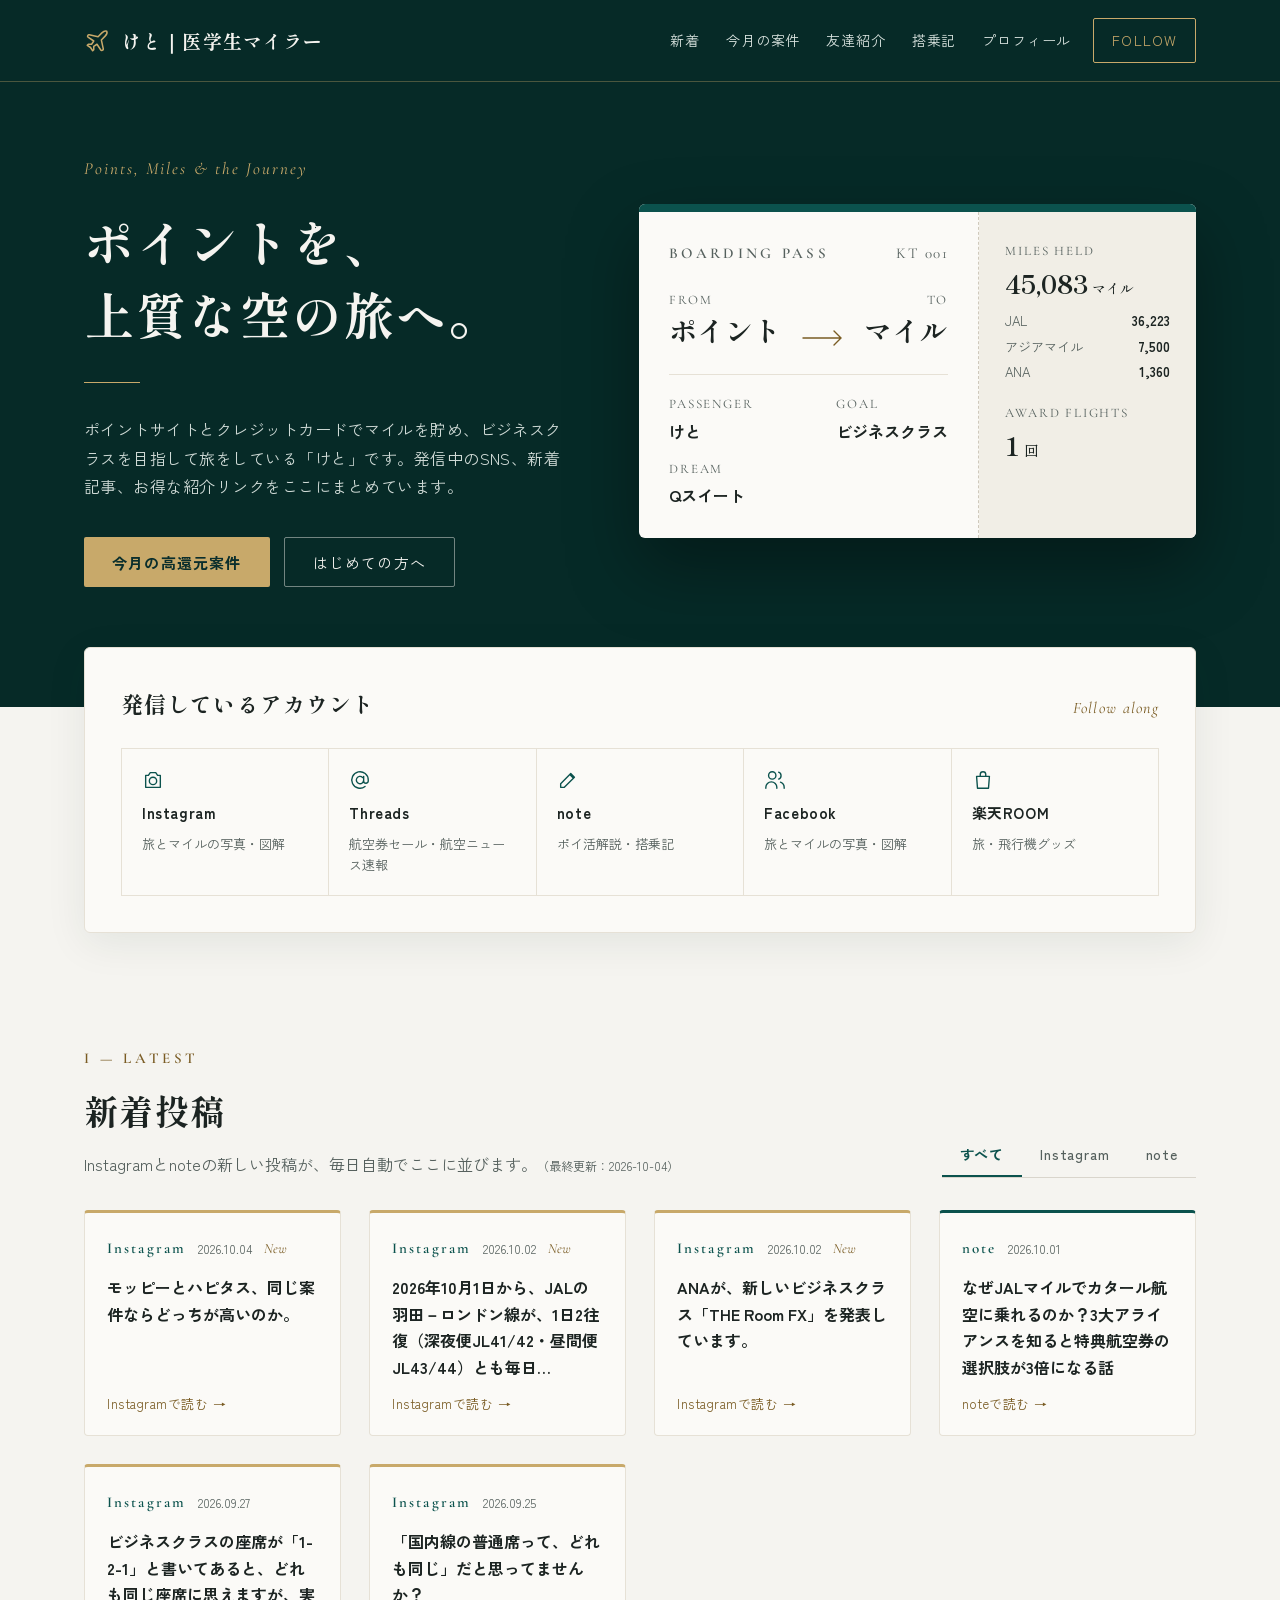
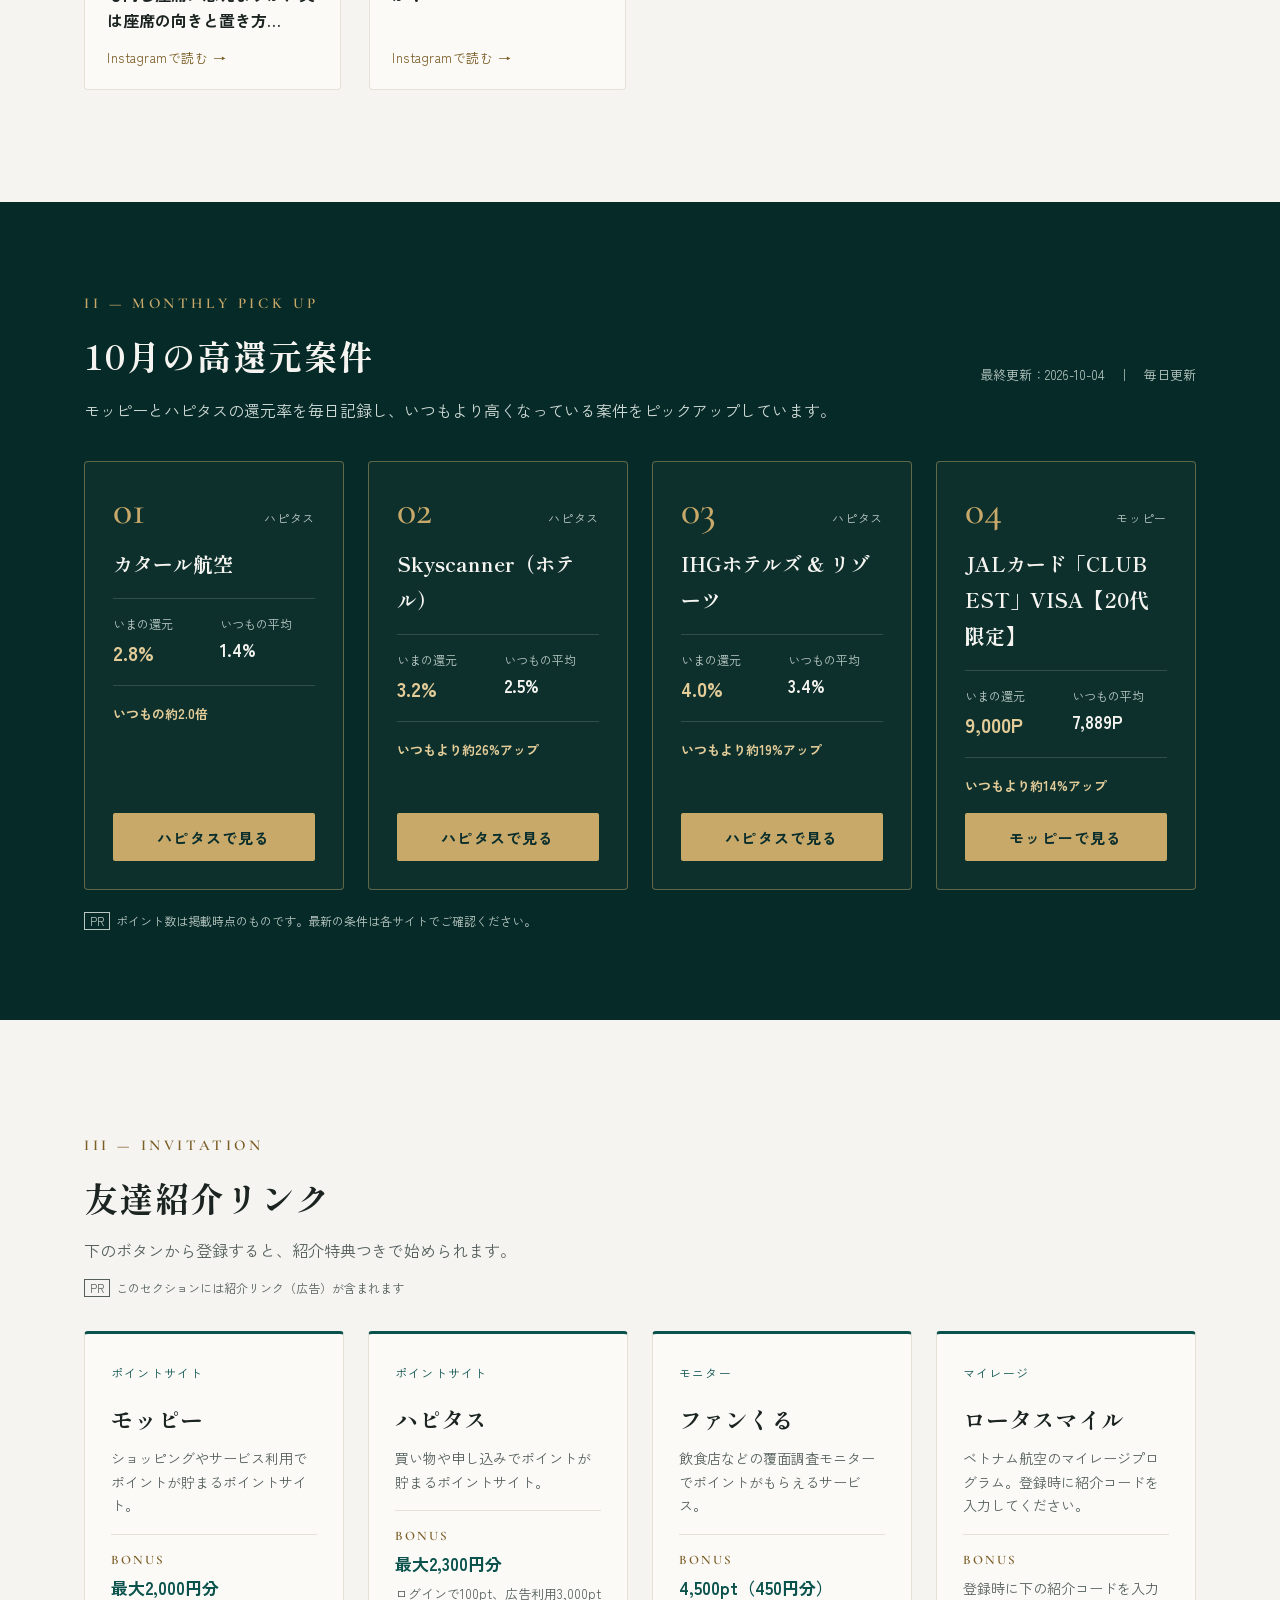
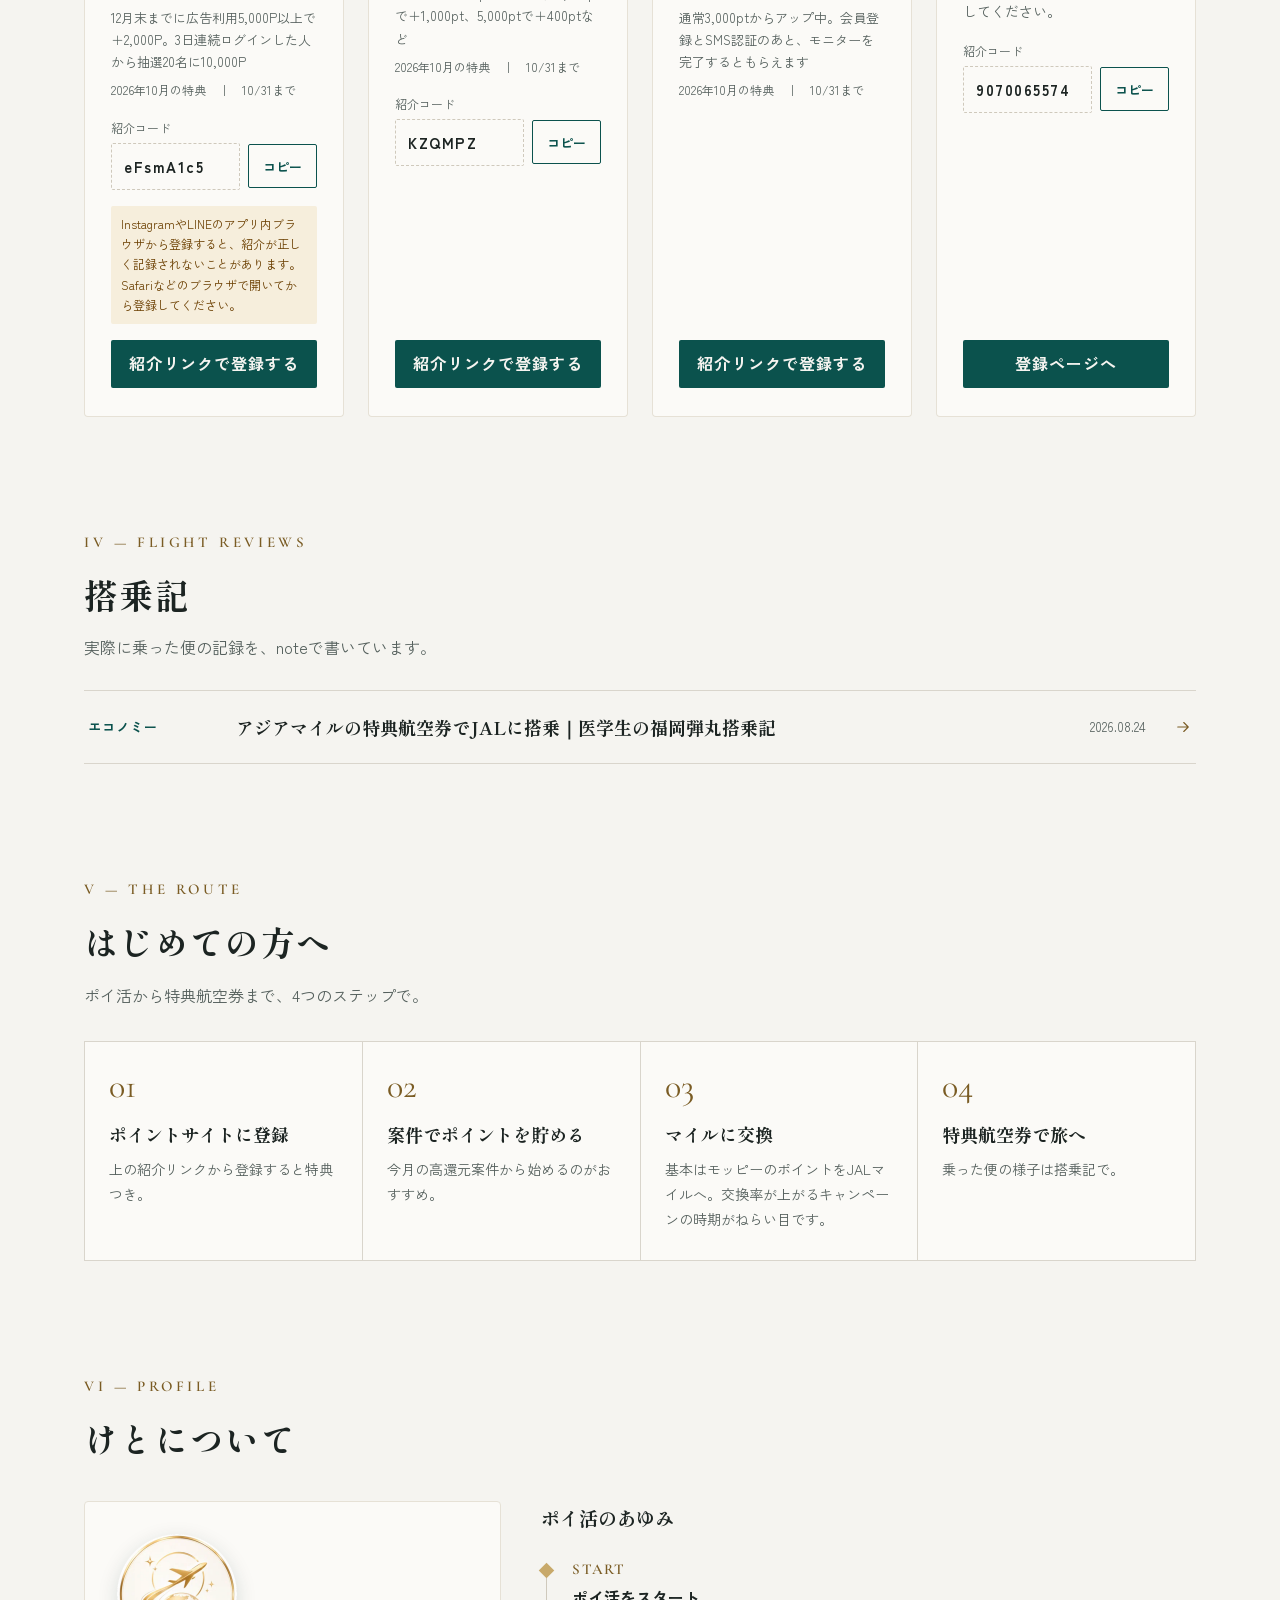
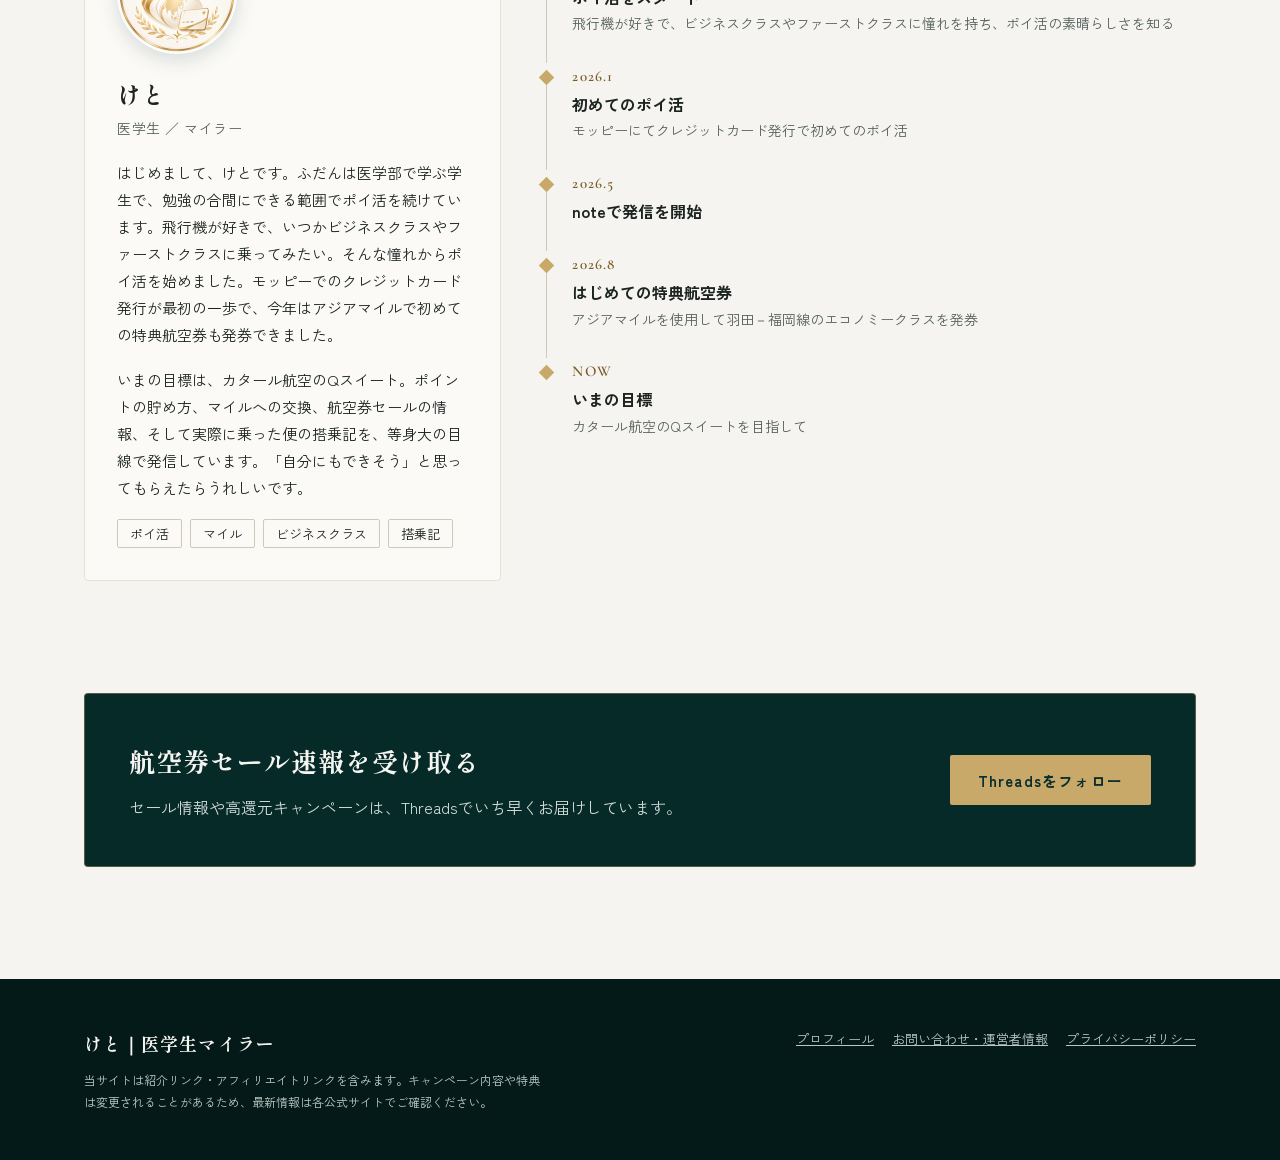
==== index.html @ b62bc84e "サイトのアドレスを medical-mileage.github.io に変更" ====
<!doctype html>
<html lang="ja">
<head>
<meta charset="utf-8">
<meta name="viewport" content="width=device-width, initial-scale=1">
<title>けと｜医学生マイラー｜ポイ活・マイル・友達紹介リンク</title>
<meta name="description" content="ポイ活・マイル・航空券セール情報と、モッピー・ハピタスなどの友達紹介リンクをまとめたサイトです。">
<meta property="og:type" content="website">
<meta property="og:site_name" content="けと｜医学生マイラー">
<meta property="og:title" content="けと｜医学生マイラー">
<meta property="og:description" content="ポイ活・マイル・航空券セール情報と、モッピー・ハピタスなどの友達紹介リンクをまとめたサイトです。">
<meta property="og:url" content="https://medical-mileage.github.io/">
<meta property="og:image" content="https://medical-mileage.github.io/ogp.png">
<meta name="twitter:card" content="summary_large_image">
<link rel="icon" href="profile.png">
<link rel="apple-touch-icon" href="profile.png">
<link rel="preconnect" href="https://fonts.googleapis.com">
<link rel="preconnect" href="https://fonts.gstatic.com" crossorigin>
<link href="https://fonts.googleapis.com/css2?family=Shippori+Mincho+B1:wght@500;700&family=Zen+Kaku+Gothic+New:wght@400;500;700&family=Cormorant+Garamond:ital,wght@0,500;0,600;1,500&display=swap" rel="stylesheet">
<link rel="stylesheet" href="style.css">
<script src="data.js" defer></script>
<script src="app.js" defer></script>
</head>
<body>

<header class="site-header">
  <div class="wrap header-row">
    <a href="#top" class="logo serif">
      <svg width="26" height="26" viewBox="0 0 24 24" fill="none" stroke="#C8A96A" stroke-width="1.4" stroke-linecap="round" stroke-linejoin="round" aria-hidden="true"><path d="M17.8 19.2 16 11l3.5-3.5C21 6 21.5 4 21 3c-1-.5-3 0-4.5 1.5L13 8 4.8 6.2c-.5-.1-.9.1-1.1.5l-.3.5c-.2.5-.1 1 .3 1.3L9 12l-2 3H4l-1 1 3 2 2 3 1-1v-3l3-2 3.5 5.3c.3.4.8.5 1.3.3l.5-.2c.4-.3.6-.7.5-1.2z"/></svg>
      けと｜医学生マイラー
    </a>
    <button type="button" class="nav-toggle" aria-label="メニュー" aria-expanded="false" aria-controls="nav-mobile">
      <svg class="icon-open" width="20" height="20" viewBox="0 0 24 24" fill="none" stroke="currentColor" stroke-width="1.6" stroke-linecap="round" aria-hidden="true"><path d="M4 7h16M4 12h16M4 17h16"/></svg>
      <svg class="icon-close" width="20" height="20" viewBox="0 0 24 24" fill="none" stroke="currentColor" stroke-width="1.6" stroke-linecap="round" aria-hidden="true"><path d="M6 6l12 12M18 6 6 18"/></svg>
    </button>
    <nav class="nav-desktop" aria-label="メインメニュー">
      <a href="#latest">新着</a>
      <a href="#pickup">今月の案件</a>
      <a href="#invite">友達紹介</a>
      <a href="#reviews" class="nav-reviews">搭乗記</a>
      <a href="#profile">プロフィール</a>
      <a href="#sns" class="nav-follow">FOLLOW</a>
    </nav>
  </div>
  <nav id="nav-mobile" class="nav-mobile" aria-label="メインメニュー（スマホ）" hidden>
    <a href="#latest">新着投稿</a>
    <a href="#pickup">今月の高還元案件</a>
    <a href="#invite">友達紹介リンク</a>
    <a href="#reviews" class="nav-reviews">搭乗記</a>
    <a href="#guide">はじめての方へ</a>
    <a href="#profile">プロフィール</a>
    <a href="#sns" class="nav-mobile-cta">SNSをフォロー</a>
  </nav>
</header>

<main>
<section id="top" class="hero">
  <div class="wrap hero-row">
    <div class="hero-copy">
      <p class="latin hero-kicker">Points, Miles &amp; the Journey</p>
      <h1 class="serif hero-title">ポイントを、<br>上質な空の旅へ。</h1>
      <div class="hero-rule"></div>
      <p class="hero-lead">ポイントサイトとクレジットカードでマイルを貯め、ビジネスクラスを目指して旅をしている「けと」です。発信中のSNS、新着記事、お得な紹介リンクをここにまとめています。</p>
      <div class="hero-cta">
        <a href="#pickup" class="btn-gold">今月の高還元案件</a>
        <a href="#guide" class="btn-ghost">はじめての方へ</a>
      </div>
    </div>

    <div class="pass">
      <div class="pass-bar"></div>
      <div class="pass-main">
        <div class="pass-head"><span class="latin">BOARDING PASS</span><span class="latin">KT 001</span></div>
        <div class="pass-route">
          <div><div class="latin pass-label">FROM</div><div class="serif pass-city">ポイント</div></div>
          <svg width="44" height="20" viewBox="0 0 44 20" fill="none" stroke="#7A5C24" stroke-width="1.4" stroke-linecap="round" aria-hidden="true"><path d="M2 10h38M33 3l7 7-7 7"/></svg>
          <div style="text-align:right"><div class="latin pass-label">TO</div><div class="serif pass-city">マイル</div></div>
        </div>
        <div class="pass-meta">
          <div><div class="latin pass-label">PASSENGER</div><b>けと</b></div>
          <div><div class="latin pass-label">GOAL</div><b>ビジネスクラス</b></div>
          <div><div class="latin pass-label">DREAM</div><b>Qスイート</b></div>
        </div>
      </div>
      <div class="pass-stub">
        <div class="latin pass-label">MILES HELD</div>
        <div class="serif pass-num">45,083<small>マイル</small></div>
        <div class="pass-breakdown">
          <div><span>JAL</span><b>36,223</b></div>
          <div><span>アジアマイル</span><b>7,500</b></div>
          <div><span>ANA</span><b>1,360</b></div>
        </div>
        <div class="latin pass-label" style="margin-top:18px">AWARD FLIGHTS</div>
        <div class="serif pass-num">1<small>回</small></div>
      </div>
    </div>
  </div>
</section>

<section id="sns" class="wrap sns">
  <div class="card-lg">
    <div class="sns-head">
      <h2 class="serif">発信しているアカウント</h2>
      <span class="latin">Follow along</span>
    </div>
    <div class="sns-grid" id="sns-grid"></div>
  </div>
</section>

<section id="latest" class="wrap sec">
  <p class="latin kicker">I — LATEST</p>
  <div class="sec-head">
    <div>
      <h2 class="serif h2">新着投稿</h2>
      <p class="sub">Instagramとnoteの新しい投稿が、毎日自動でここに並びます。<small>（最終更新：<span id="feed-updated"></span>）</small></p>
    </div>
    <div class="tabs" role="tablist" aria-label="投稿の種類" id="feed-tabs"></div>
  </div>
  <div class="feed-grid" id="feed-grid"></div>
</section>

<section id="pickup" class="band">
  <div class="wrap">
    <p class="latin kicker gold">II — MONTHLY PICK UP</p>
    <div class="sec-head">
      <h2 class="serif h2"><span id="pick-month"></span>の高還元案件</h2>
      <span class="band-meta">最終更新：<span id="pick-updated"></span>　｜　毎日更新</span>
    </div>
    <p class="band-lead">モッピーとハピタスの還元率を毎日記録し、いつもより高くなっている案件をピックアップしています。</p>
    <div class="pick-grid" id="pick-grid"></div>
    <p class="band-note"><span class="pr">PR</span>ポイント数は掲載時点のものです。最新の条件は各サイトでご確認ください。</p>
  </div>
</section>

<section id="invite" class="wrap sec">
  <p class="latin kicker">III — INVITATION</p>
  <h2 class="serif h2">友達紹介リンク</h2>
  <p class="sub">下のボタンから登録すると、紹介特典つきで始められます。</p>
  <p class="pr-line"><span class="pr">PR</span>このセクションには紹介リンク（広告）が含まれます</p>
  <div class="invite-grid" id="invite-grid"></div>
</section>

<section id="reviews" class="wrap sec" hidden>
  <p class="latin kicker">IV — FLIGHT REVIEWS</p>
  <h2 class="serif h2">搭乗記</h2>
  <p class="sub">実際に乗った便の記録を、noteで書いています。</p>
  <div class="review-list" id="review-list"></div>
</section>

<section id="guide" class="wrap sec">
  <p class="latin kicker">V — THE ROUTE</p>
  <h2 class="serif h2">はじめての方へ</h2>
  <p class="sub">ポイ活から特典航空券まで、4つのステップで。</p>
  <ol class="steps">
    <li><div class="latin step-no">01</div><div class="serif step-title">ポイントサイトに登録</div><div class="step-body">上の紹介リンクから登録すると特典つき。</div></li>
    <li><div class="latin step-no">02</div><div class="serif step-title">案件でポイントを貯める</div><div class="step-body">今月の高還元案件から始めるのがおすすめ。</div></li>
    <li><div class="latin step-no">03</div><div class="serif step-title">マイルに交換</div><div class="step-body">基本はモッピーのポイントをJALマイルへ。交換率が上がるキャンペーンの時期がねらい目です。</div></li>
    <li><div class="latin step-no">04</div><div class="serif step-title">特典航空券で旅へ</div><div class="step-body">乗った便の様子は搭乗記で。</div></li>
  </ol>
</section>

<section id="profile" class="wrap sec">
  <p class="latin kicker">VI — PROFILE</p>
  <h2 class="serif h2">けとについて</h2>
  <div class="profile-row">
    <div class="profile-card">
      <img src="profile.png" alt="けとのプロフィール画像" width="120" height="120" class="avatar">
      <div>
        <div class="serif profile-name">けと</div>
        <div class="profile-role">医学生 ／ マイラー</div>
      </div>
      <p>はじめまして、けとです。ふだんは医学部で学ぶ学生で、勉強の合間にできる範囲でポイ活を続けています。飛行機が好きで、いつかビジネスクラスやファーストクラスに乗ってみたい。そんな憧れからポイ活を始めました。モッピーでのクレジットカード発行が最初の一歩で、今年はアジアマイルで初めての特典航空券も発券できました。</p>
      <p>いまの目標は、カタール航空のQスイート。ポイントの貯め方、マイルへの交換、航空券セールの情報、そして実際に乗った便の搭乗記を、等身大の目線で発信しています。「自分にもできそう」と思ってもらえたらうれしいです。</p>
      <div class="tags"><span>ポイ活</span><span>マイル</span><span>ビジネスクラス</span><span>搭乗記</span></div>
    </div>
    <div class="timeline-wrap">
      <h3 class="serif">ポイ活のあゆみ</h3>
      <ol class="timeline">
        <li><span class="tl-mark"></span><div><div class="latin tl-when">START</div><div class="tl-title">ポイ活をスタート</div><div class="tl-body">飛行機が好きで、ビジネスクラスやファーストクラスに憧れを持ち、ポイ活の素晴らしさを知る</div></div></li>
        <li><span class="tl-mark"></span><div><div class="latin tl-when">2026.1</div><div class="tl-title">初めてのポイ活</div><div class="tl-body">モッピーにてクレジットカード発行で初めてのポイ活</div></div></li>
        <li><span class="tl-mark"></span><div><div class="latin tl-when">2026.5</div><div class="tl-title">noteで発信を開始</div></div></li>
        <li><span class="tl-mark"></span><div><div class="latin tl-when">2026.8</div><div class="tl-title">はじめての特典航空券</div><div class="tl-body">アジアマイルを使用して羽田－福岡線のエコノミークラスを発券</div></div></li>
        <li><span class="tl-mark"></span><div><div class="latin tl-when">NOW</div><div class="tl-title">いまの目標</div><div class="tl-body">カタール航空のQスイートを目指して</div></div></li>
      </ol>
    </div>
  </div>
</section>

<section class="wrap sec">
  <div class="cta-band">
    <div>
      <h2 class="serif">航空券セール速報を受け取る</h2>
      <p>セール情報や高還元キャンペーンは、Threadsでいち早くお届けしています。</p>
    </div>
    <a href="https://www.threads.com/@medical_mileage" target="_blank" rel="noopener" class="btn-gold">Threadsをフォロー</a>
  </div>
</section>
</main>

<footer class="site-footer">
  <div class="wrap footer-row">
    <div>
      <div class="serif footer-name">けと｜医学生マイラー</div>
      <p>当サイトは紹介リンク・アフィリエイトリンクを含みます。キャンペーン内容や特典は変更されることがあるため、最新情報は各公式サイトでご確認ください。</p>
    </div>
    <nav aria-label="フッターメニュー">
      <a href="#profile">プロフィール</a>
      <a href="contact.html">お問い合わせ・運営者情報</a>
      <a href="privacy.html">プライバシーポリシー</a>
    </nav>
  </div>
</footer>
</body>
</html>
---- style.css ----
:root{
  --jade-deep:#062A27; --jade:#0B524D; --gold:#C8A96A; --gold-text:#7A5C24; --gold-light:#E3CC98;
  --ground:#F5F4F0; --paper:#FBFAF7; --ink:#1C2422; --muted:#55605D; --line:#D9D5CC; --line-soft:#E6E1D6;
  --on-dark:#CFDAD6; --on-dark-muted:#B9C8C3;
}
*{box-sizing:border-box}
html{scroll-behavior:smooth}
body{margin:0;background:var(--ground);color:var(--ink);font-family:'Zen Kaku Gothic New','Hiragino Sans',sans-serif;line-height:1.8;-webkit-text-size-adjust:100%}
a{color:var(--jade)}a:hover{color:#00403F}
img{max-width:100%}
.serif{font-family:'Shippori Mincho B1','Hiragino Mincho ProN',serif}
.latin{font-family:'Cormorant Garamond',Georgia,serif}
button{font-family:inherit}
[hidden]{display:none!important}
.wrap{max-width:1160px;margin:0 auto;padding-left:24px;padding-right:24px}

/* header */
.site-header{background:var(--jade-deep);color:var(--ground);border-bottom:1px solid rgba(200,169,106,.35);position:relative;z-index:10}
.header-row{display:flex;flex-wrap:wrap;align-items:center;justify-content:space-between;gap:12px;padding-top:18px;padding-bottom:18px}
.logo{display:flex;align-items:center;gap:12px;color:var(--ground);text-decoration:none;font-weight:700;font-size:19px;letter-spacing:.06em}
.logo:hover{color:var(--ground)}
.nav-desktop{display:flex;flex-wrap:wrap;align-items:center;gap:2px}
.nav-desktop a{color:#D9E3DF;text-decoration:none;padding:10px 12px;font-size:14px;letter-spacing:.06em}
.nav-desktop a:hover{color:#fff}
.nav-desktop .nav-follow{margin-left:8px;color:var(--gold);border:1px solid var(--gold);padding:9px 18px;letter-spacing:.08em;border-radius:2px}
.nav-toggle{display:none;align-items:center;justify-content:center;width:44px;height:44px;border:1px solid rgba(200,169,106,.6);border-radius:2px;background:transparent;color:var(--gold);cursor:pointer}
.nav-toggle .icon-close{display:none}
.nav-toggle[aria-expanded="true"] .icon-open{display:none}
.nav-toggle[aria-expanded="true"] .icon-close{display:block}
.nav-mobile{display:flex;flex-direction:column;padding:4px 24px 20px;border-top:1px solid rgba(200,169,106,.25)}
.nav-mobile a{color:var(--ground);text-decoration:none;padding:14px 0;font-size:16px;letter-spacing:.06em;border-bottom:1px solid rgba(245,244,240,.1)}
.nav-mobile .nav-mobile-cta{margin-top:16px;display:flex;align-items:center;justify-content:center;min-height:48px;color:#0A2E2C;background:var(--gold);font-weight:700;letter-spacing:.08em;border-radius:2px;border:0}

/* buttons */
.btn-gold,.btn-ghost{display:inline-flex;align-items:center;justify-content:center;min-height:50px;padding:0 28px;text-decoration:none;border-radius:2px;font-size:15px;letter-spacing:.08em}
.btn-gold{background:var(--gold);color:#0A2E2C;font-weight:700}
.btn-gold:hover{color:#0A2E2C;background:#D4B87D}
.btn-ghost{border:1px solid rgba(245,244,240,.45);color:var(--ground)}
.btn-ghost:hover{color:#fff;border-color:#fff}

/* hero */
.hero{background:var(--jade-deep);color:var(--ground);padding:72px 0 120px}
.hero-row{display:flex;flex-wrap:wrap;gap:56px;align-items:center}
.hero-copy{flex:1 1 440px;min-width:0}
.hero-kicker{margin:0 0 20px;color:var(--gold);font-size:17px;font-style:italic;letter-spacing:.12em}
.hero-title{margin:0;font-size:50px;line-height:1.45;font-weight:700;letter-spacing:.04em}
.hero-rule{width:56px;height:1px;background:var(--gold);margin:32px 0}
.hero-lead{margin:0;font-size:16px;color:var(--on-dark);max-width:30em;letter-spacing:.03em}
.hero-cta{display:flex;flex-wrap:wrap;gap:14px;margin-top:36px}

.pass{flex:1.3 1 480px;min-width:0;display:flex;flex-wrap:wrap;background:var(--paper);color:var(--ink);border-radius:6px;overflow:hidden;box-shadow:0 30px 70px rgba(0,0,0,.35)}
.pass-bar{flex:1 1 100%;height:8px;background:var(--jade)}
.pass-main{flex:3 1 270px;padding:28px 30px;border-right:1px dashed #CFC9BC}
.pass-head{display:flex;justify-content:space-between;align-items:center;font-size:15px;color:var(--muted)}
.pass-head span:first-child{letter-spacing:.22em;font-weight:600}
.pass-head span:last-child{letter-spacing:.1em}
.pass-route{display:flex;align-items:flex-end;justify-content:space-between;gap:12px;margin-top:22px}
.pass-label{font-size:13px;color:var(--muted);letter-spacing:.14em}
.pass-city{font-size:28px;font-weight:700;line-height:1.3;white-space:nowrap}
.pass-meta{display:flex;flex-wrap:wrap;justify-content:space-between;gap:12px 16px;margin-top:26px;padding-top:18px;border-top:1px solid var(--line-soft);white-space:nowrap}
.pass-stub{flex:2 1 170px;padding:28px 26px;background:#F1EEE6}
.pass-num{font-size:26px;font-weight:700;line-height:1.4;margin-top:2px}
.pass-num small{font-size:14px;font-weight:500;margin-left:4px}
.pass-breakdown{display:flex;flex-direction:column;gap:2px;margin-top:8px;font-size:13px}
.pass-breakdown div{display:flex;justify-content:space-between;gap:8px}
.pass-breakdown span{color:var(--muted)}

/* sns */
.sns{margin-top:-60px;position:relative}
.card-lg{background:var(--paper);border-radius:6px;padding:36px;border:1px solid var(--line-soft);box-shadow:0 10px 40px rgba(10,46,44,.08)}
.sns-head{display:flex;flex-wrap:wrap;align-items:baseline;justify-content:space-between;gap:8px;margin-bottom:24px}
.sns-head h2{margin:0;font-size:22px;font-weight:700;letter-spacing:.05em}
.sns-head span{font-size:16px;color:var(--gold-text);font-style:italic;letter-spacing:.08em}
.sns-grid{display:grid;grid-template-columns:repeat(auto-fit,minmax(160px,1fr));gap:1px;background:var(--line-soft);border:1px solid var(--line-soft)}
.sns-item{display:flex;flex-direction:column;gap:8px;padding:20px;background:var(--paper);text-decoration:none;color:var(--ink)}
.sns-item:hover{background:#fff;color:var(--ink)}
.sns-item b{font-size:15px;letter-spacing:.04em}
.sns-item span{font-size:13px;color:var(--muted);line-height:1.6}

/* sections */
.sec{padding-top:112px}
.kicker{margin:0;color:var(--gold-text);font-size:15px;letter-spacing:.24em;font-weight:600}
.kicker.gold{color:var(--gold)}
.h2{margin:8px 0 0;font-size:34px;font-weight:700;letter-spacing:.04em}
.sec-head{display:flex;flex-wrap:wrap;align-items:flex-end;justify-content:space-between;gap:16px;margin-top:8px}
.sec-head .h2{margin:0}
.sub{margin:8px 0 0;color:var(--muted)}
.sub small{font-size:12px}
.pr{border:1px solid currentColor;padding:0 5px;margin-right:6px;font-size:11px}
.pr-line{margin:12px 0 0;font-size:12px;color:var(--muted)}

/* tabs + feed */
.tabs{display:flex;flex-wrap:wrap;border-bottom:1px solid var(--line)}
.tabs button{min-height:44px;padding:0 18px;border:0;border-bottom:2px solid transparent;background:transparent;font-size:14px;letter-spacing:.06em;cursor:pointer;color:var(--muted);font-weight:500}
.tabs button[aria-selected="true"]{border-bottom-color:var(--jade);color:var(--jade);font-weight:700}
.feed-grid{display:grid;grid-template-columns:repeat(auto-fill,minmax(250px,1fr));gap:28px;margin-top:32px}
.feed-card{display:flex;flex-direction:column;gap:12px;min-height:180px;padding:22px 22px 20px;background:var(--paper);border:1px solid var(--line-soft);border-top:3px solid var(--jade);border-radius:4px;text-decoration:none;color:var(--ink)}
.feed-card.ig{border-top-color:var(--gold)}
.feed-card:hover{color:var(--ink);box-shadow:0 8px 24px rgba(10,46,44,.08)}
.feed-meta{display:flex;align-items:center;gap:12px}
.feed-source{font-size:15px;font-weight:600;letter-spacing:.14em;color:var(--jade)}
.feed-date{font-size:12px;color:var(--muted)}
.feed-new{font-size:14px;font-style:italic;color:var(--gold-text)}
.feed-title{font-weight:700;font-size:16px;line-height:1.65}
.feed-more{margin-top:auto;font-size:13px;color:var(--gold-text);letter-spacing:.04em}

/* pickup band */
.band{margin-top:112px;background:var(--jade-deep);color:var(--ground);padding:88px 0}
.band-meta{font-size:13px;color:var(--on-dark-muted)}
.band-lead{margin:10px 0 0;color:var(--on-dark)}
.band-note{margin:20px 0 0;font-size:12px;color:var(--on-dark-muted)}
.pick-grid{display:grid;grid-template-columns:repeat(auto-fit,minmax(240px,1fr));gap:24px;margin-top:36px}
.pick{border:1px solid rgba(200,169,106,.45);border-radius:4px;padding:28px;display:flex;flex-direction:column;gap:16px;background:rgba(255,255,255,.03)}
.pick-top{display:flex;align-items:baseline;justify-content:space-between;gap:8px}
.pick-rank{font-size:40px;line-height:1;color:var(--gold);font-weight:500}
.pick-site{font-size:12px;color:var(--on-dark-muted);letter-spacing:.06em}
.pick-name{font-size:20px;font-weight:700}
.pick-nums{display:grid;grid-template-columns:repeat(2,minmax(0,1fr));gap:12px;padding:14px 0;border-top:1px solid rgba(245,244,240,.15);border-bottom:1px solid rgba(245,244,240,.15)}
.pick-nums small{display:block;font-size:12px;color:var(--on-dark-muted)}
.pick-now{font-weight:700;font-size:20px;color:var(--gold-light)}
.pick-usual{font-weight:700;font-size:17px}
.pick-up{font-size:13px;color:var(--gold-light);font-weight:700}
.pick .btn-gold{margin-top:auto;min-height:48px}

/* invites */
.invite-grid{display:grid;grid-template-columns:repeat(auto-fit,minmax(250px,1fr));gap:24px;margin-top:32px}
.invite{background:var(--paper);border-radius:4px;padding:28px 26px;display:flex;flex-direction:column;gap:16px;border:1px solid var(--line-soft);border-top:3px solid var(--jade)}
.invite-kind{font-size:12px;letter-spacing:.1em;color:var(--jade)}
.invite-name{font-size:23px;font-weight:700}
.invite-desc{font-size:14px;color:var(--muted);margin-top:6px;line-height:1.7}
.bonus{border-top:1px solid var(--line-soft);padding-top:14px}
.bonus-label{font-size:13px;color:var(--gold-text);letter-spacing:.16em;font-weight:600}
.bonus-main{font-weight:700;font-size:17px;color:var(--jade)}
.bonus-detail{font-size:13px;color:var(--muted);line-height:1.7;margin-top:4px}
.bonus-period{font-size:12px;color:var(--muted);margin-top:6px}
.code-label{font-size:12px;color:var(--muted);margin-bottom:4px}
.code-row{display:flex;align-items:center;gap:8px}
.code{flex:1 1 auto;font-size:15px;font-weight:700;letter-spacing:.1em;border:1px dashed #CFC9BC;border-radius:2px;padding:9px 12px}
.copy-btn{min-height:44px;padding:0 14px;border-radius:2px;border:1px solid var(--jade);background:transparent;color:var(--jade);font-weight:700;font-size:13px;cursor:pointer}
.warn{margin:0;font-size:12px;line-height:1.7;color:#6B3F00;background:#F6EEDC;padding:8px 10px;border-radius:2px}
.invite-cta{margin-top:auto;display:flex;align-items:center;justify-content:center;min-height:48px;background:var(--jade);color:var(--ground);font-weight:700;text-decoration:none;border-radius:2px;letter-spacing:.06em}
.invite-cta:hover{background:#08403C;color:#fff}

/* reviews */
.review-list{margin-top:28px;border-top:1px solid var(--line)}
.review{display:flex;flex-wrap:wrap;align-items:center;gap:10px 28px;padding:22px 4px;border-bottom:1px solid var(--line);text-decoration:none;color:var(--ink)}
.review:hover{color:var(--ink);background:var(--paper)}
.review-cls{flex:0 0 auto;min-width:120px;font-size:13px;letter-spacing:.08em;color:var(--jade);font-weight:700}
.review-title{flex:1 1 320px;font-size:18px;font-weight:700;line-height:1.6}
.review-date{flex:0 0 auto;font-size:13px;color:var(--muted)}

/* steps */
.steps{list-style:none;margin:32px 0 0;padding:0;display:grid;grid-template-columns:repeat(auto-fit,minmax(220px,1fr));gap:1px;background:var(--line);border:1px solid var(--line)}
.steps li{background:var(--paper);padding:28px 24px}
.step-no{font-size:34px;line-height:1;color:var(--gold-text)}
.step-title{font-size:18px;font-weight:700;margin-top:14px}
.step-body{font-size:14px;color:var(--muted);margin-top:6px}

/* profile */
.profile-row{display:flex;flex-wrap:wrap;gap:40px;margin-top:32px}
.profile-card{flex:1 1 300px;min-width:0;background:var(--paper);border:1px solid var(--line-soft);border-radius:4px;padding:32px;display:flex;flex-direction:column;gap:18px}
.profile-card p{margin:0;font-size:15px}
.avatar{width:120px;height:120px;border-radius:50%;object-fit:cover;box-shadow:0 6px 20px rgba(10,46,44,.15)}
.profile-name{font-size:24px;font-weight:700}
.profile-role{color:var(--muted);font-size:14px;letter-spacing:.04em}
.tags{display:flex;flex-wrap:wrap;gap:8px}
.tags span{font-size:13px;border:1px solid #CFC9BC;padding:2px 12px;border-radius:2px}
.timeline-wrap{flex:2 1 420px;min-width:0}
.timeline-wrap h3{margin:0 0 20px;font-size:19px;font-weight:700}
.timeline{list-style:none;margin:0;padding:0}
.timeline li{display:flex;gap:20px;position:relative;padding-bottom:26px}
.timeline li::before{content:"";position:absolute;left:5px;top:22px;bottom:0;width:1px;background:#CFC9BC}
.timeline li:last-child::before{display:none}
.tl-mark{width:11px;height:11px;transform:rotate(45deg);background:var(--gold);flex:none;margin-top:9px}
.tl-when{font-size:15px;color:var(--gold-text);font-weight:600;letter-spacing:.08em}
.tl-title{font-weight:700;font-size:16px}
.tl-body{font-size:14px;color:var(--muted)}

/* cta + footer */
.cta-band{background:var(--jade-deep);color:var(--ground);border-radius:4px;padding:44px;display:flex;flex-wrap:wrap;gap:24px;align-items:center;justify-content:space-between;border:1px solid rgba(200,169,106,.4)}
.cta-band > div{flex:1 1 360px}
.cta-band h2{margin:0;font-size:26px;font-weight:700;letter-spacing:.04em}
.cta-band p{margin:8px 0 0;color:var(--on-dark)}
.site-footer{margin-top:112px;background:#031A18;color:var(--on-dark-muted)}
.footer-row{padding-top:48px;padding-bottom:48px;display:flex;flex-wrap:wrap;gap:24px;justify-content:space-between}
.footer-name{font-weight:700;color:var(--ground);font-size:18px;letter-spacing:.06em}
.footer-row p{margin:10px 0 0;font-size:12px;max-width:38em}
.footer-row nav{display:flex;flex-wrap:wrap;gap:18px;font-size:13px}
.footer-row nav a{color:var(--on-dark-muted)}
.footer-row nav a:hover{color:#fff}

/* sub pages */
.page-main{max-width:760px;margin:0 auto;padding:72px 24px 96px;line-height:1.9}
.page-main h1{margin:8px 0 0;font-size:34px;font-weight:700;letter-spacing:.04em}
.page-main h2{margin:0 0 12px;font-size:21px;font-weight:700}
.page-main section{margin-top:44px}
.page-main p{margin:0}
.page-main ul{margin:8px 0 0;padding-left:1.2em}
.page-main li{margin-bottom:6px}
.info-table{margin:0;display:grid;grid-template-columns:minmax(0,9em) minmax(0,1fr);border-top:1px solid var(--line)}
.info-table dt,.info-table dd{margin:0;padding:14px 0;border-bottom:1px solid var(--line)}
.info-table dt{color:var(--muted);font-size:14px}
.contact-btn{display:flex;flex-wrap:wrap;align-items:center;justify-content:space-between;gap:4px 12px;min-height:56px;padding:12px 22px;border-radius:2px;text-decoration:none}
.contact-btn.dark{background:var(--jade-deep);color:var(--ground)}
.contact-btn.dark:hover{color:#fff}
.contact-btn.dark span:last-child{color:var(--gold);font-size:14px}
.contact-btn.light{border:1px solid var(--line);background:var(--paper);color:var(--ink)}
.contact-btn.light span:last-child{color:var(--jade);font-size:14px;word-break:break-all}
.contact-btn b{letter-spacing:.04em}
.back-link{display:inline-flex;align-items:center;min-height:44px;color:var(--gold);text-decoration:none;font-size:14px;letter-spacing:.06em}
.back-link:hover{color:#fff}

/* phone */
@media (max-width: 760px){
  .wrap{padding-left:16px;padding-right:16px}
  .nav-desktop{display:none}
  .nav-toggle{display:inline-flex}
  .hero{padding:40px 0 96px}
  .hero-title{font-size:34px}
  .sec{padding-top:72px}
  .band{margin-top:72px;padding:60px 0}
  .card-lg,.profile-card,.cta-band{padding:22px}
  .sns-grid{grid-template-columns:repeat(2,minmax(0,1fr))}
  .sns-item:last-child:nth-child(odd){grid-column:1/-1}
  .h2{font-size:26px}
  .tabs{flex-wrap:nowrap;overflow-x:auto;width:100%}
  .tabs button{flex:0 0 auto}
  .site-footer{margin-top:72px}
  .pass-main{border-right:0;border-bottom:1px dashed #CFC9BC}
  .page-main{padding:48px 16px 72px}
  .page-main h1{font-size:26px}
  .info-table{grid-template-columns:minmax(0,1fr)}
  .info-table dt{padding-bottom:0;border-bottom:0}
}
@media (min-width: 761px){
  .nav-mobile{display:none!important}
}
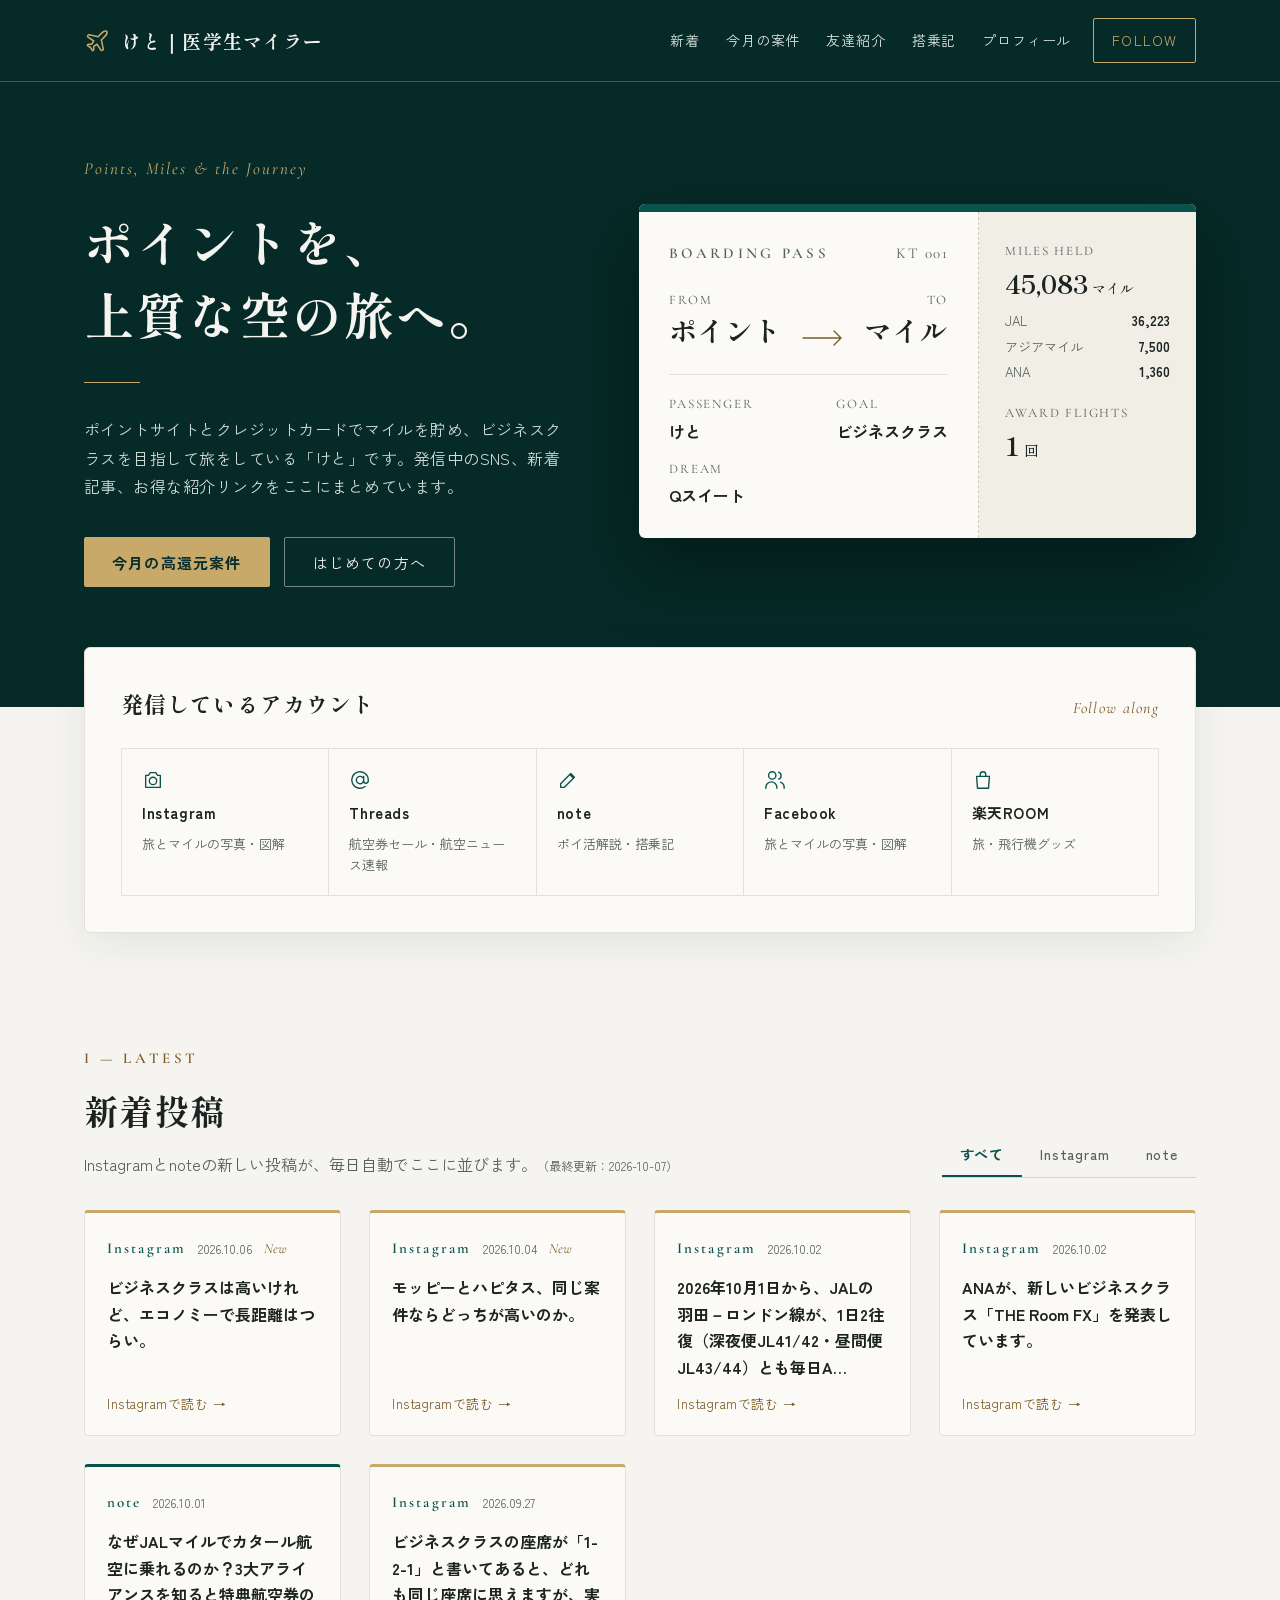
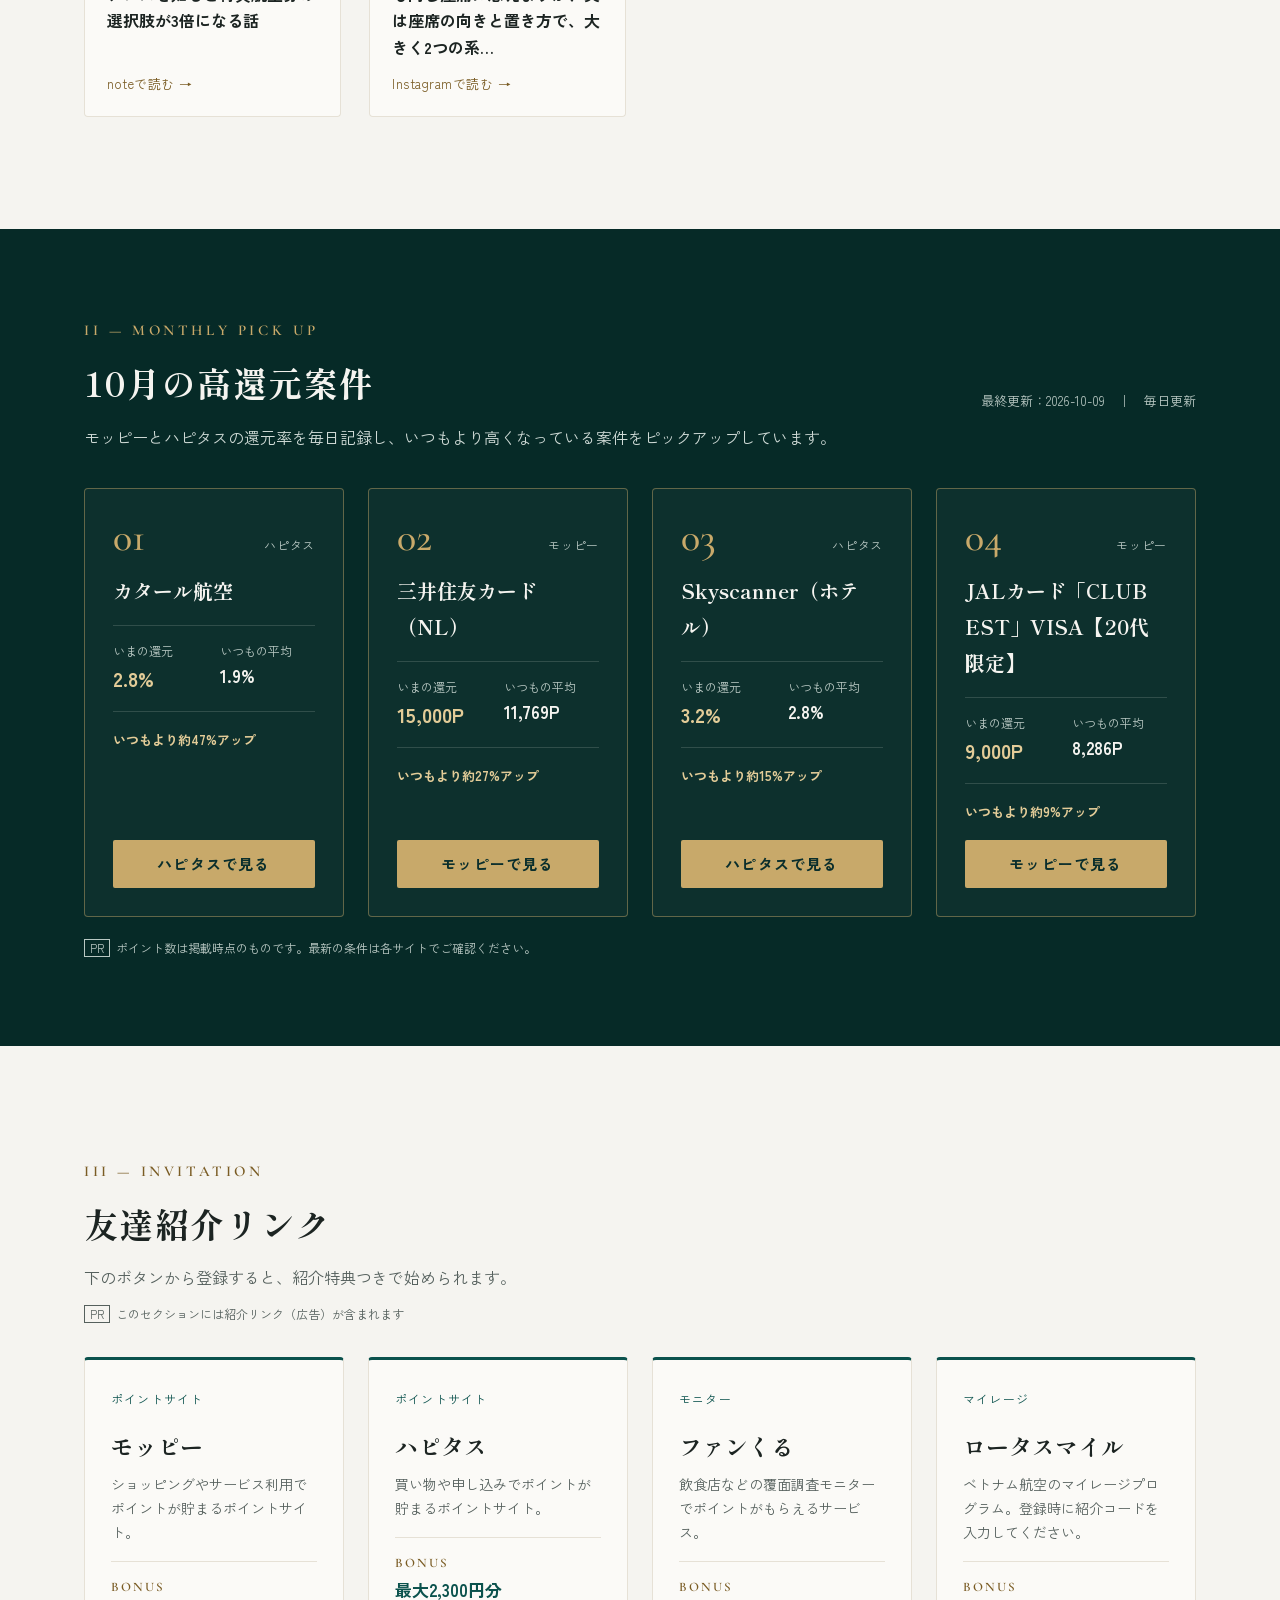
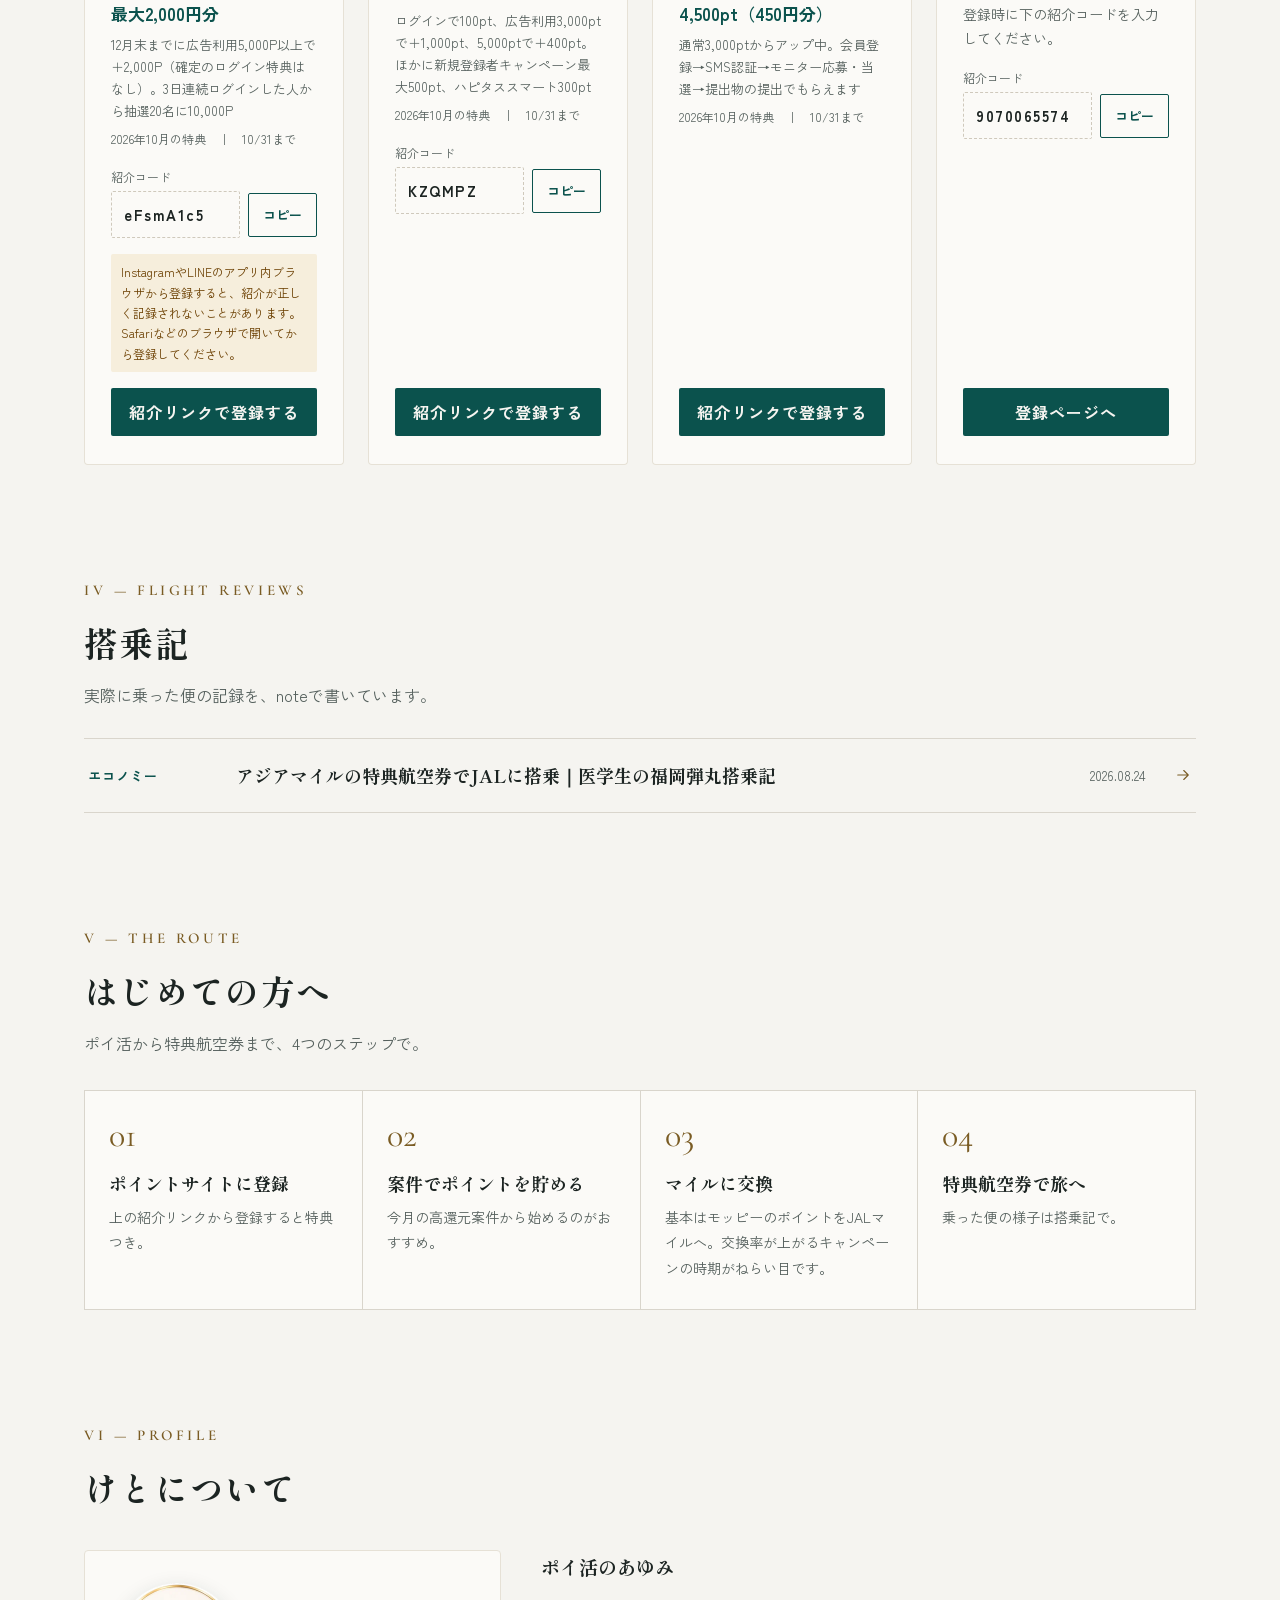
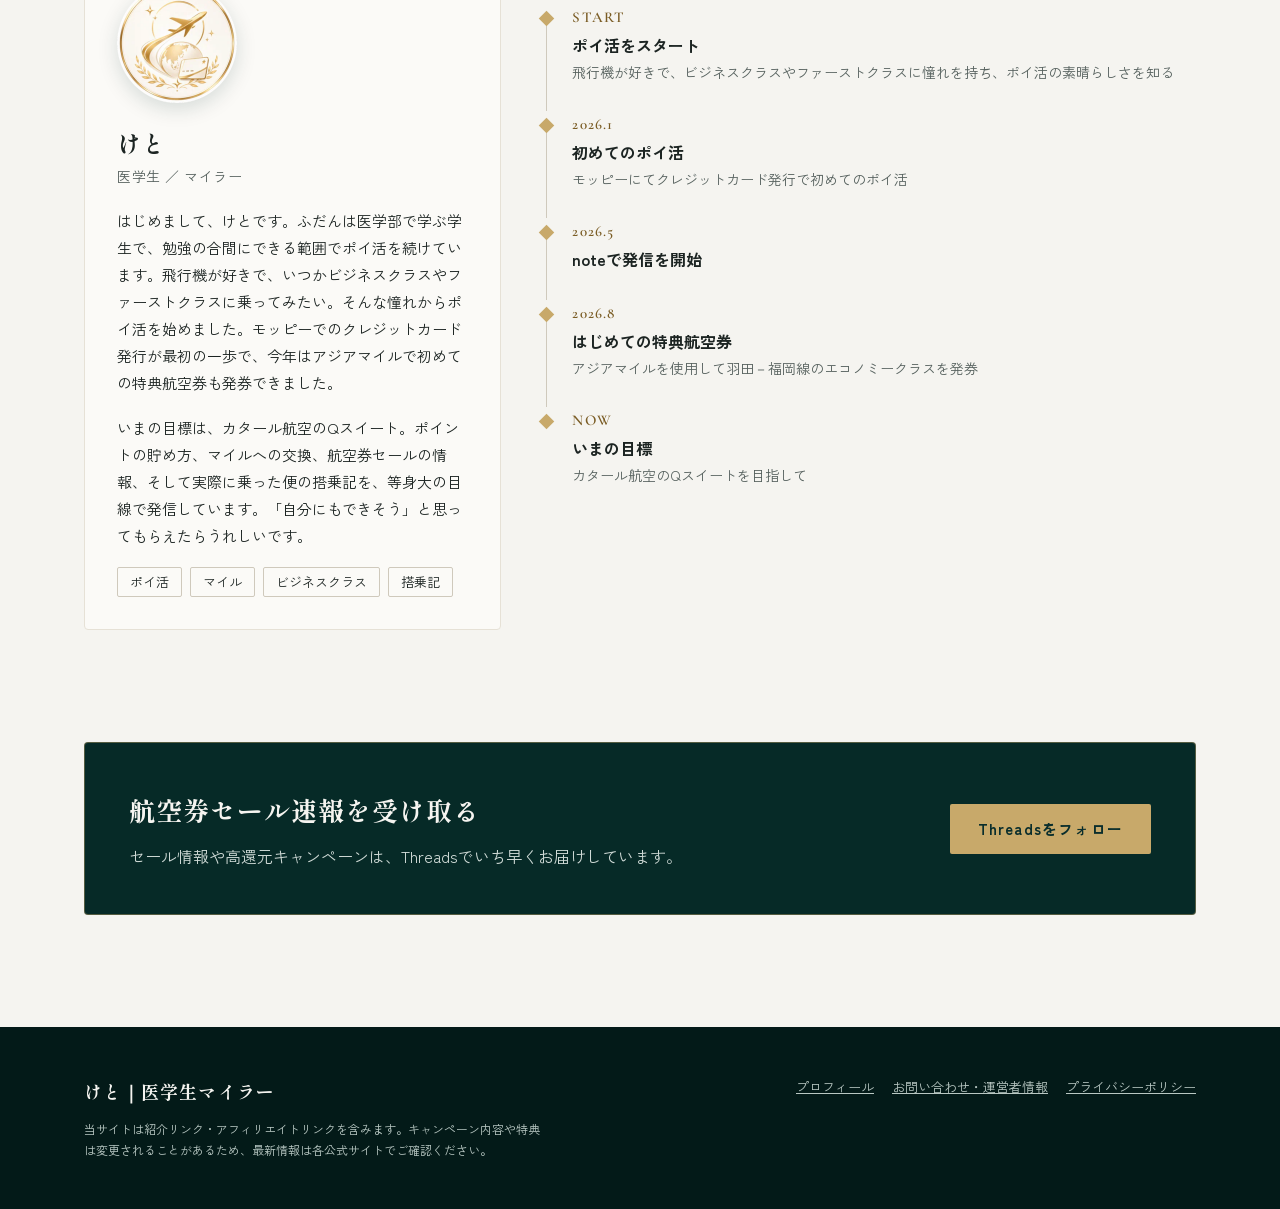
==== commit 94a11e3c: "Pinterest用ガイド更新 2026-10-09" ====
--- a/index.html
+++ b/index.html
@@ -2,6 +2,7 @@
 <html lang="ja">
 <head>
 <meta charset="utf-8">
+<meta name="p:domain_verify" content="29982003fde0f7e17d5bde25ece759fe"/>
 <meta name="viewport" content="width=device-width, initial-scale=1">
 <title>けと｜医学生マイラー｜ポイ活・マイル・友達紹介リンク</title>
 <meta name="description" content="ポイ活・マイル・航空券セール情報と、モッピー・ハピタスなどの友達紹介リンクをまとめたサイトです。">
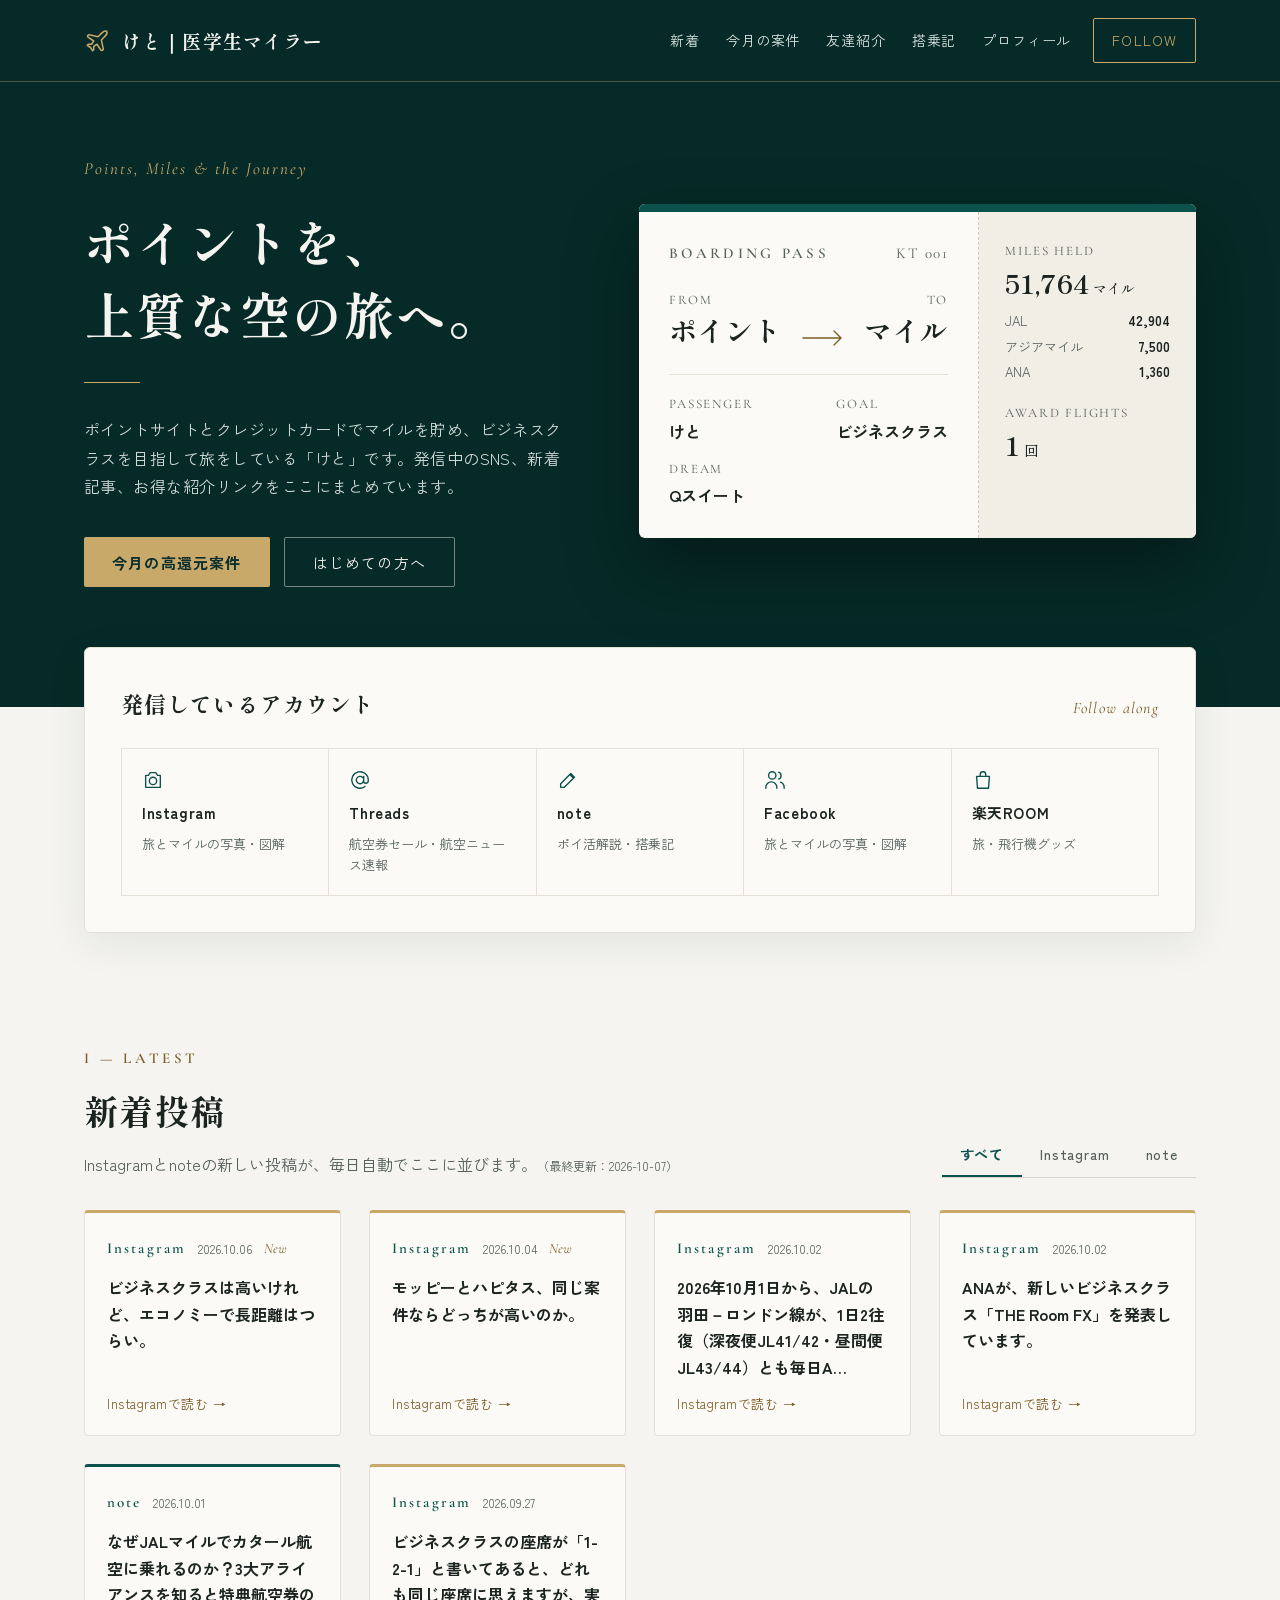
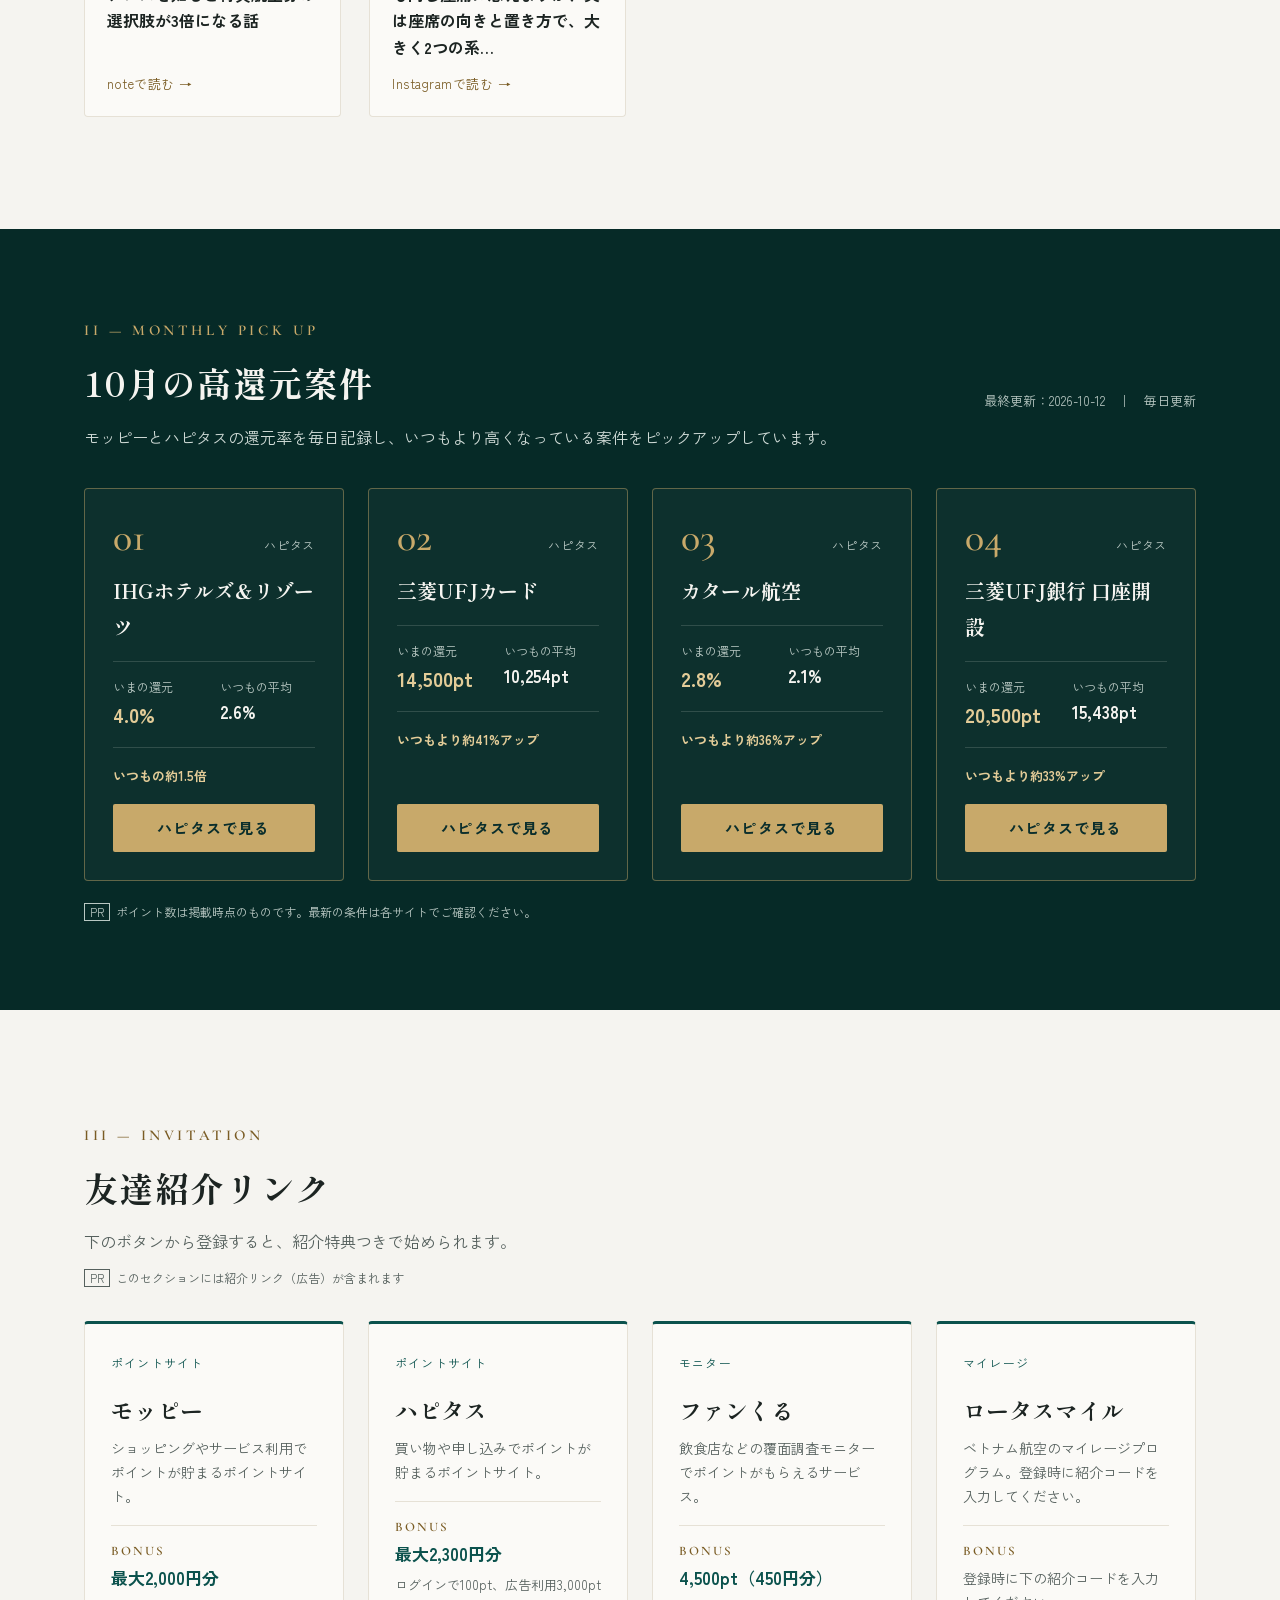
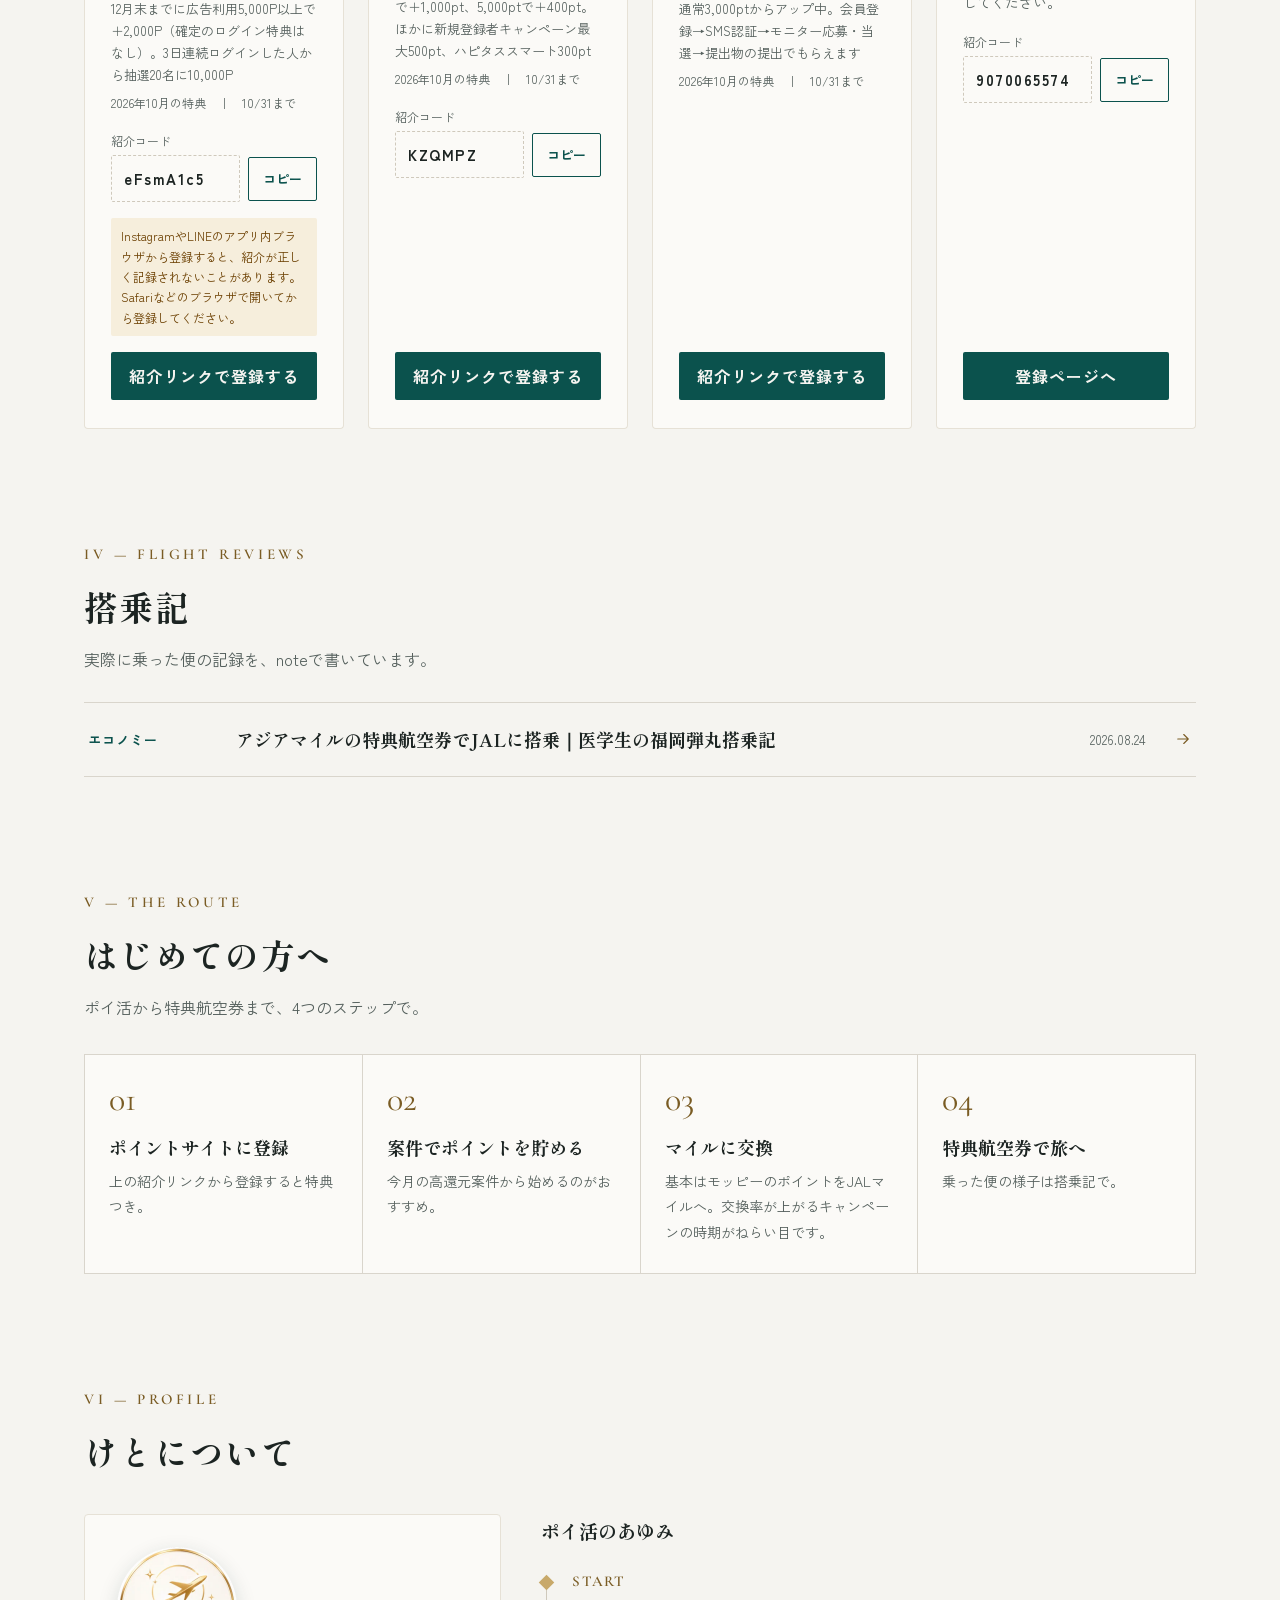
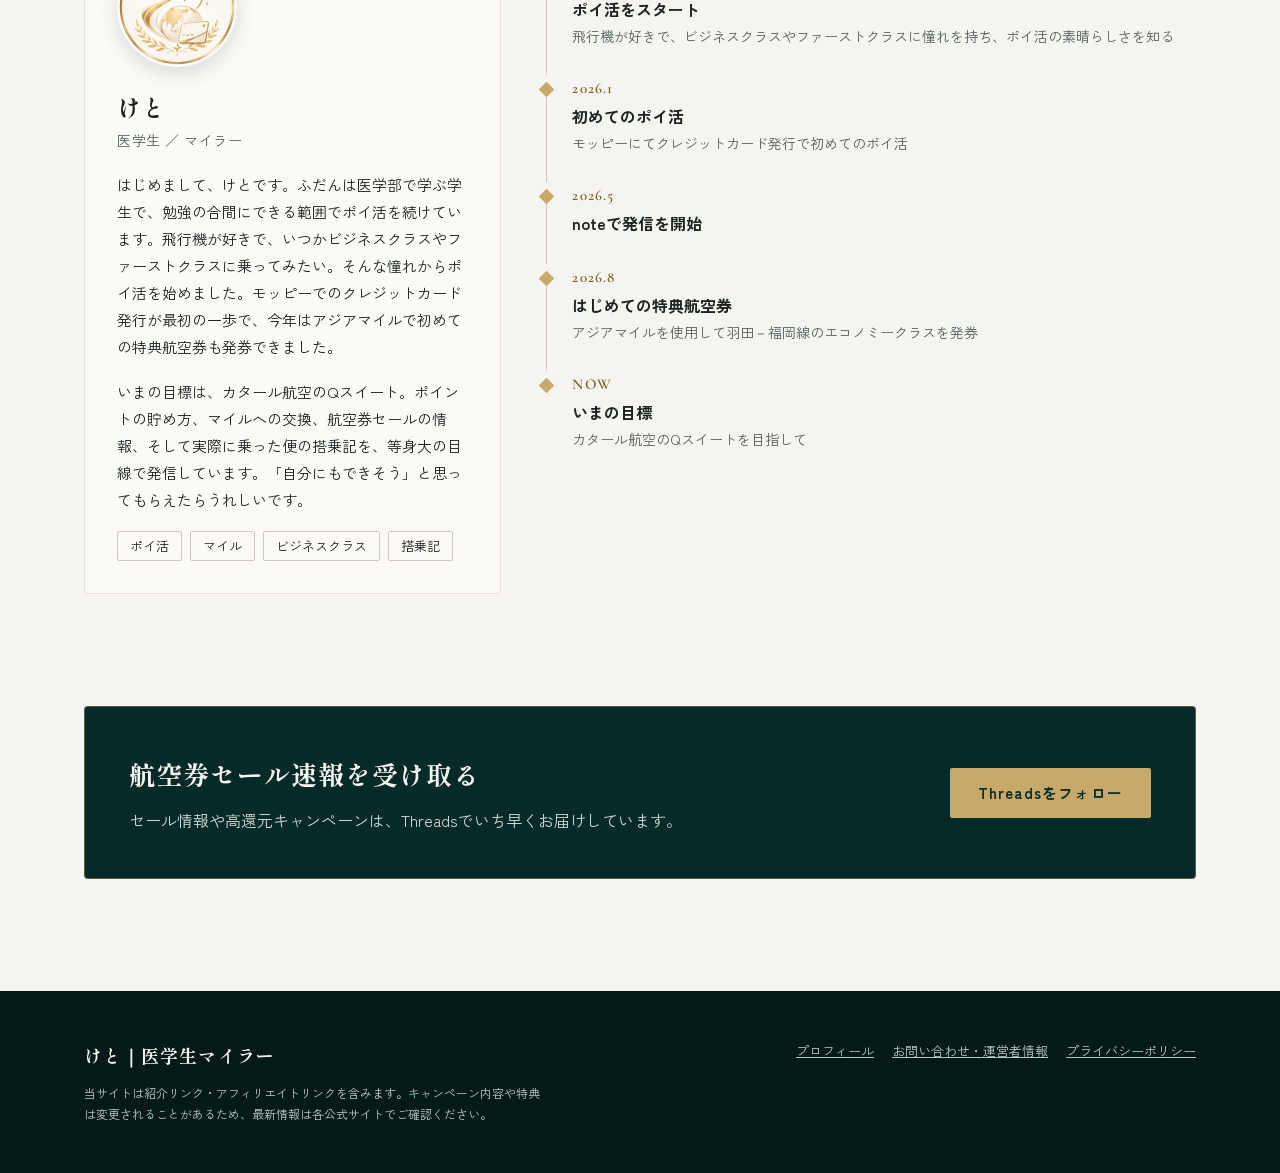
==== commit f986e96f: "マイル残高を更新(JAL 42,904 / 合計 51,764) Co-Authored-By: Claude Opus 5.5 <noreply@anthropic.com>" ====
--- a/index.html
+++ b/index.html
@@ -85,9 +85,9 @@
       </div>
       <div class="pass-stub">
         <div class="latin pass-label">MILES HELD</div>
-        <div class="serif pass-num">45,083<small>マイル</small></div>
+        <div class="serif pass-num">51,764<small>マイル</small></div>
         <div class="pass-breakdown">
-          <div><span>JAL</span><b>36,223</b></div>
+          <div><span>JAL</span><b>42,904</b></div>
           <div><span>アジアマイル</span><b>7,500</b></div>
           <div><span>ANA</span><b>1,360</b></div>
         </div>
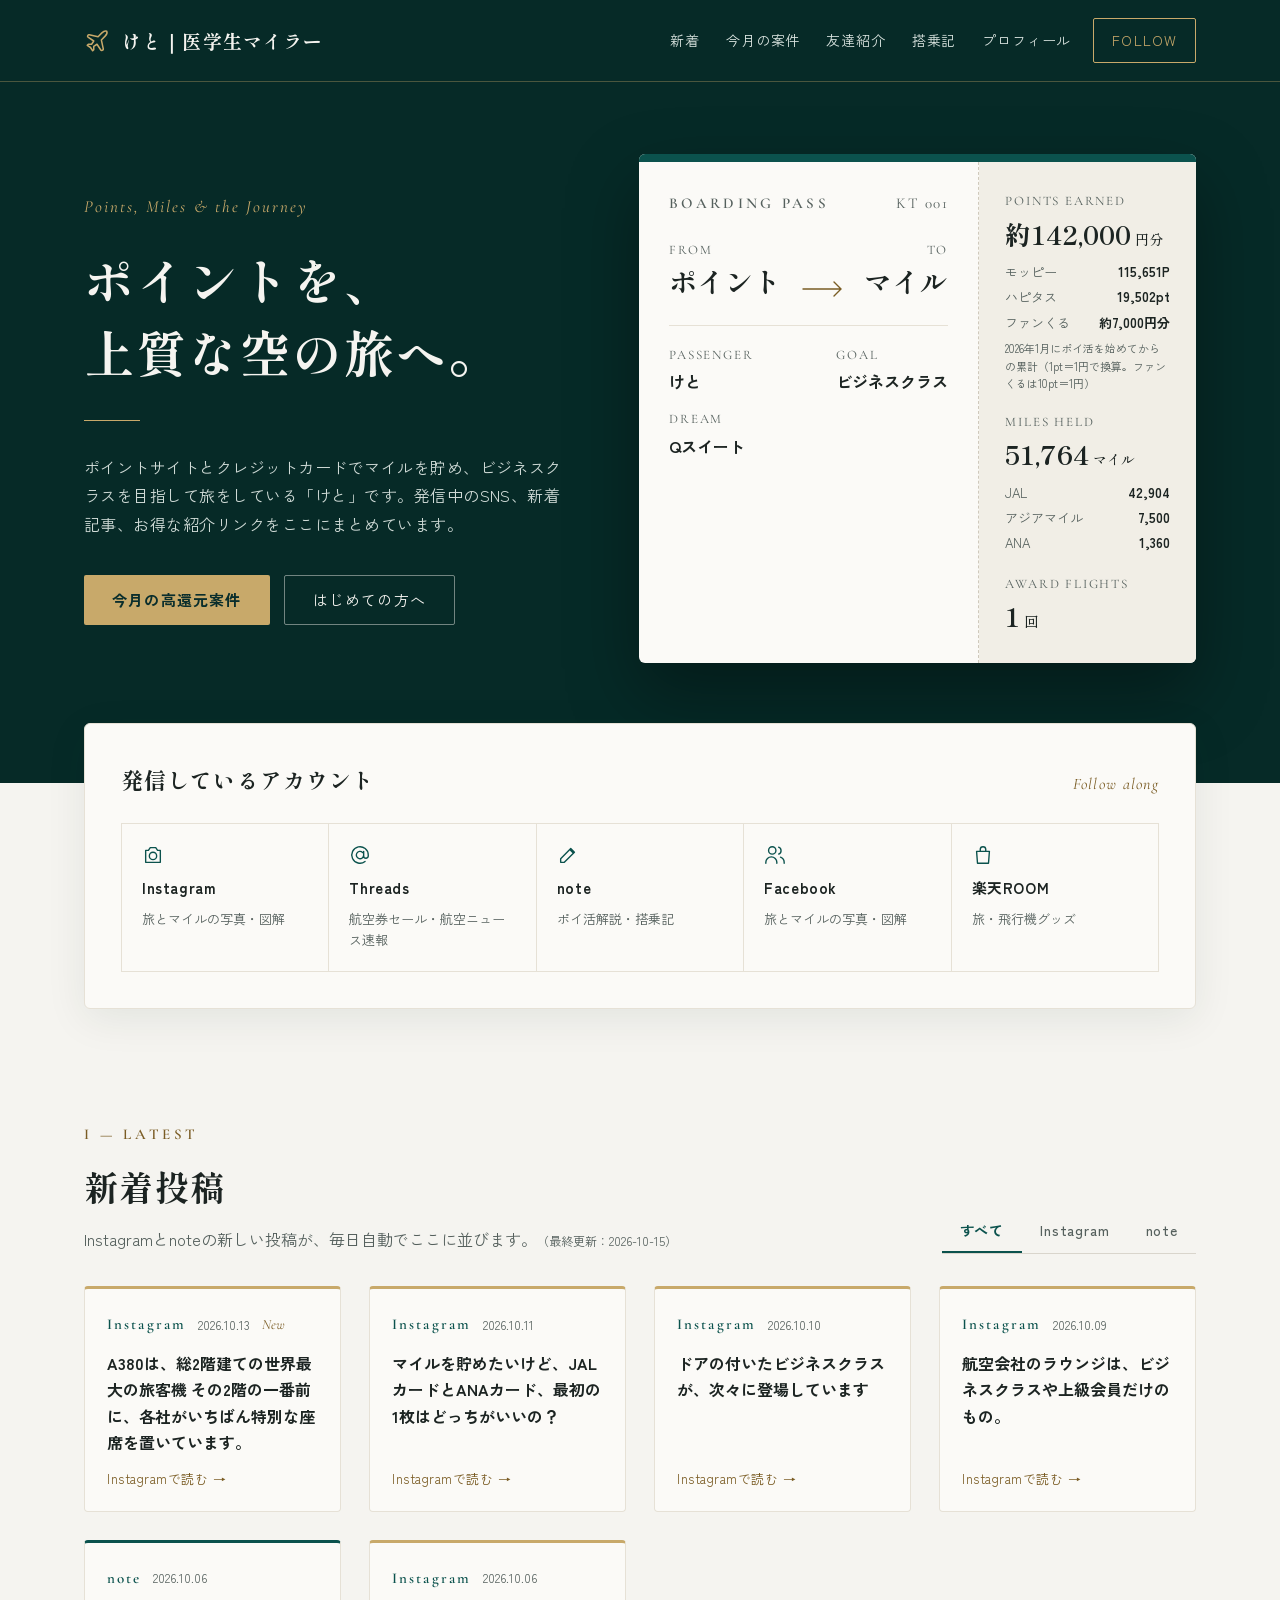
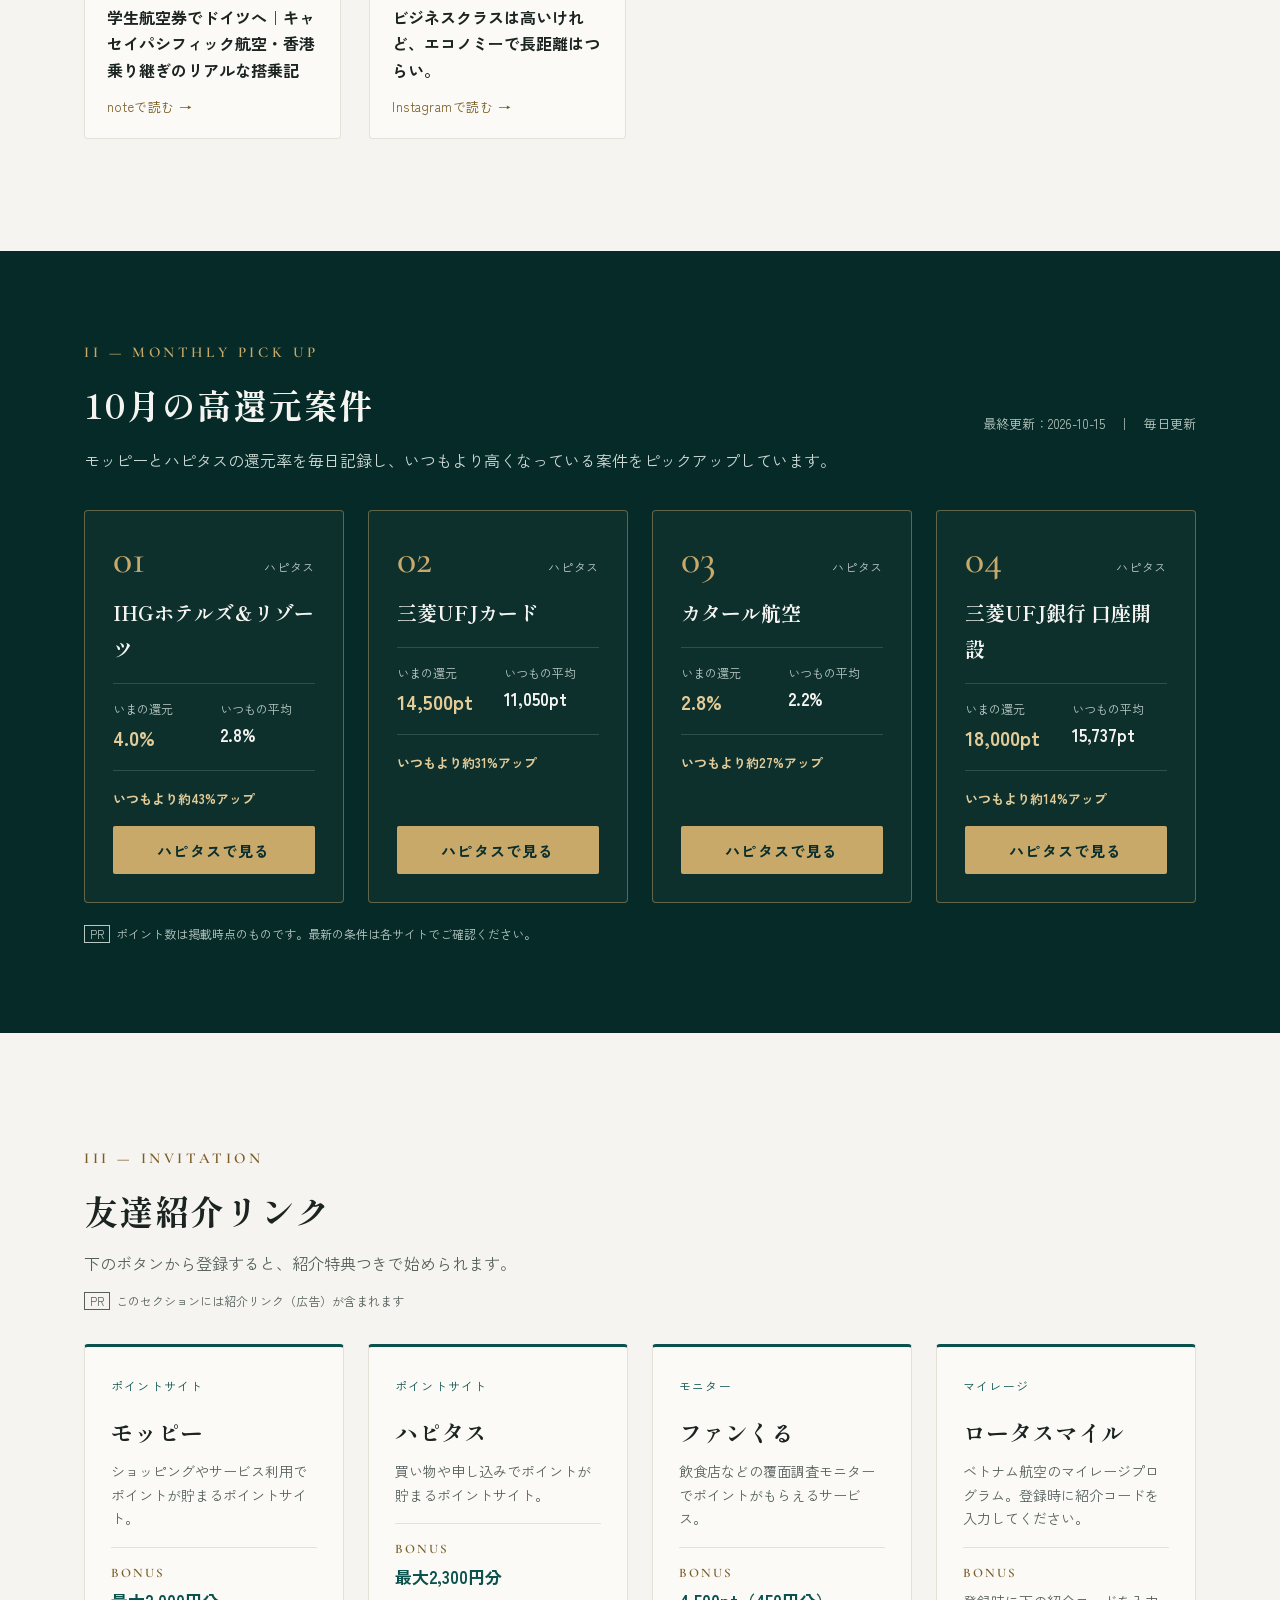
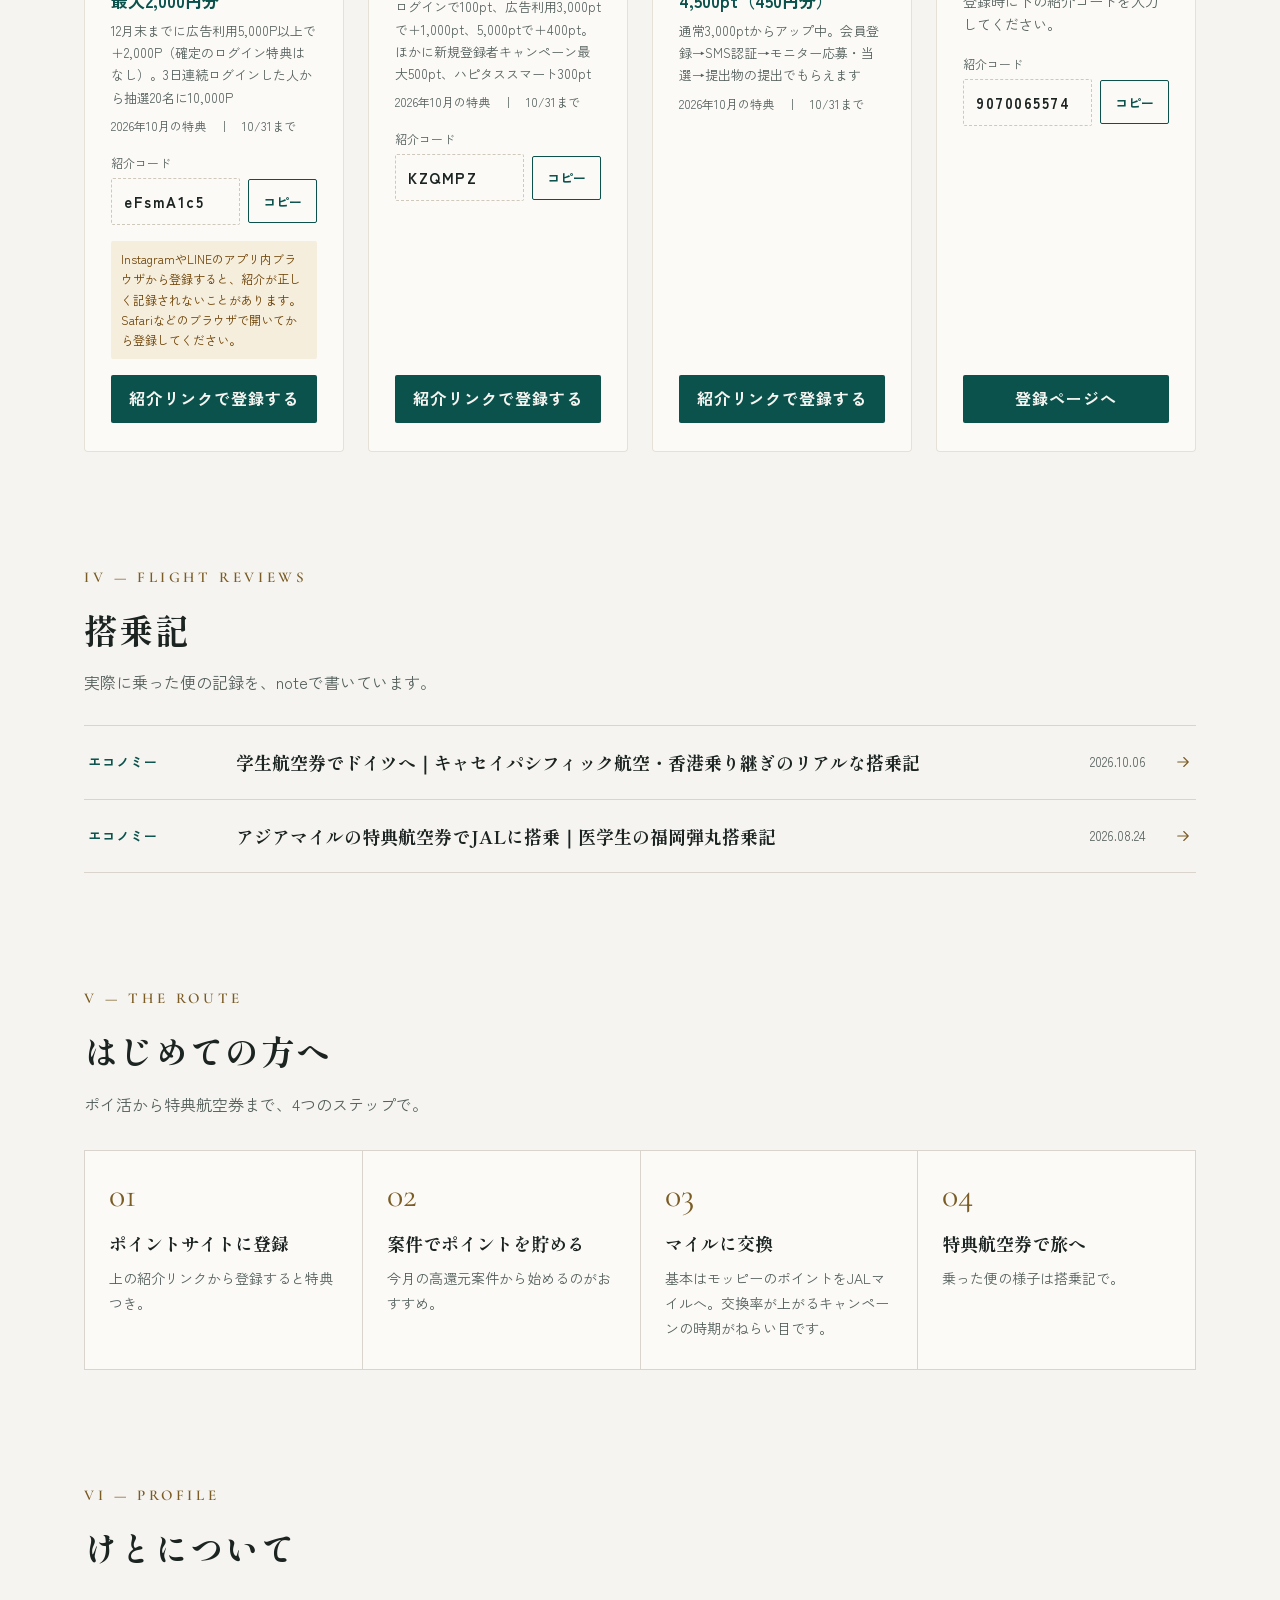
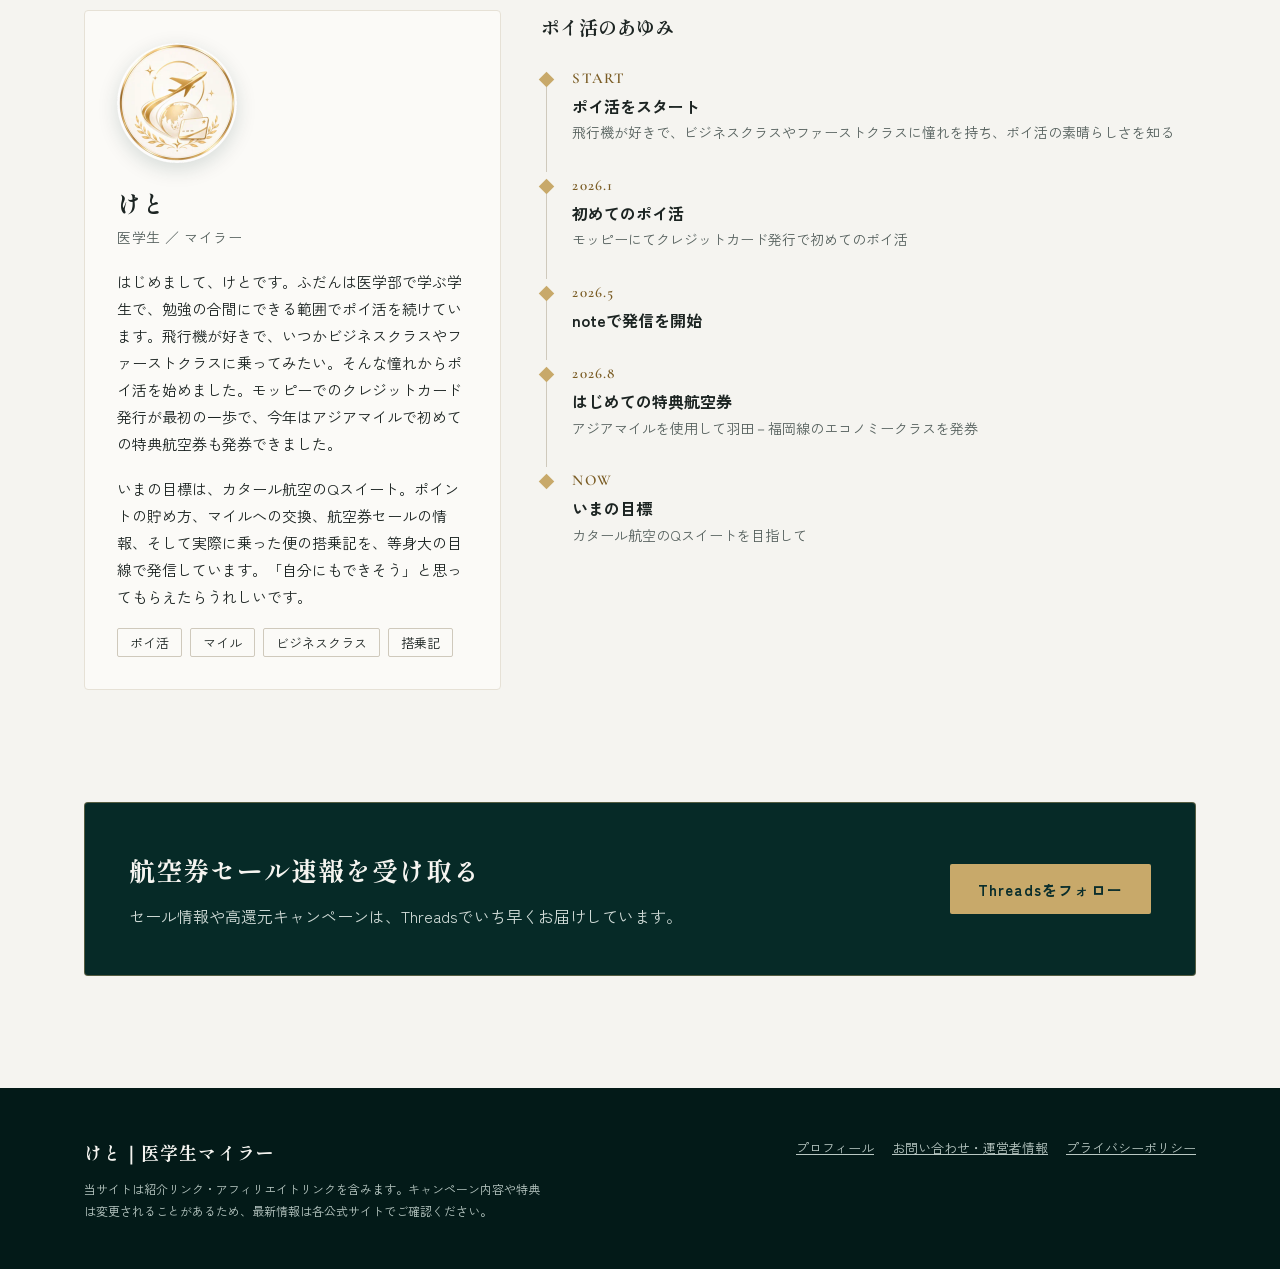
==== commit 573e66ed: "搭乗券カードにポイ活の累計（POINTS EARNED）を追加" ====
--- a/index.html
+++ b/index.html
@@ -84,7 +84,15 @@
         </div>
       </div>
       <div class="pass-stub">
-        <div class="latin pass-label">MILES HELD</div>
+        <div class="latin pass-label">POINTS EARNED</div>
+        <div class="serif pass-num">約142,000<small>円分</small></div>
+        <div class="pass-breakdown">
+          <div><span>モッピー</span><b>115,651P</b></div>
+          <div><span>ハピタス</span><b>19,502pt</b></div>
+          <div><span>ファンくる</span><b>約7,000円分</b></div>
+        </div>
+        <p class="pass-note">2026年1月にポイ活を始めてからの累計（1pt＝1円で換算。ファンくるは10pt＝1円）</p>
+        <div class="latin pass-label" style="margin-top:18px">MILES HELD</div>
         <div class="serif pass-num">51,764<small>マイル</small></div>
         <div class="pass-breakdown">
           <div><span>JAL</span><b>42,904</b></div>
--- a/style.css
+++ b/style.css
@@ -64,6 +64,7 @@
 .pass-breakdown{display:flex;flex-direction:column;gap:2px;margin-top:8px;font-size:13px}
 .pass-breakdown div{display:flex;justify-content:space-between;gap:8px}
 .pass-breakdown span{color:var(--muted)}
+.pass-note{margin:6px 0 0;font-size:11px;line-height:1.6;color:var(--muted)}
 
 /* sns */
 .sns{margin-top:-60px;position:relative}
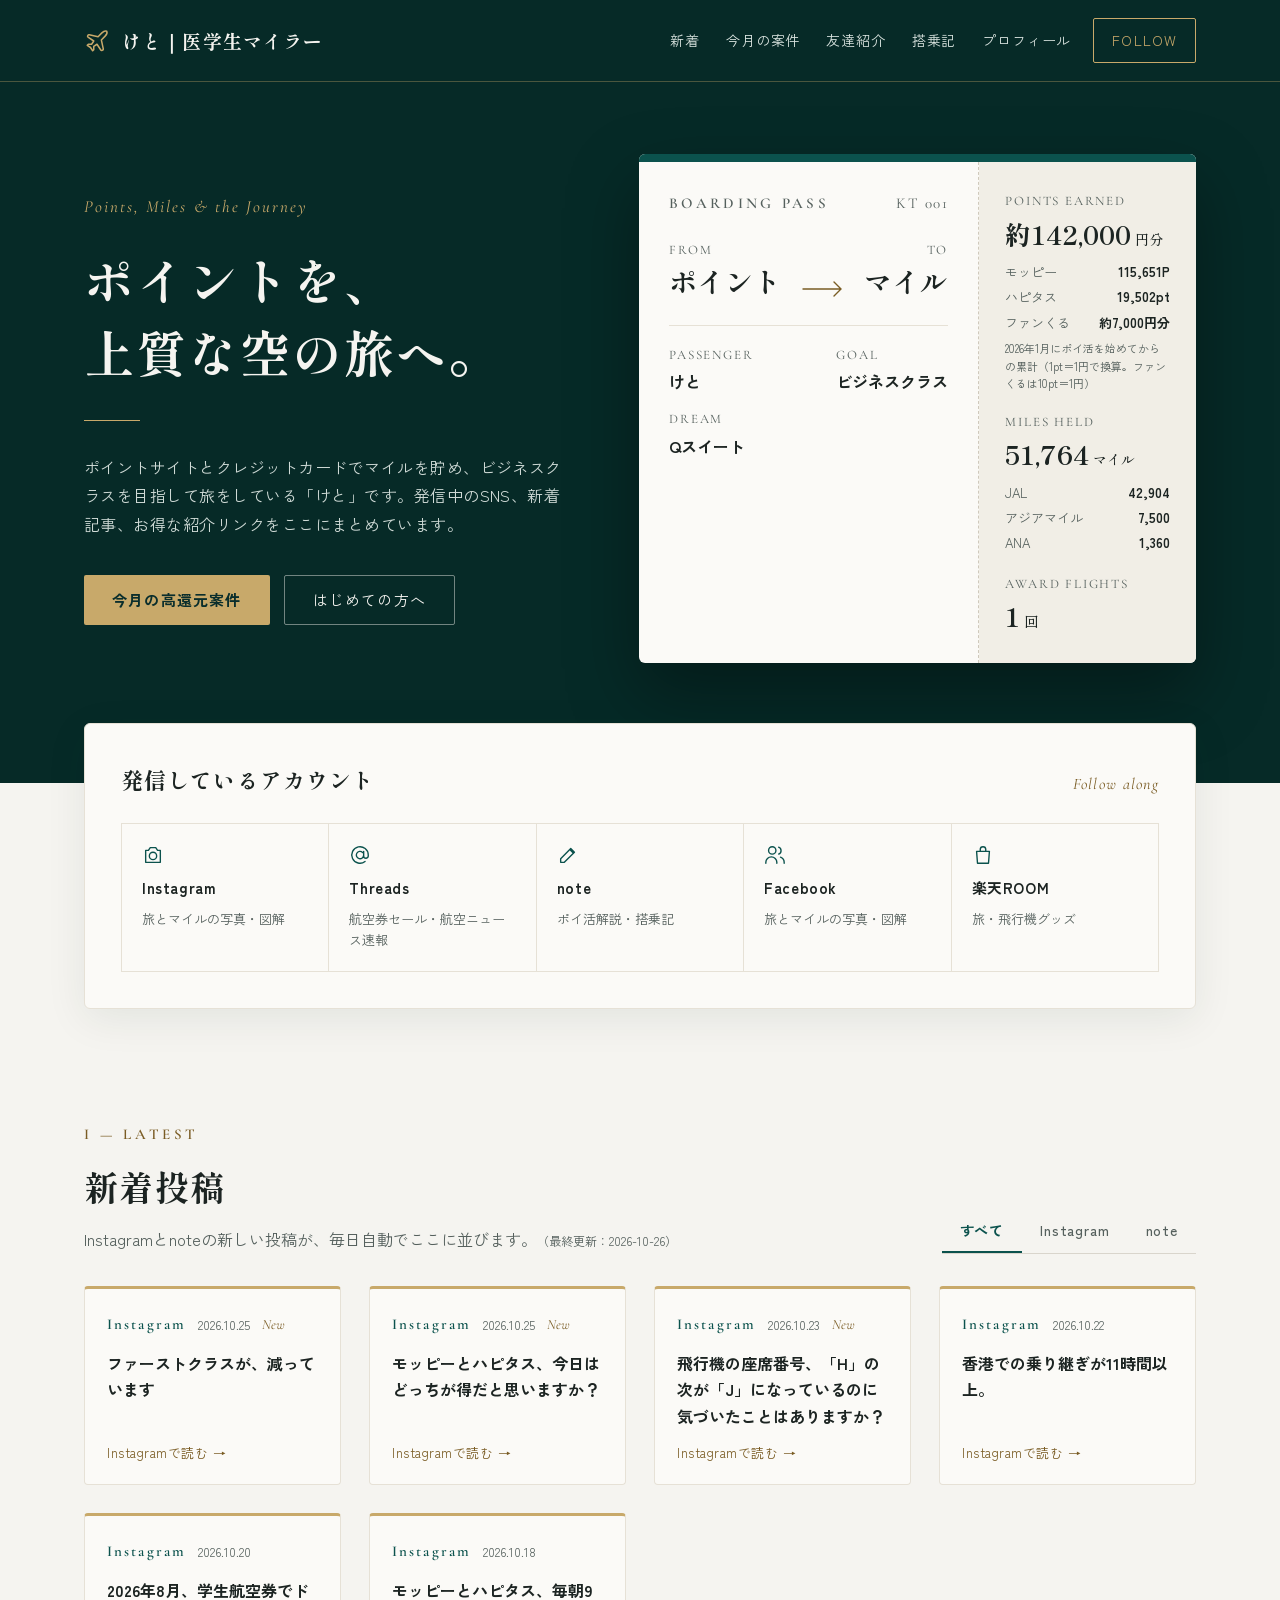
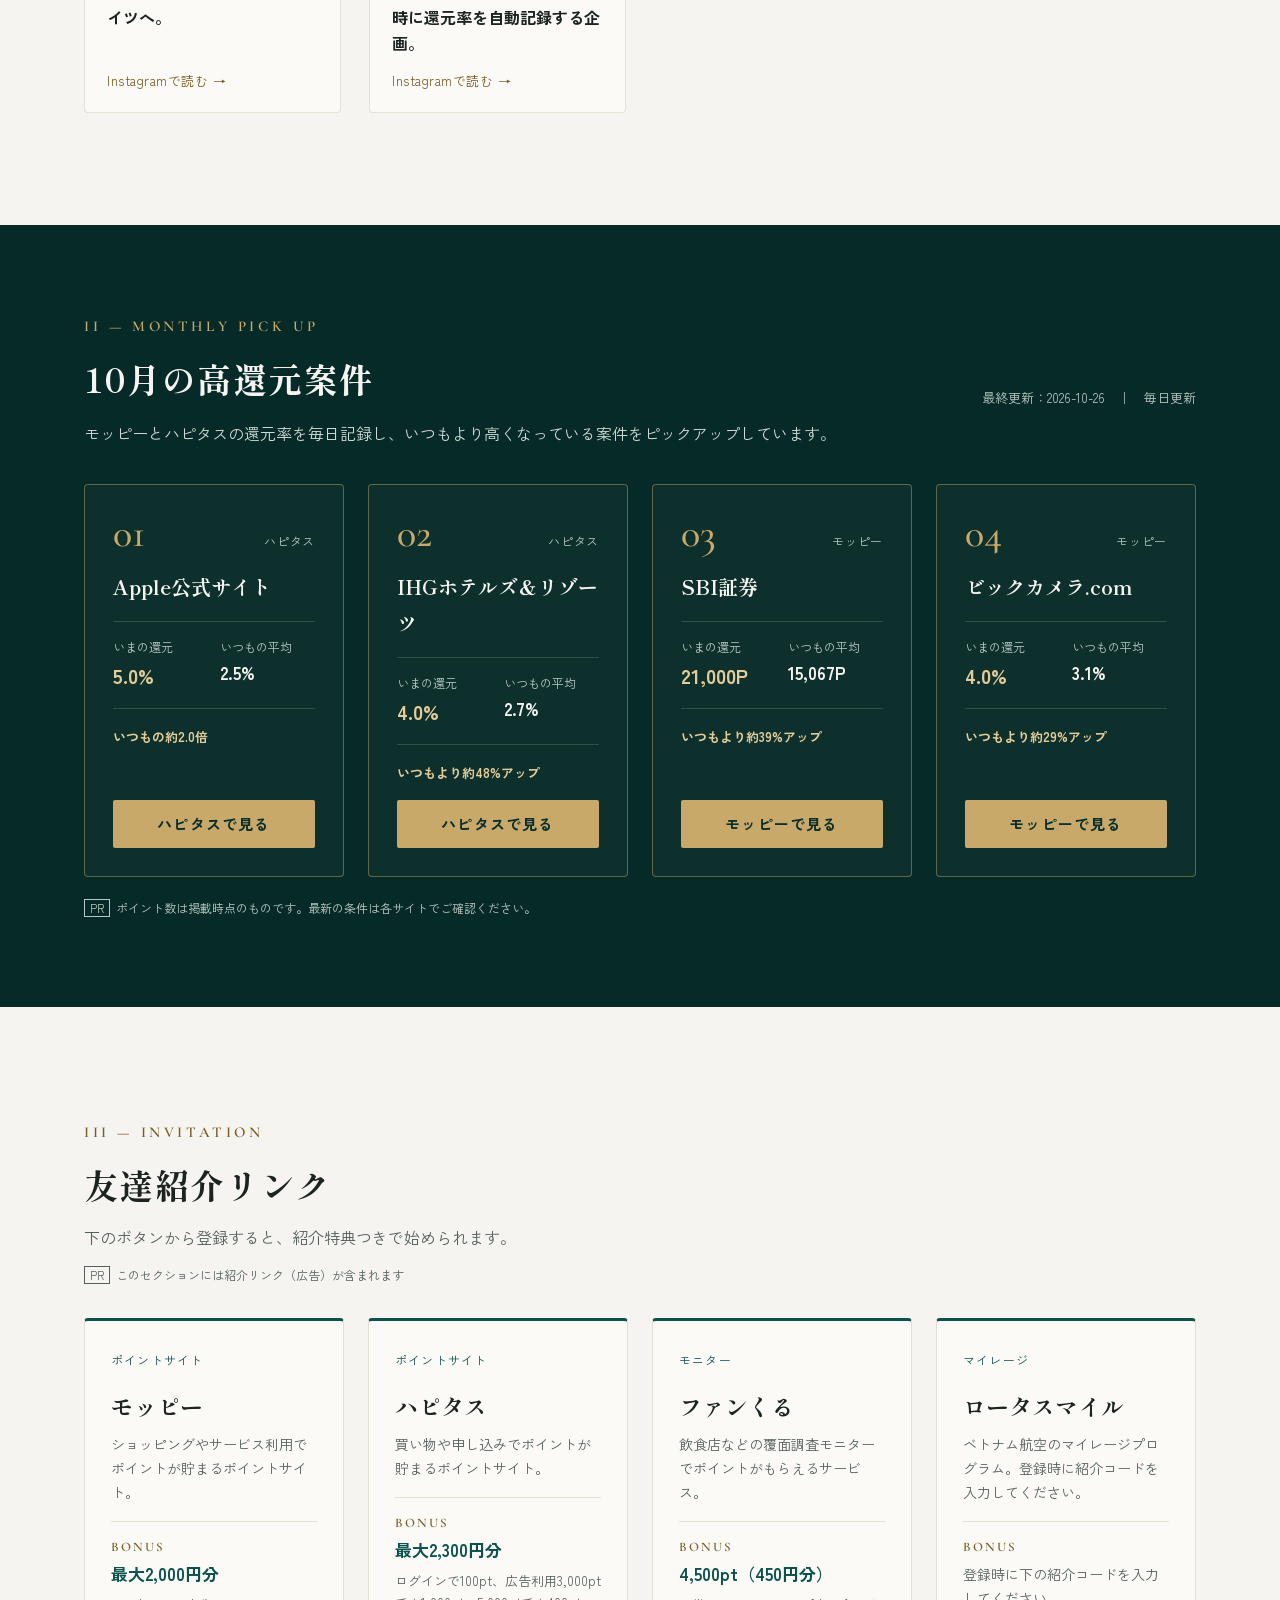
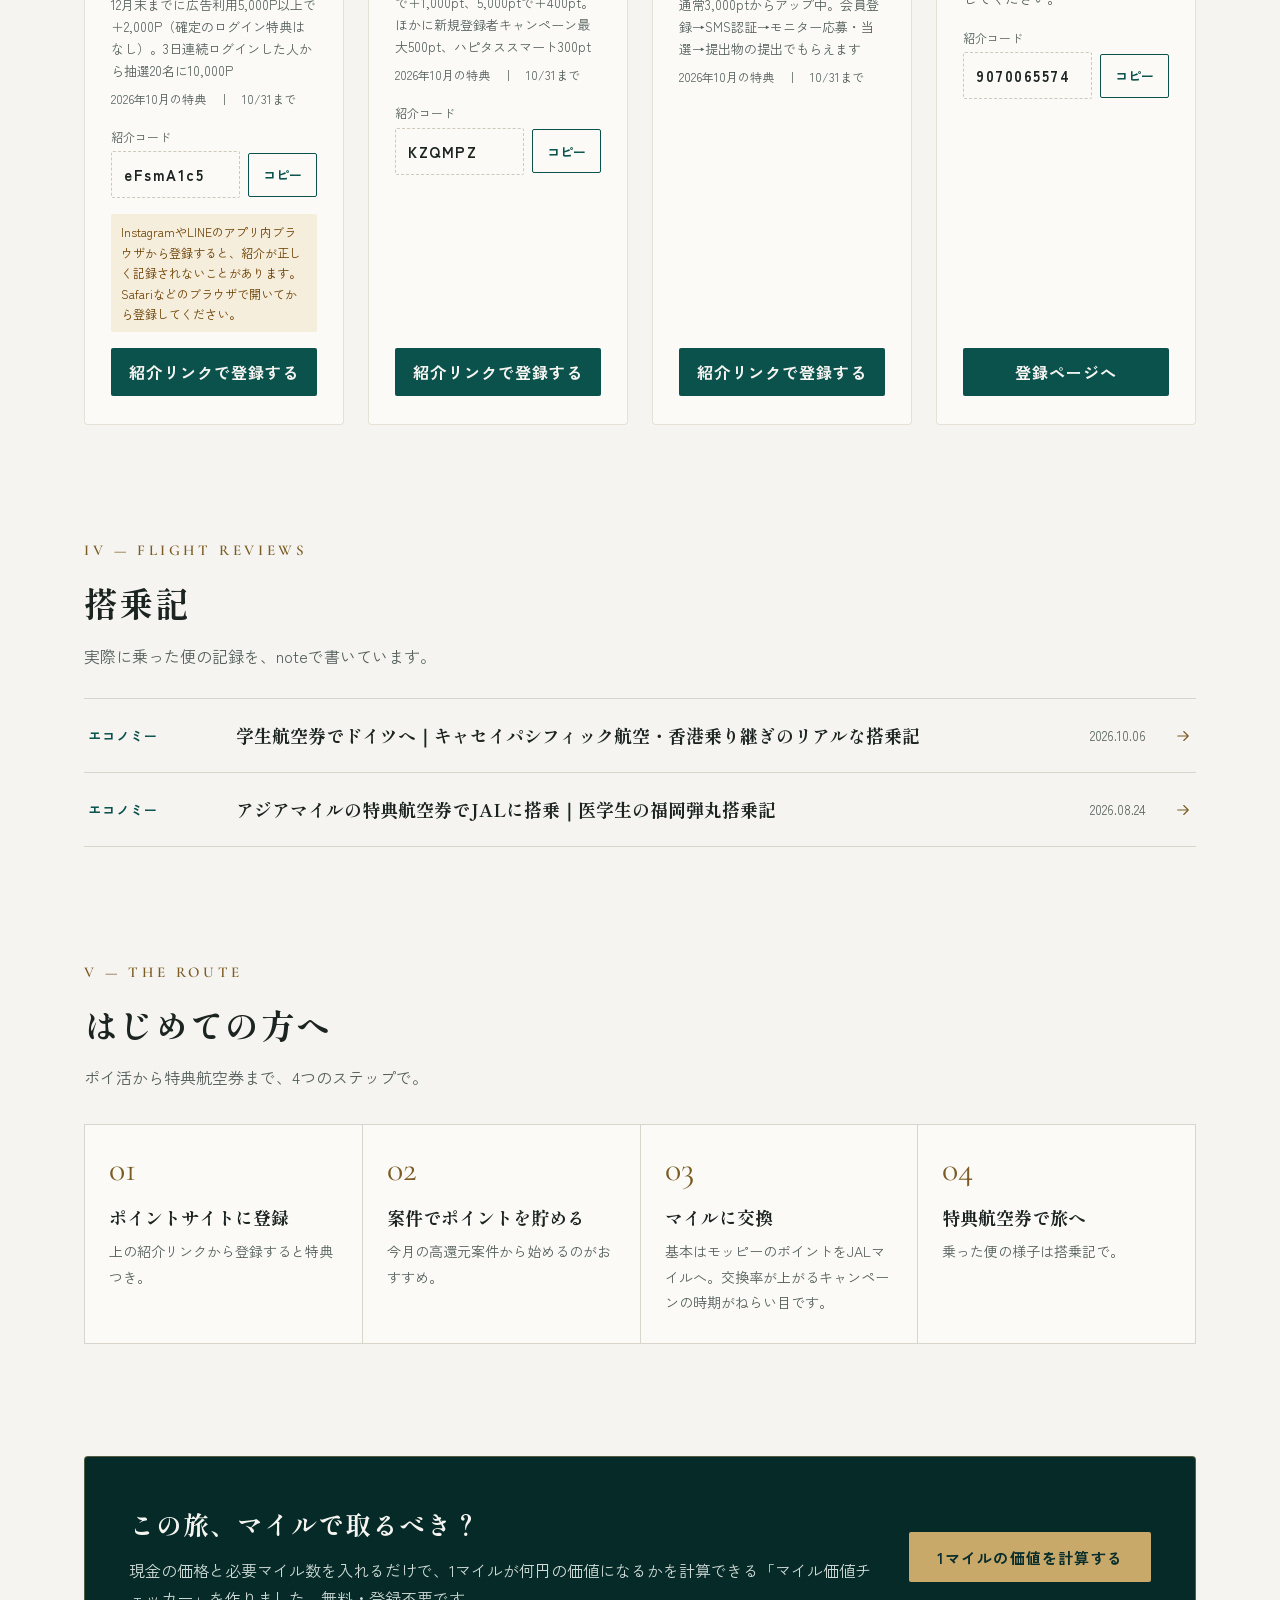
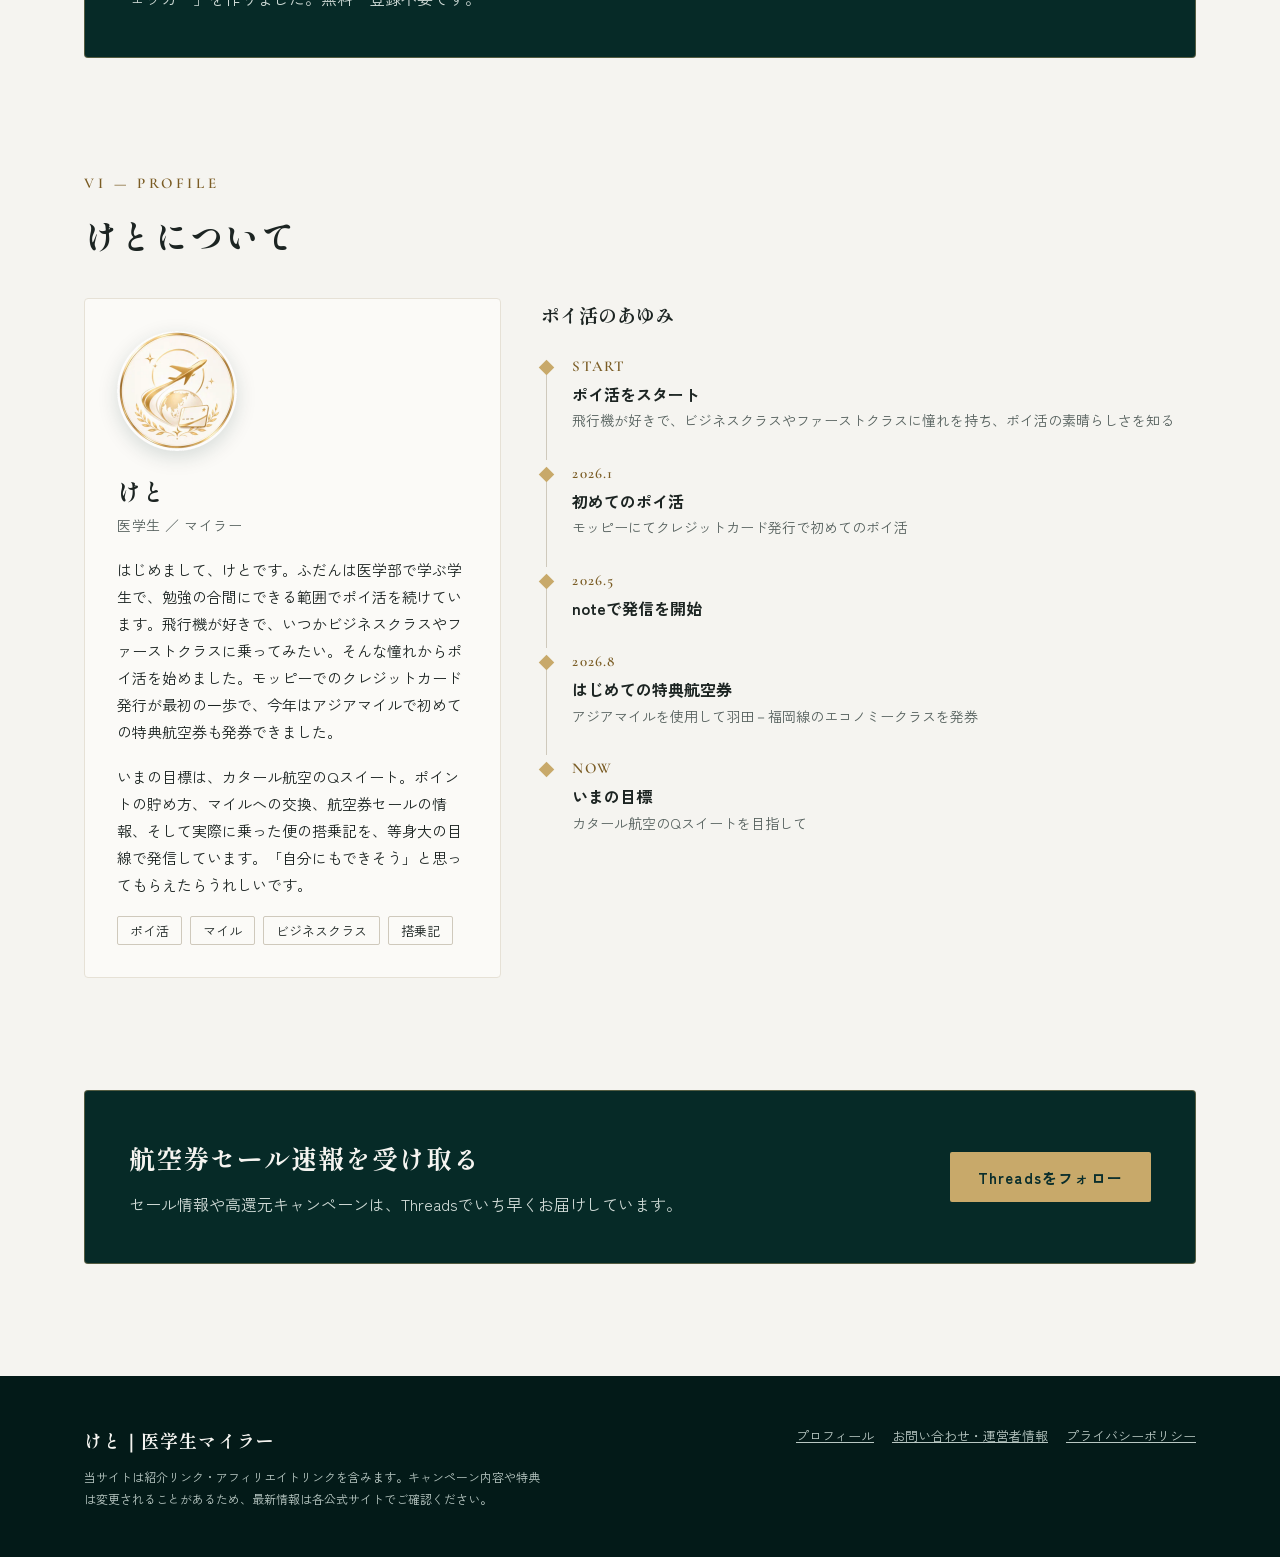
==== commit 78fc71ec: "マイル価値チェッカーへの案内を追加 Co-Authored-By: Claude Opus 5.5 <noreply@anthropic.com>" ====
--- a/index.html
+++ b/index.html
@@ -49,6 +49,7 @@
     <a href="#invite">友達紹介リンク</a>
     <a href="#reviews" class="nav-reviews">搭乗記</a>
     <a href="#guide">はじめての方へ</a>
+    <a href="#tool">マイル価値チェッカー</a>
     <a href="#profile">プロフィール</a>
     <a href="#sns" class="nav-mobile-cta">SNSをフォロー</a>
   </nav>
@@ -168,6 +169,16 @@
   </ol>
 </section>
 
+<section id="tool" class="wrap sec">
+  <div class="cta-band">
+    <div>
+      <h2 class="serif">この旅、<span style="white-space:nowrap">マイルで取るべき？</span></h2>
+      <p>現金の価格と必要マイル数を入れるだけで、1マイルが何円の価値になるかを計算できる「マイル価値チェッカー」を作りました。無料・登録不要です。</p>
+    </div>
+    <a href="https://mile-value-checker.medical-mileage.workers.dev/" target="_blank" rel="noopener" class="btn-gold">1マイルの価値を計算する</a>
+  </div>
+</section>
+
 <section id="profile" class="wrap sec">
   <p class="latin kicker">VI — PROFILE</p>
   <h2 class="serif h2">けとについて</h2>
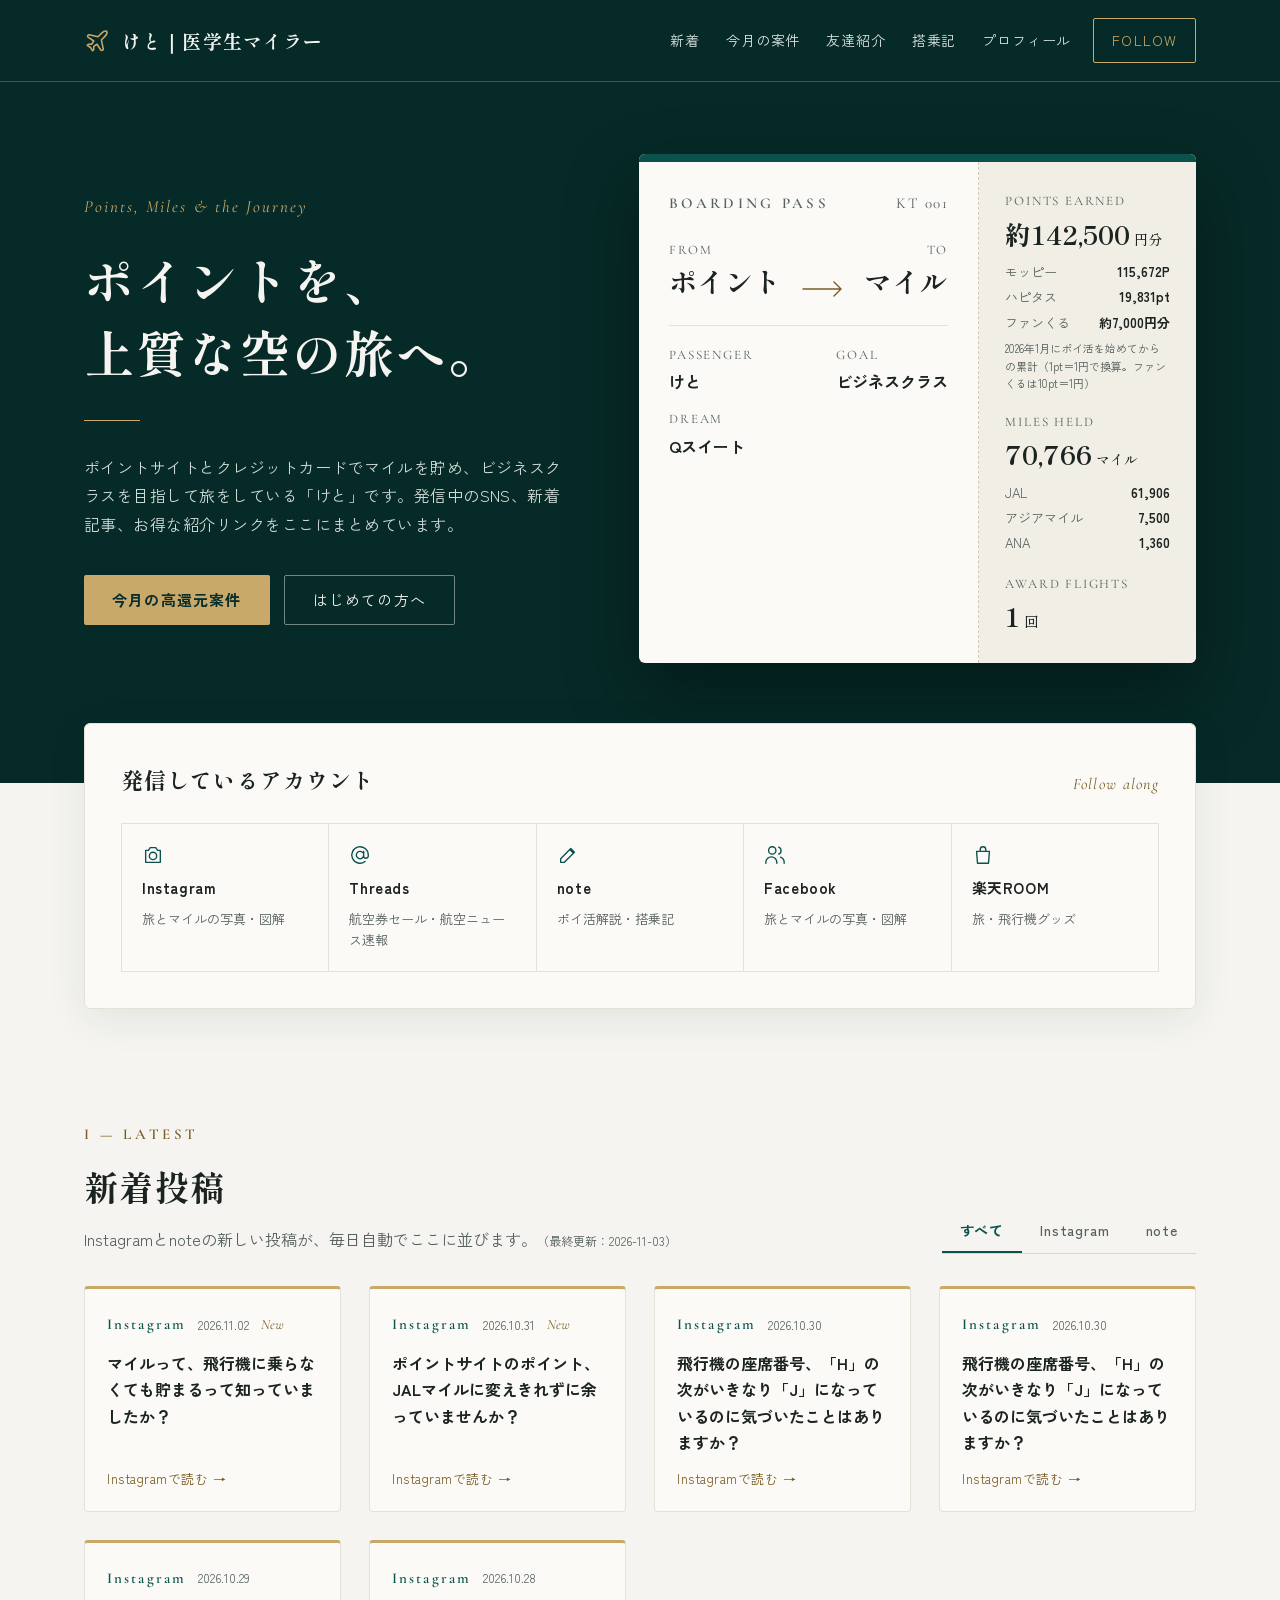
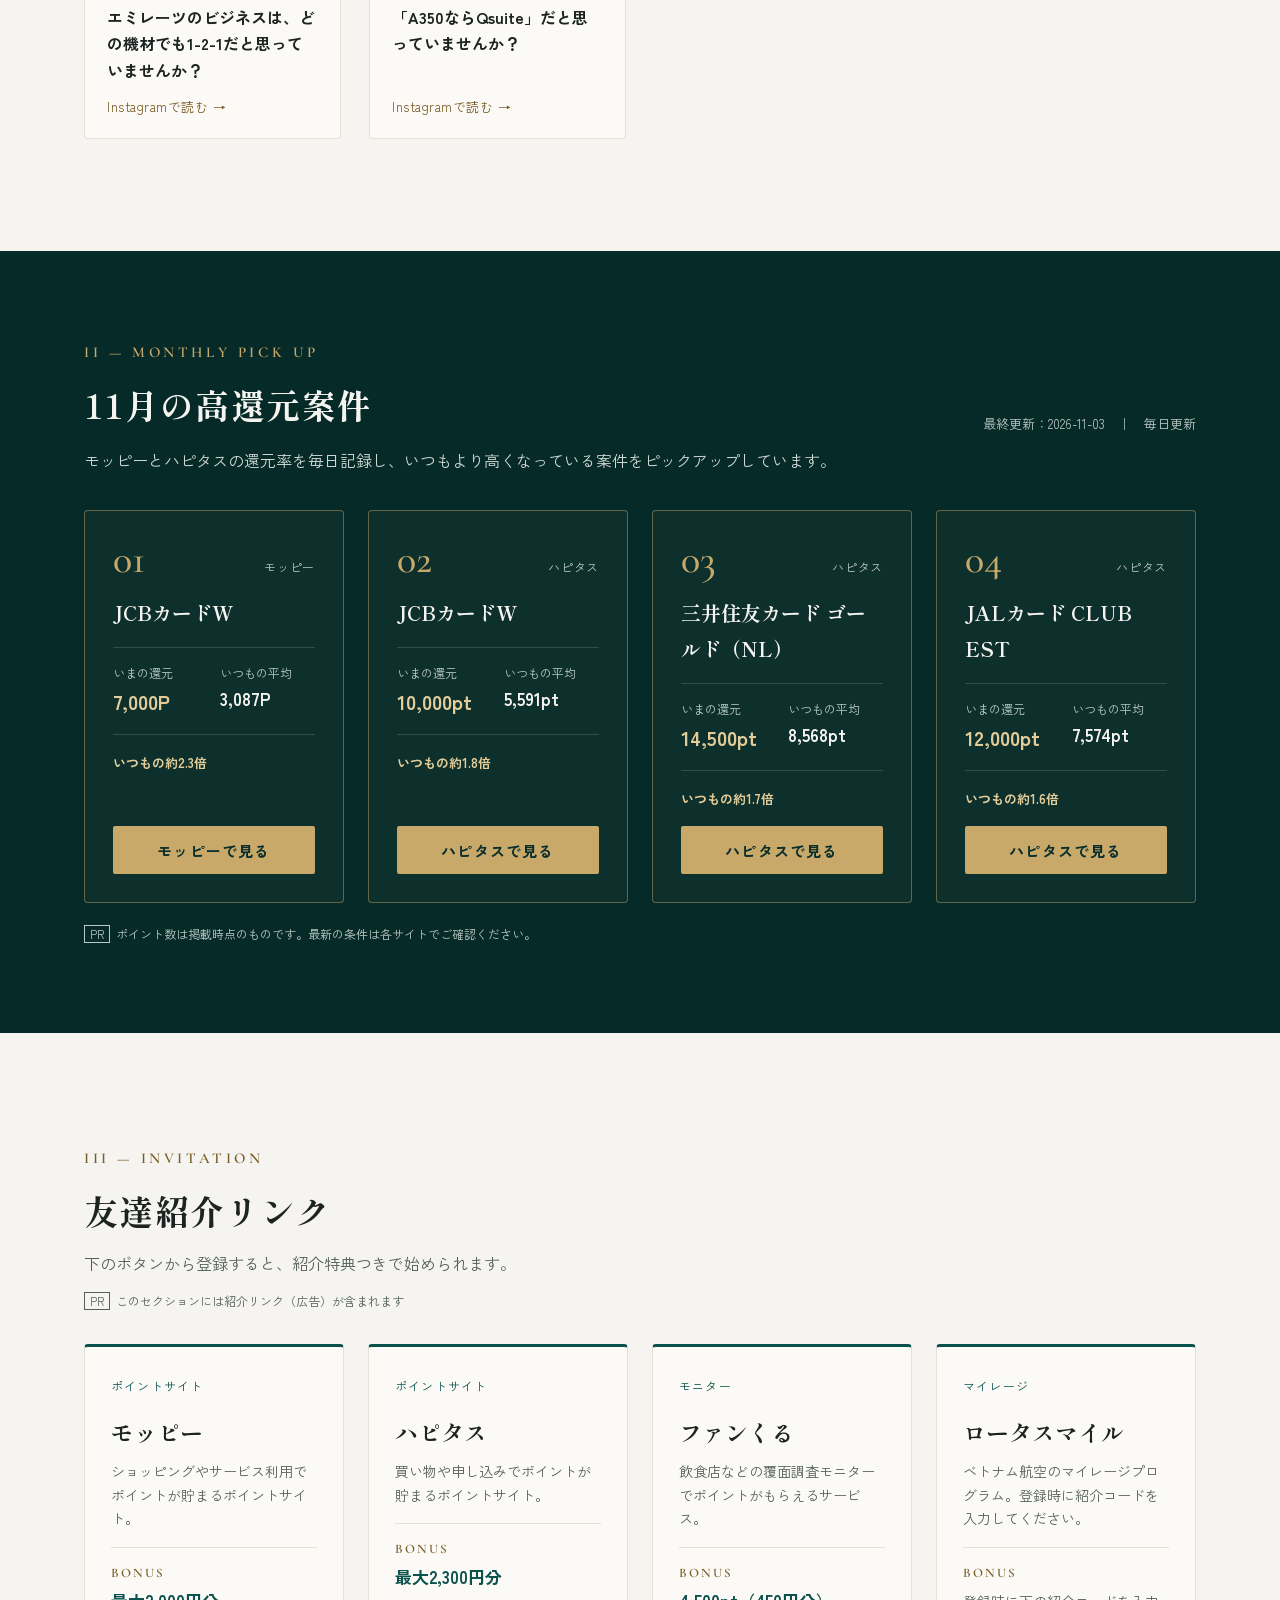
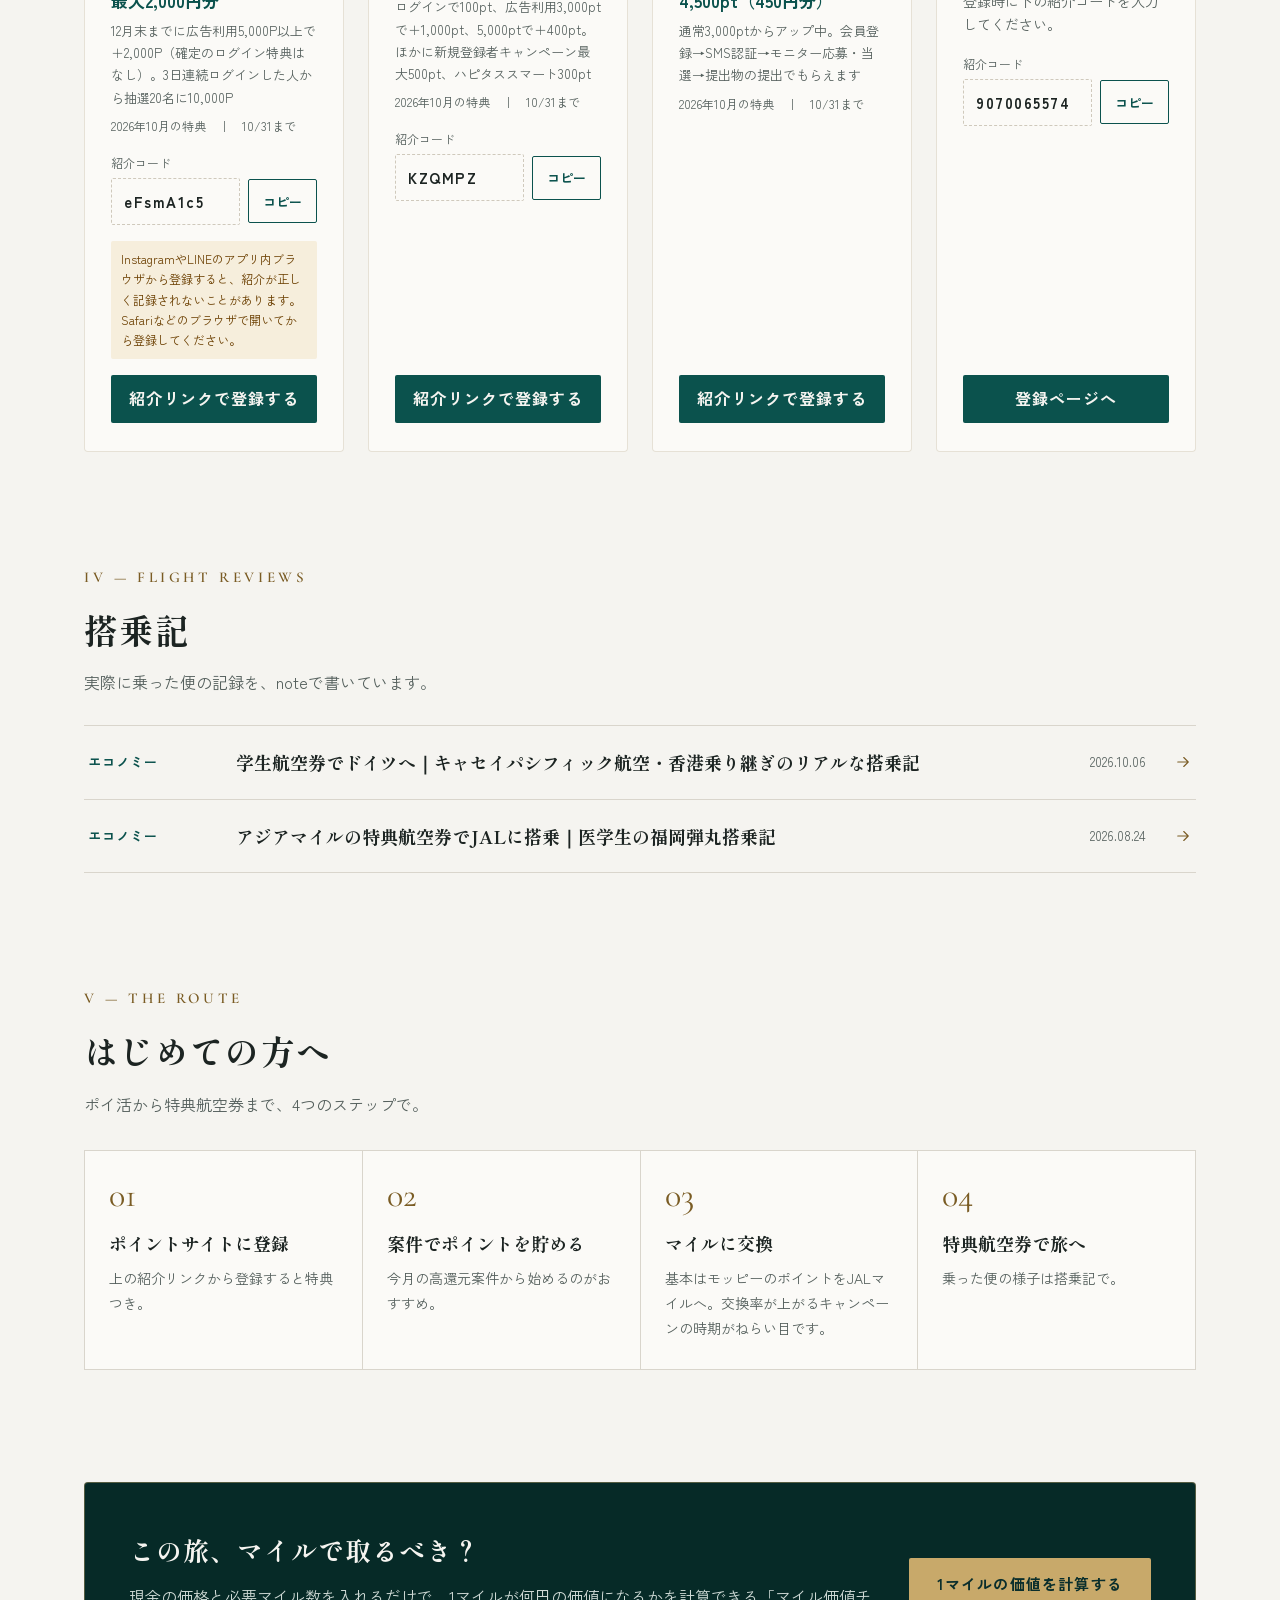
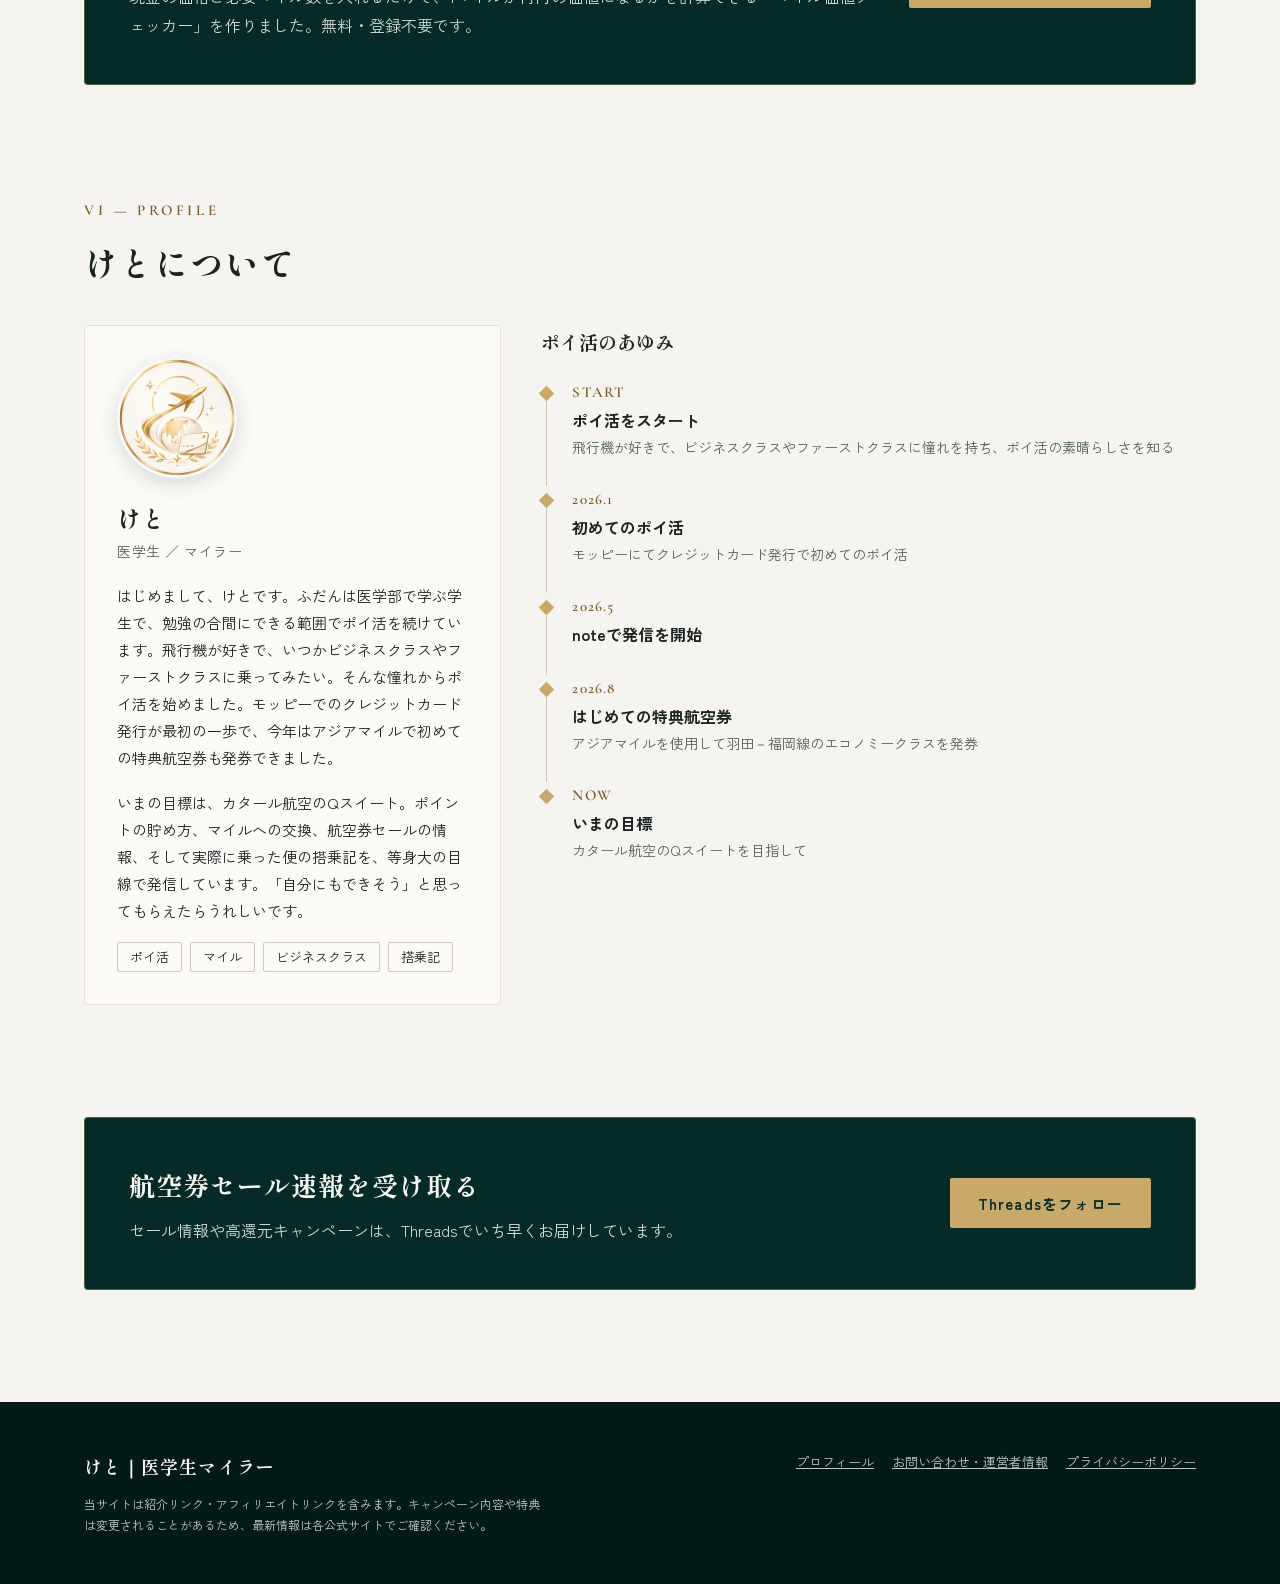
==== commit 3e7262ad: "Update points & miles (2026-11-03): JAL 61,906 after Ponta exchange, Moppy cumulative 115,672P, Hapi" ====
--- a/index.html
+++ b/index.html
@@ -86,17 +86,17 @@
       </div>
       <div class="pass-stub">
         <div class="latin pass-label">POINTS EARNED</div>
-        <div class="serif pass-num">約142,000<small>円分</small></div>
+        <div class="serif pass-num">約142,500<small>円分</small></div>
         <div class="pass-breakdown">
-          <div><span>モッピー</span><b>115,651P</b></div>
-          <div><span>ハピタス</span><b>19,502pt</b></div>
+          <div><span>モッピー</span><b>115,672P</b></div>
+          <div><span>ハピタス</span><b>19,831pt</b></div>
           <div><span>ファンくる</span><b>約7,000円分</b></div>
         </div>
         <p class="pass-note">2026年1月にポイ活を始めてからの累計（1pt＝1円で換算。ファンくるは10pt＝1円）</p>
         <div class="latin pass-label" style="margin-top:18px">MILES HELD</div>
-        <div class="serif pass-num">51,764<small>マイル</small></div>
+        <div class="serif pass-num">70,766<small>マイル</small></div>
         <div class="pass-breakdown">
-          <div><span>JAL</span><b>42,904</b></div>
+          <div><span>JAL</span><b>61,906</b></div>
           <div><span>アジアマイル</span><b>7,500</b></div>
           <div><span>ANA</span><b>1,360</b></div>
         </div>
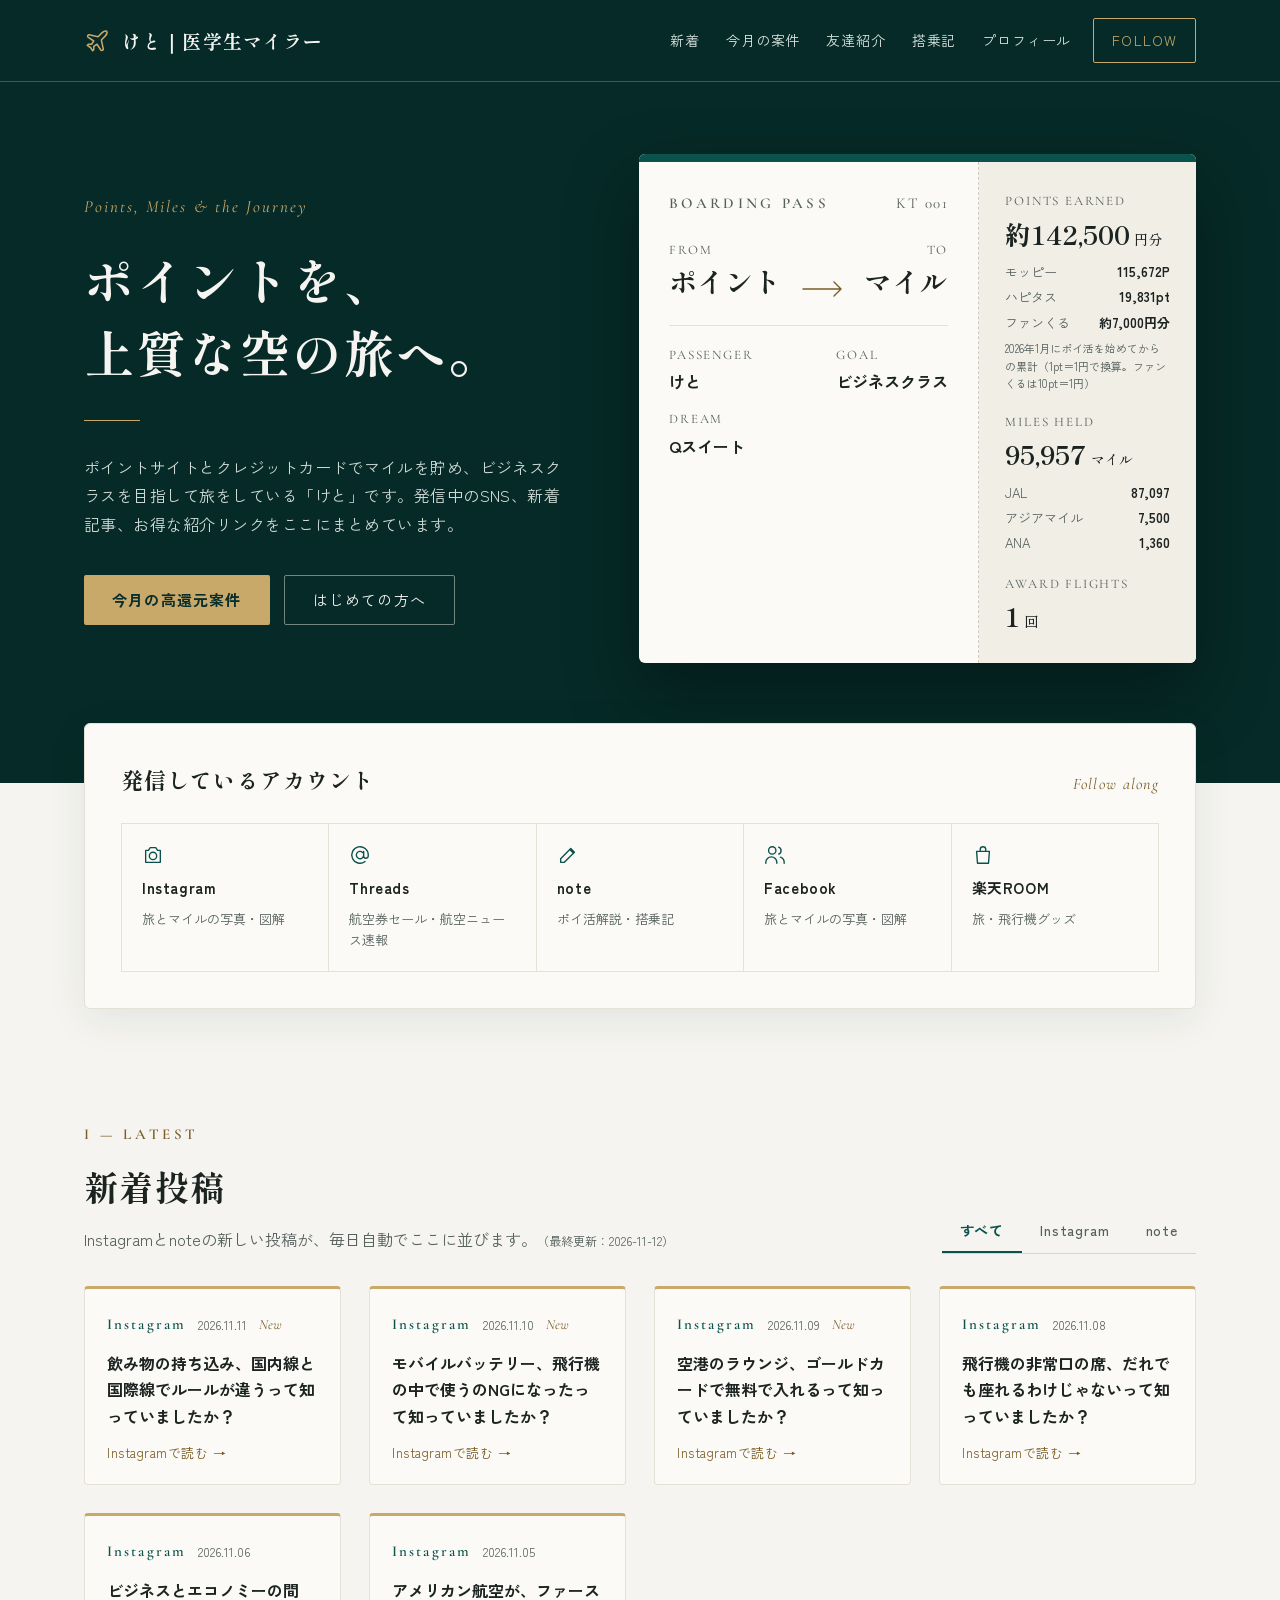
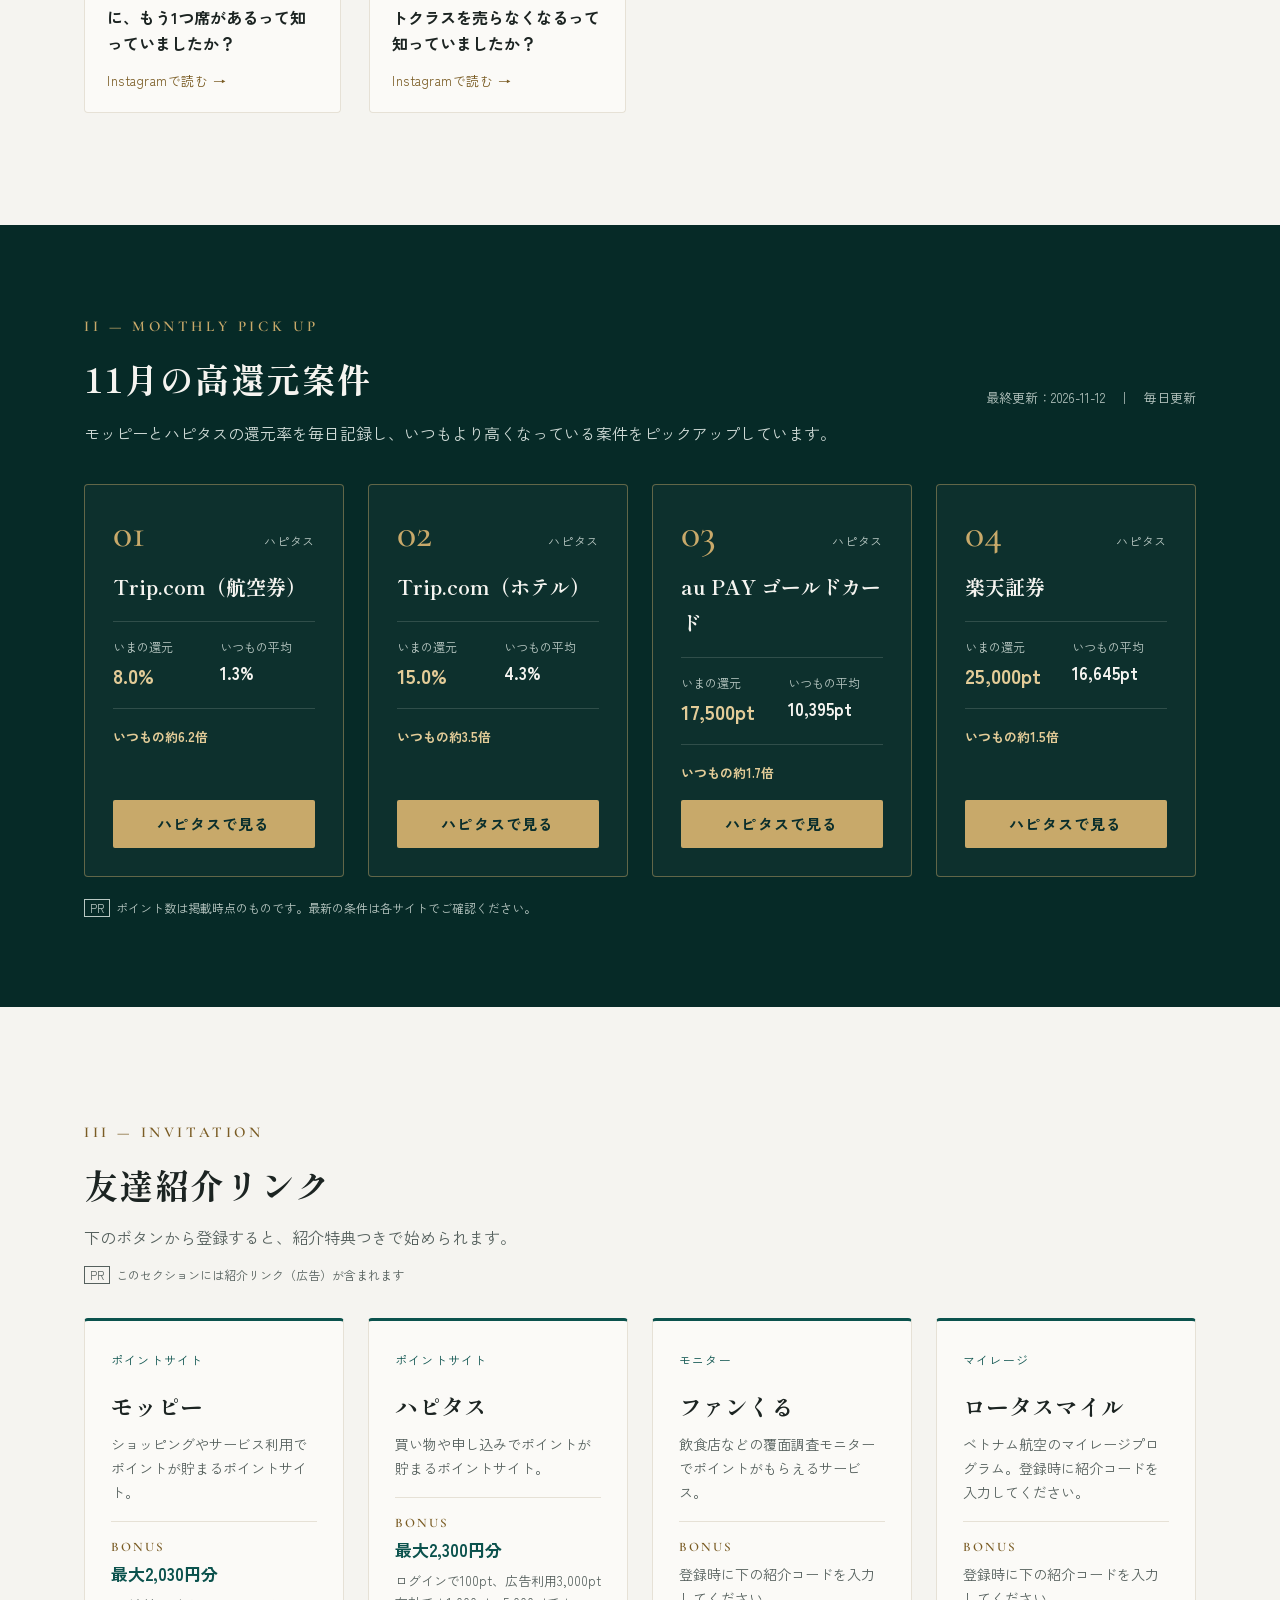
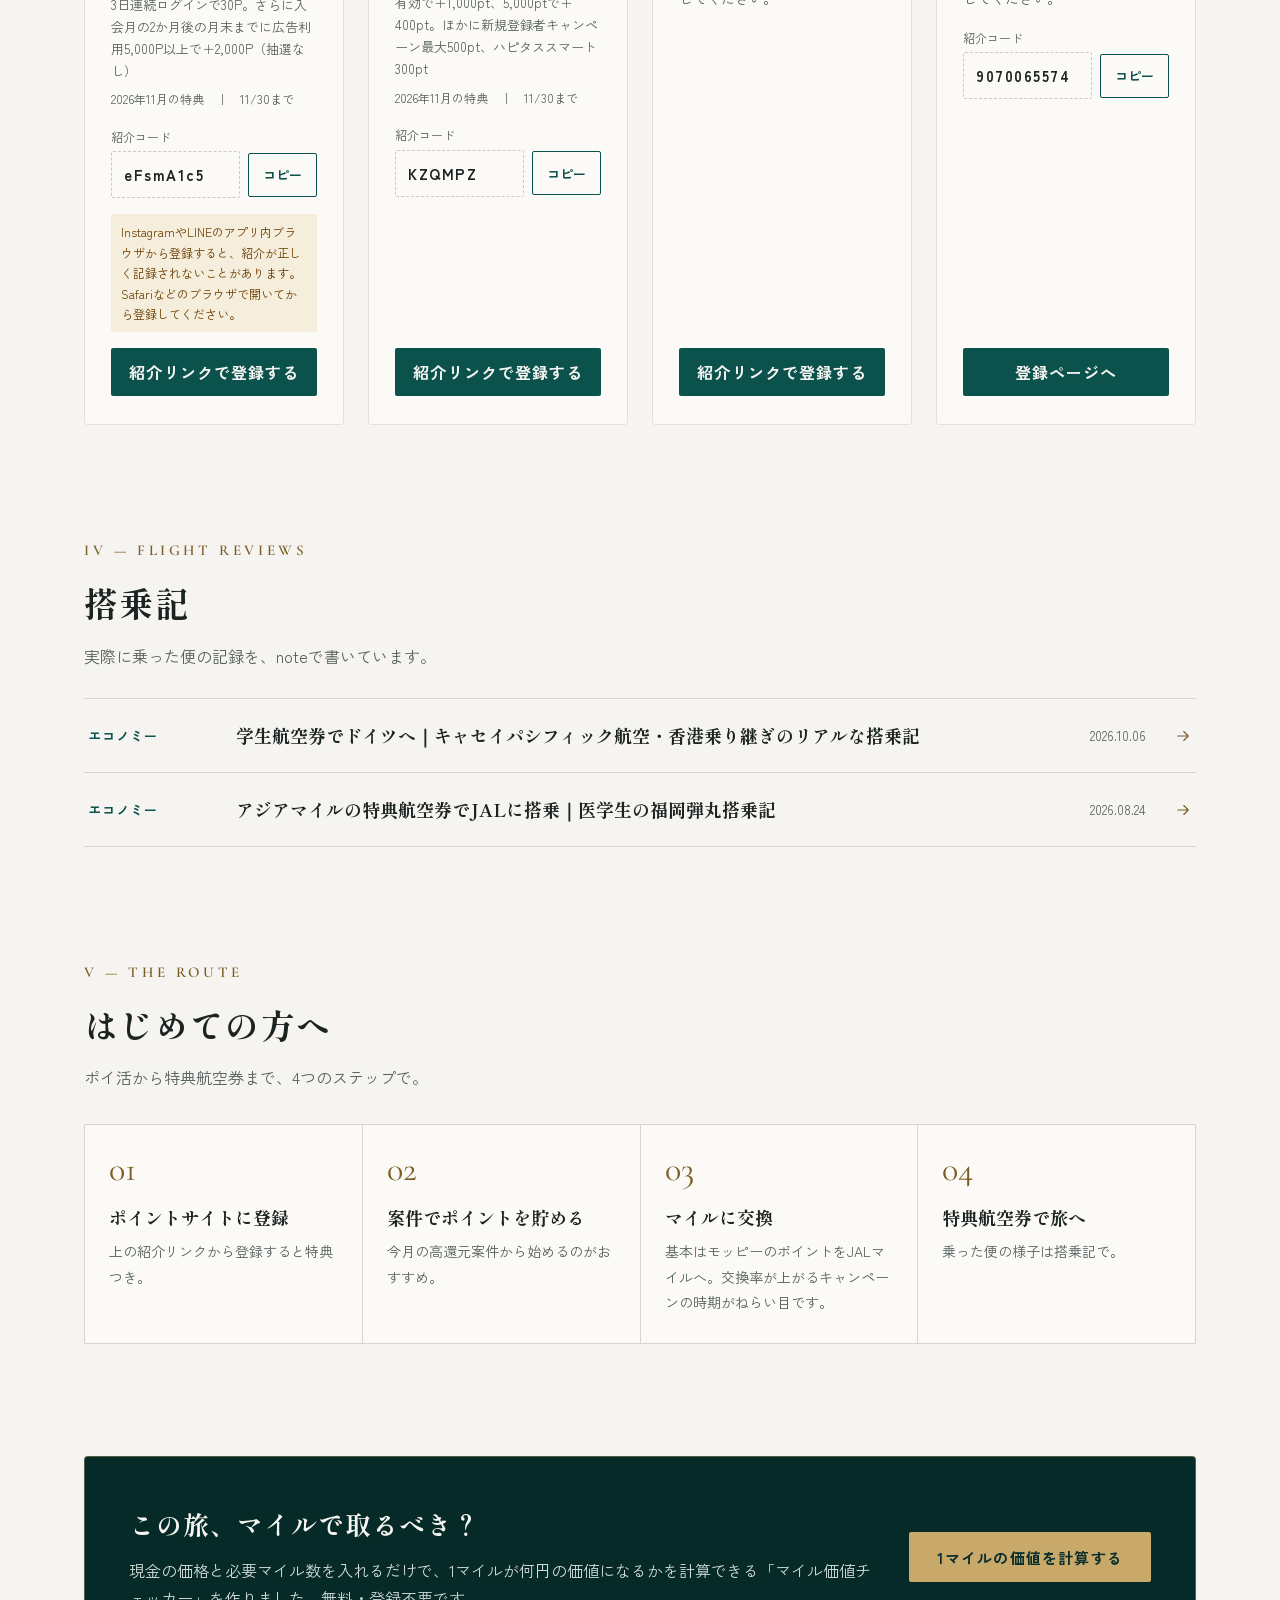
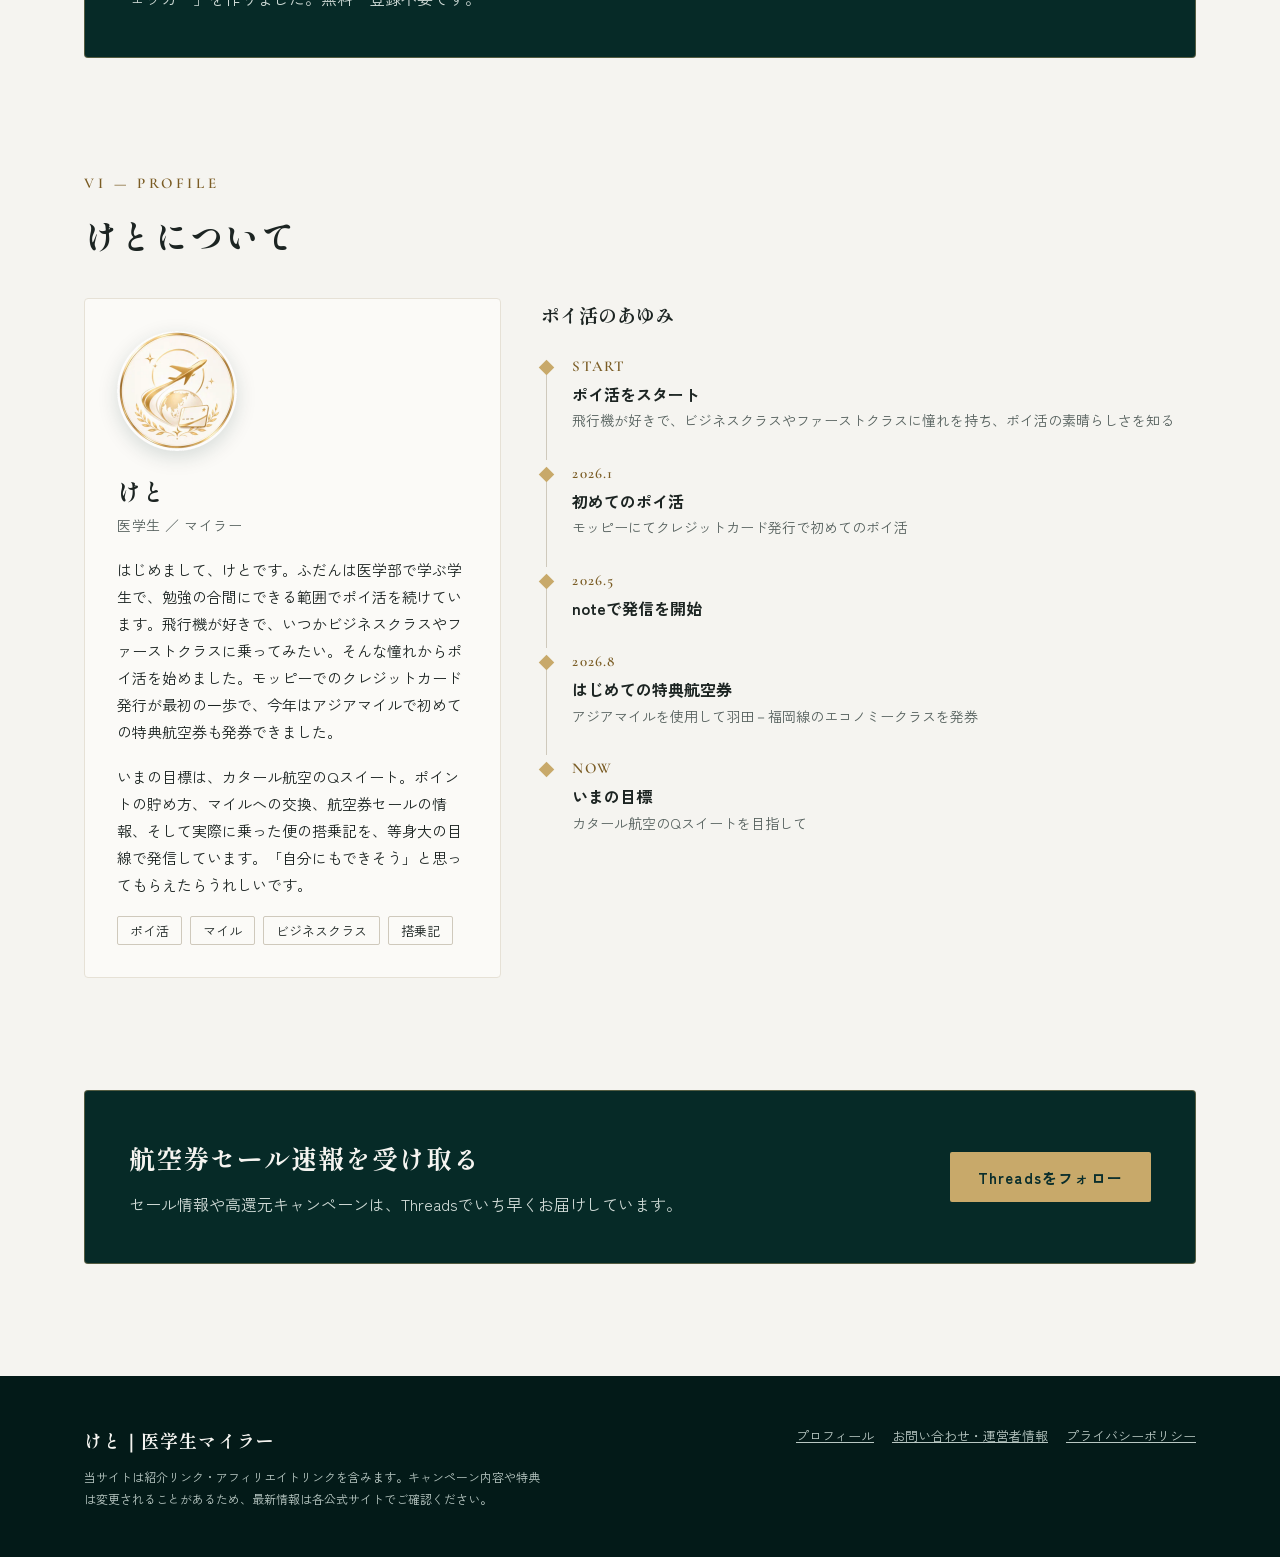
==== commit e675da48: "Update JAL miles to 87,097 (MILES HELD 95,957)" ====
--- a/index.html
+++ b/index.html
@@ -94,9 +94,9 @@
         </div>
         <p class="pass-note">2026年1月にポイ活を始めてからの累計（1pt＝1円で換算。ファンくるは10pt＝1円）</p>
         <div class="latin pass-label" style="margin-top:18px">MILES HELD</div>
-        <div class="serif pass-num">70,766<small>マイル</small></div>
+        <div class="serif pass-num">95,957<small>マイル</small></div>
         <div class="pass-breakdown">
-          <div><span>JAL</span><b>61,906</b></div>
+          <div><span>JAL</span><b>87,097</b></div>
           <div><span>アジアマイル</span><b>7,500</b></div>
           <div><span>ANA</span><b>1,360</b></div>
         </div>
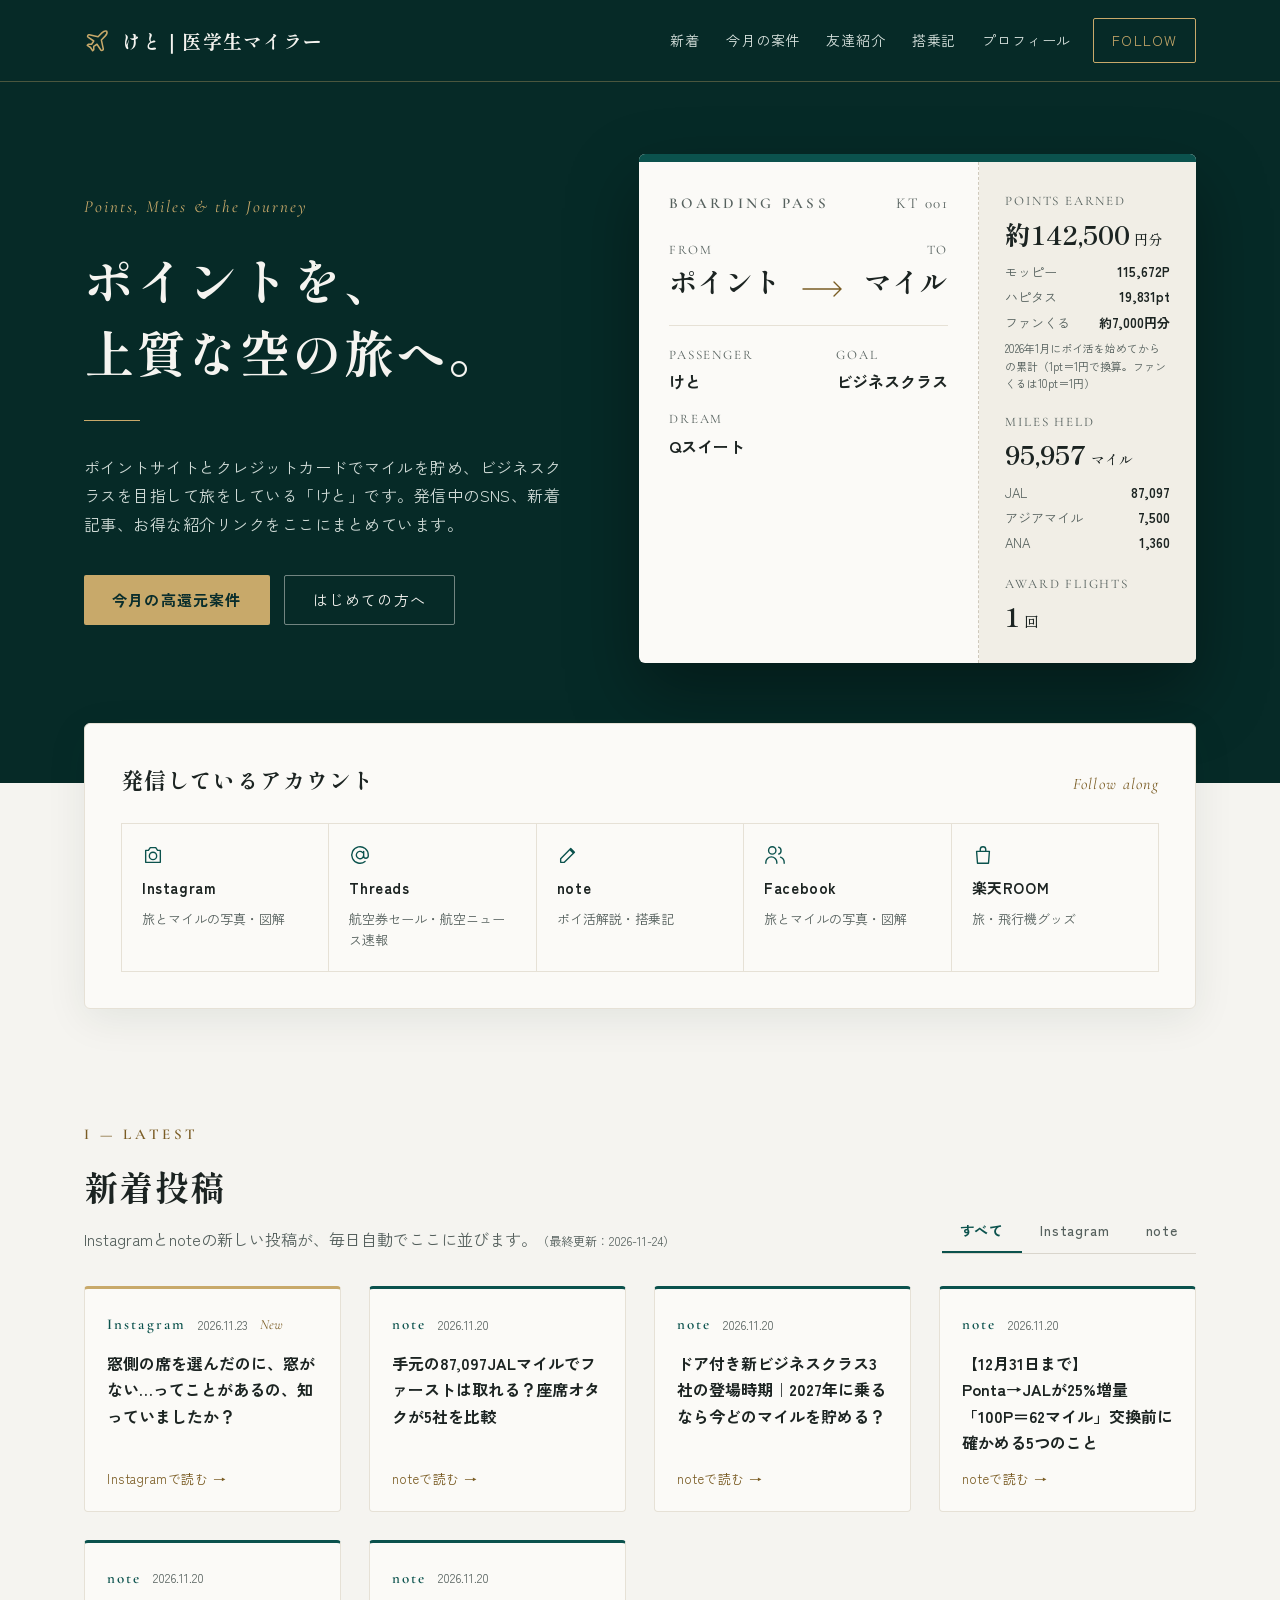
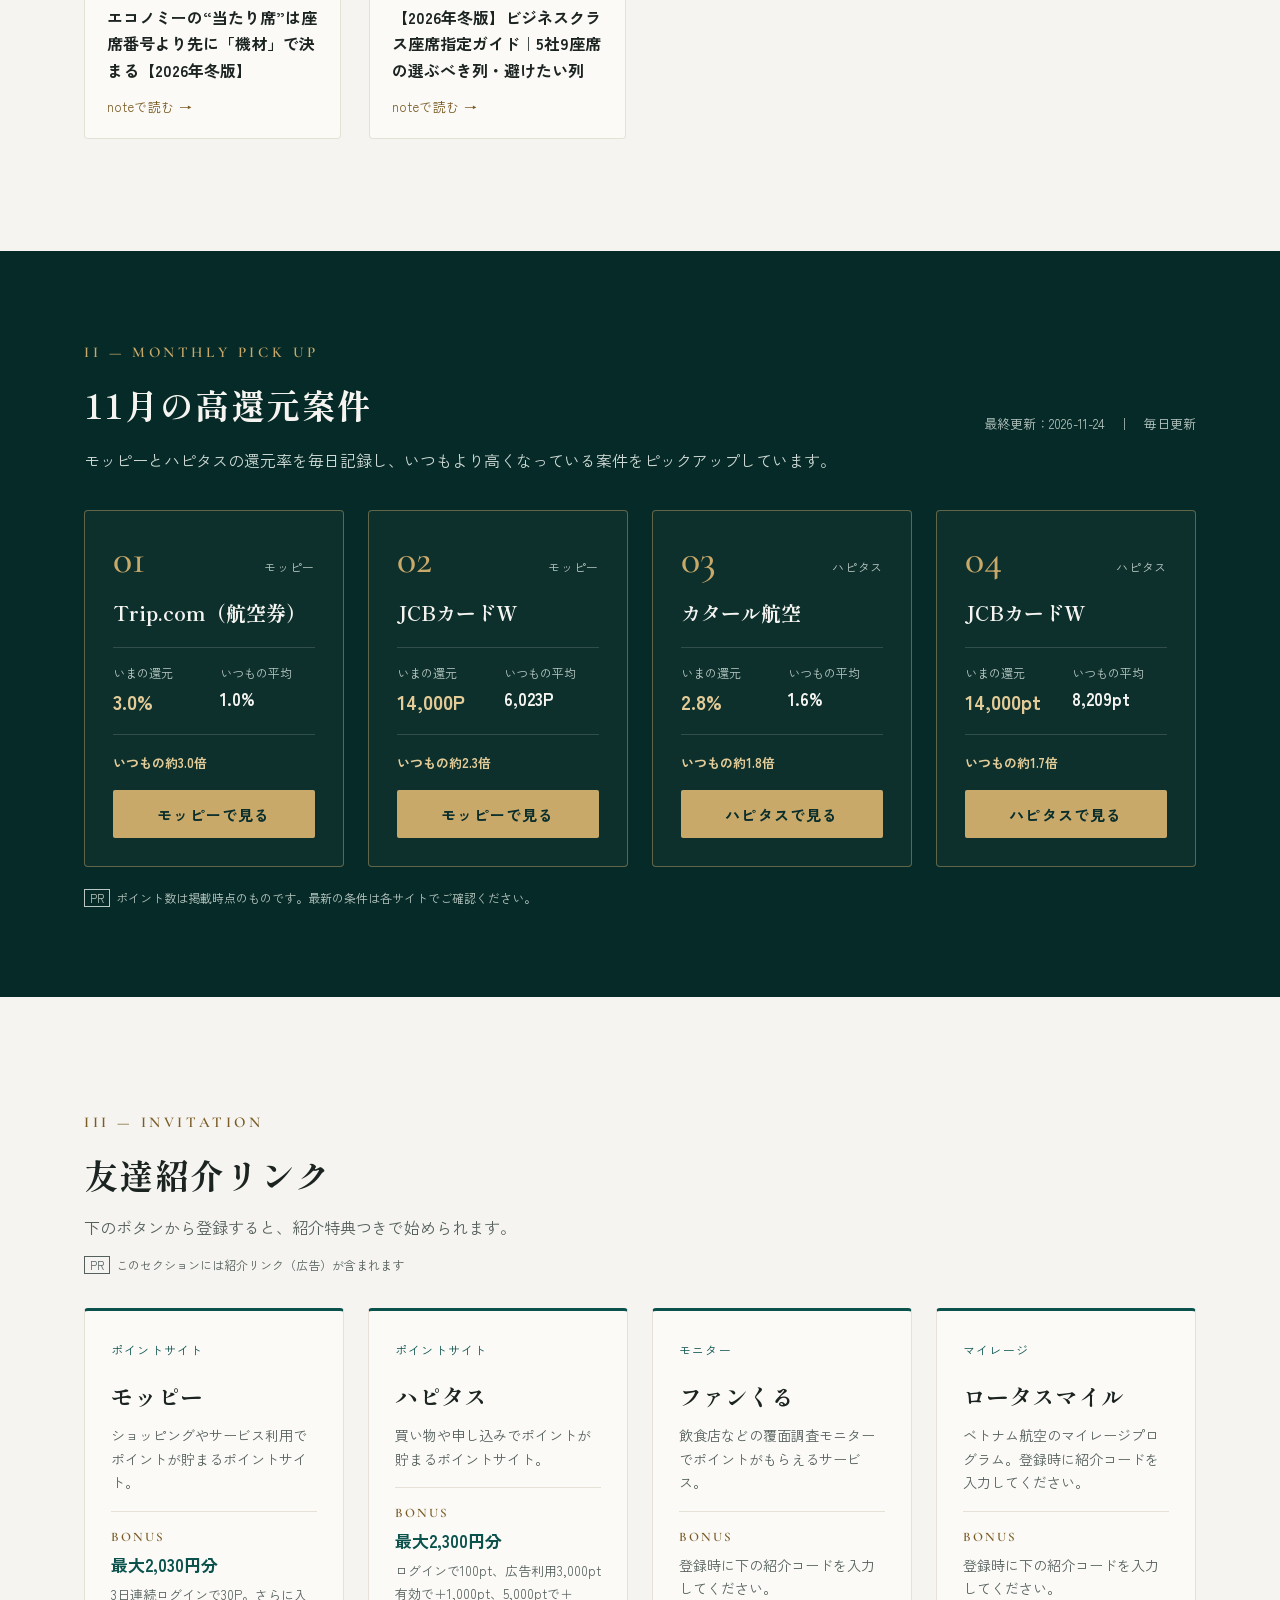
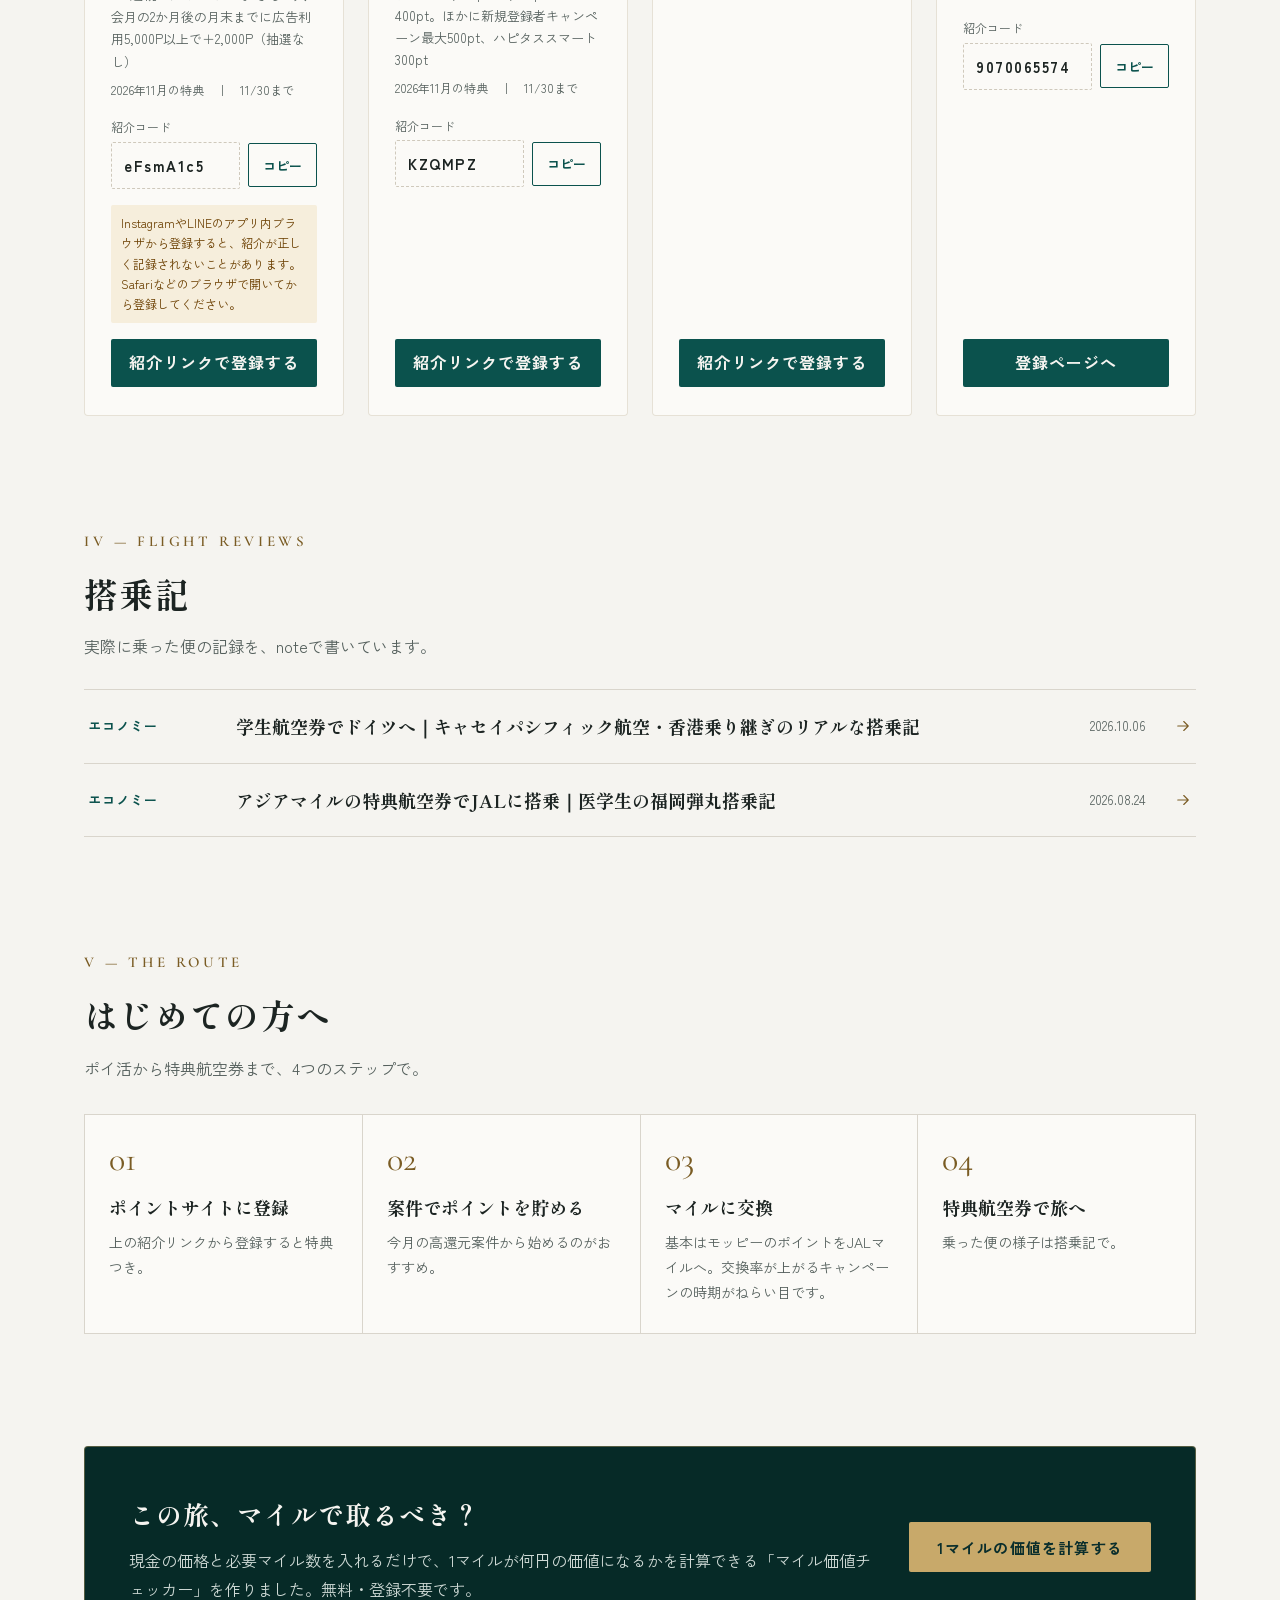
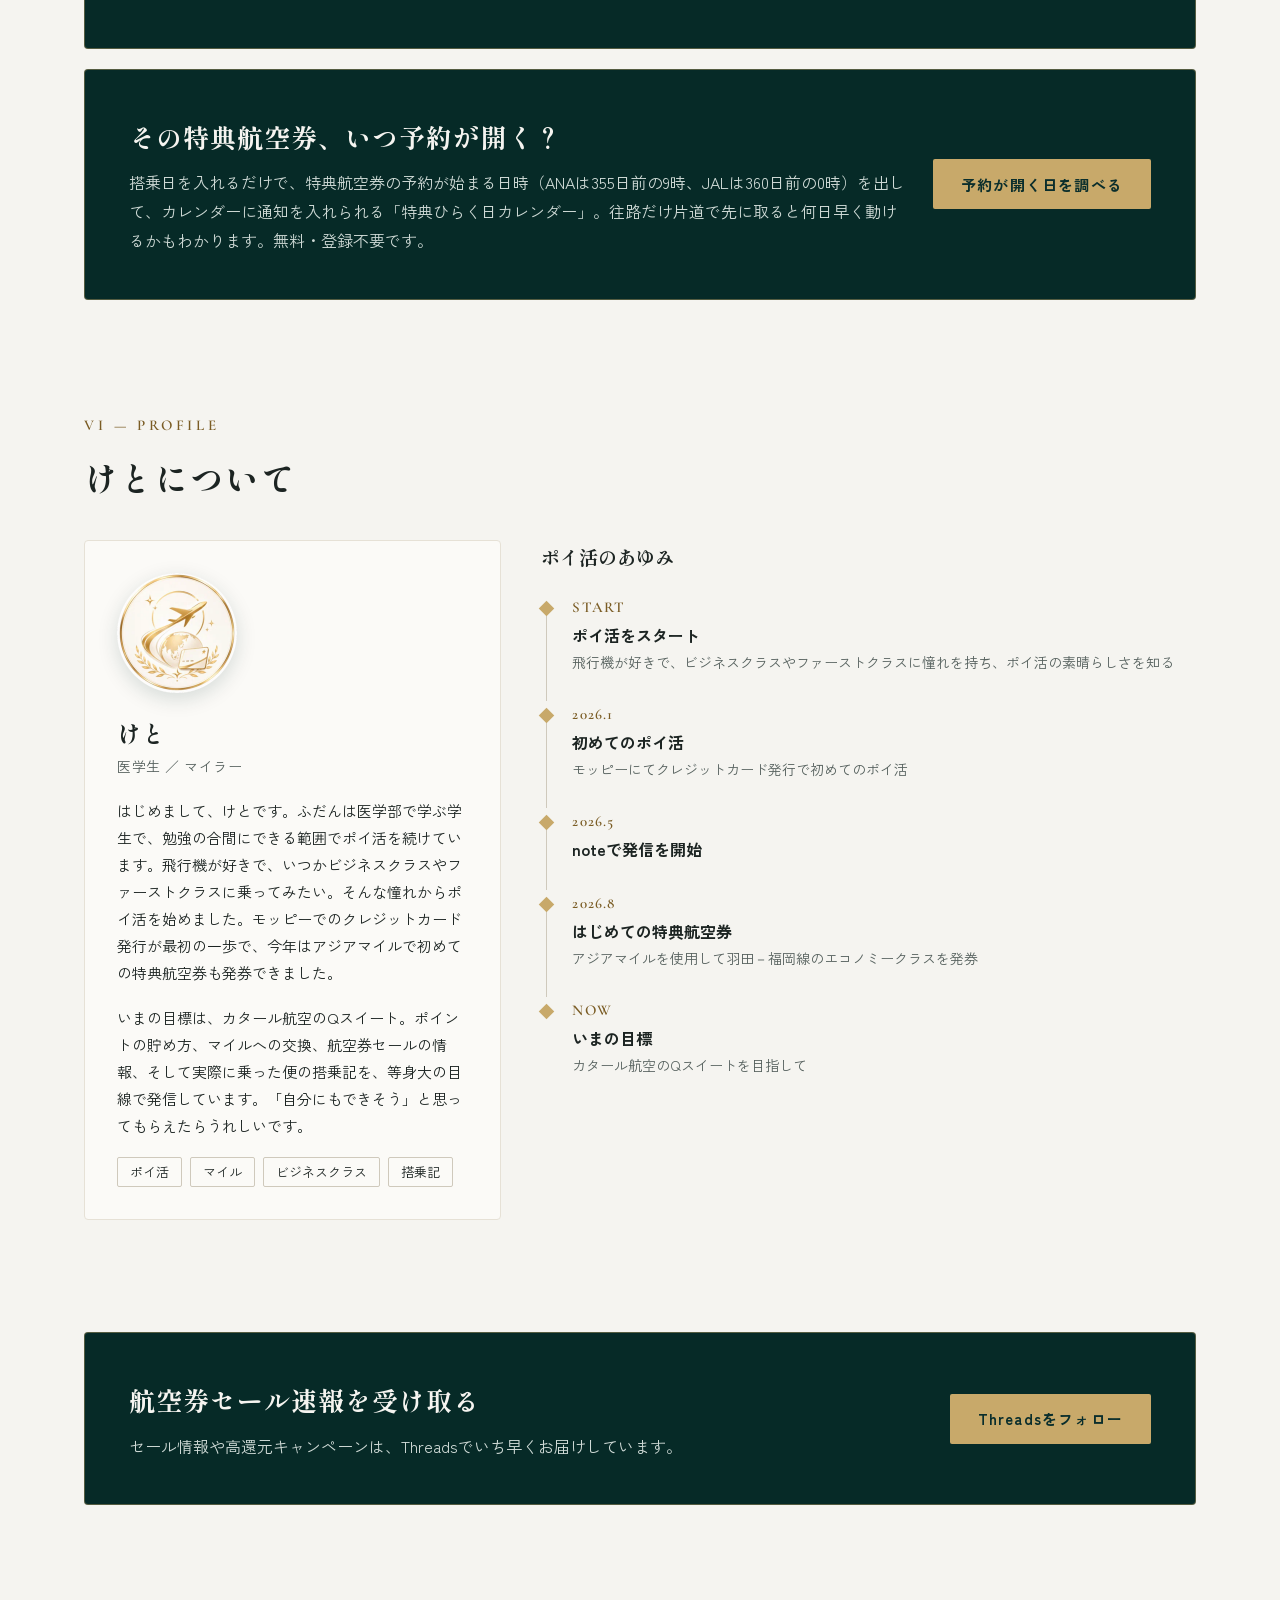
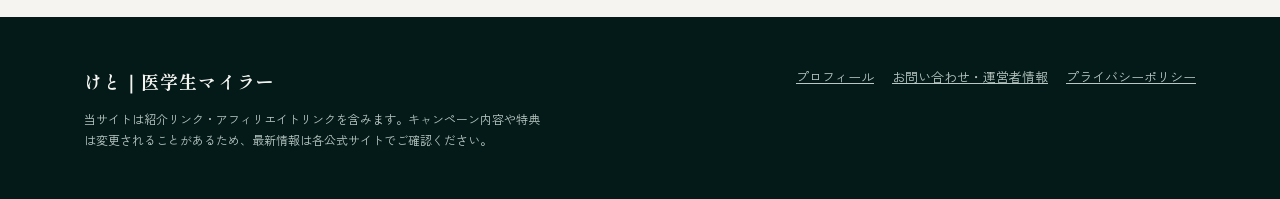
==== commit f82f1781: "ハブ：特典ひらく日カレンダーへの案内を追加 Co-Authored-By: Claude Opus 5.5 <noreply@anthropic.com>" ====
--- a/index.html
+++ b/index.html
@@ -49,7 +49,7 @@
     <a href="#invite">友達紹介リンク</a>
     <a href="#reviews" class="nav-reviews">搭乗記</a>
     <a href="#guide">はじめての方へ</a>
-    <a href="#tool">マイル価値チェッカー</a>
+    <a href="#tool">無料ツール</a>
     <a href="#profile">プロフィール</a>
     <a href="#sns" class="nav-mobile-cta">SNSをフォロー</a>
   </nav>
@@ -177,6 +177,13 @@
     </div>
     <a href="https://mile-value-checker.medical-mileage.workers.dev/" target="_blank" rel="noopener" class="btn-gold">1マイルの価値を計算する</a>
   </div>
+  <div class="cta-band" style="margin-top:20px">
+    <div>
+      <h2 class="serif">その特典航空券、<span style="white-space:nowrap">いつ予約が開く？</span></h2>
+      <p>搭乗日を入れるだけで、特典航空券の予約が始まる日時（ANAは355日前の9時、JALは360日前の0時）を出して、カレンダーに通知を入れられる「特典ひらく日カレンダー」。往路だけ片道で先に取ると何日早く動けるかもわかります。無料・登録不要です。</p>
+    </div>
+    <a href="https://tokuten-hiraku.medical-mileage.workers.dev/" target="_blank" rel="noopener" class="btn-gold">予約が開く日を調べる</a>
+  </div>
 </section>
 
 <section id="profile" class="wrap sec">
